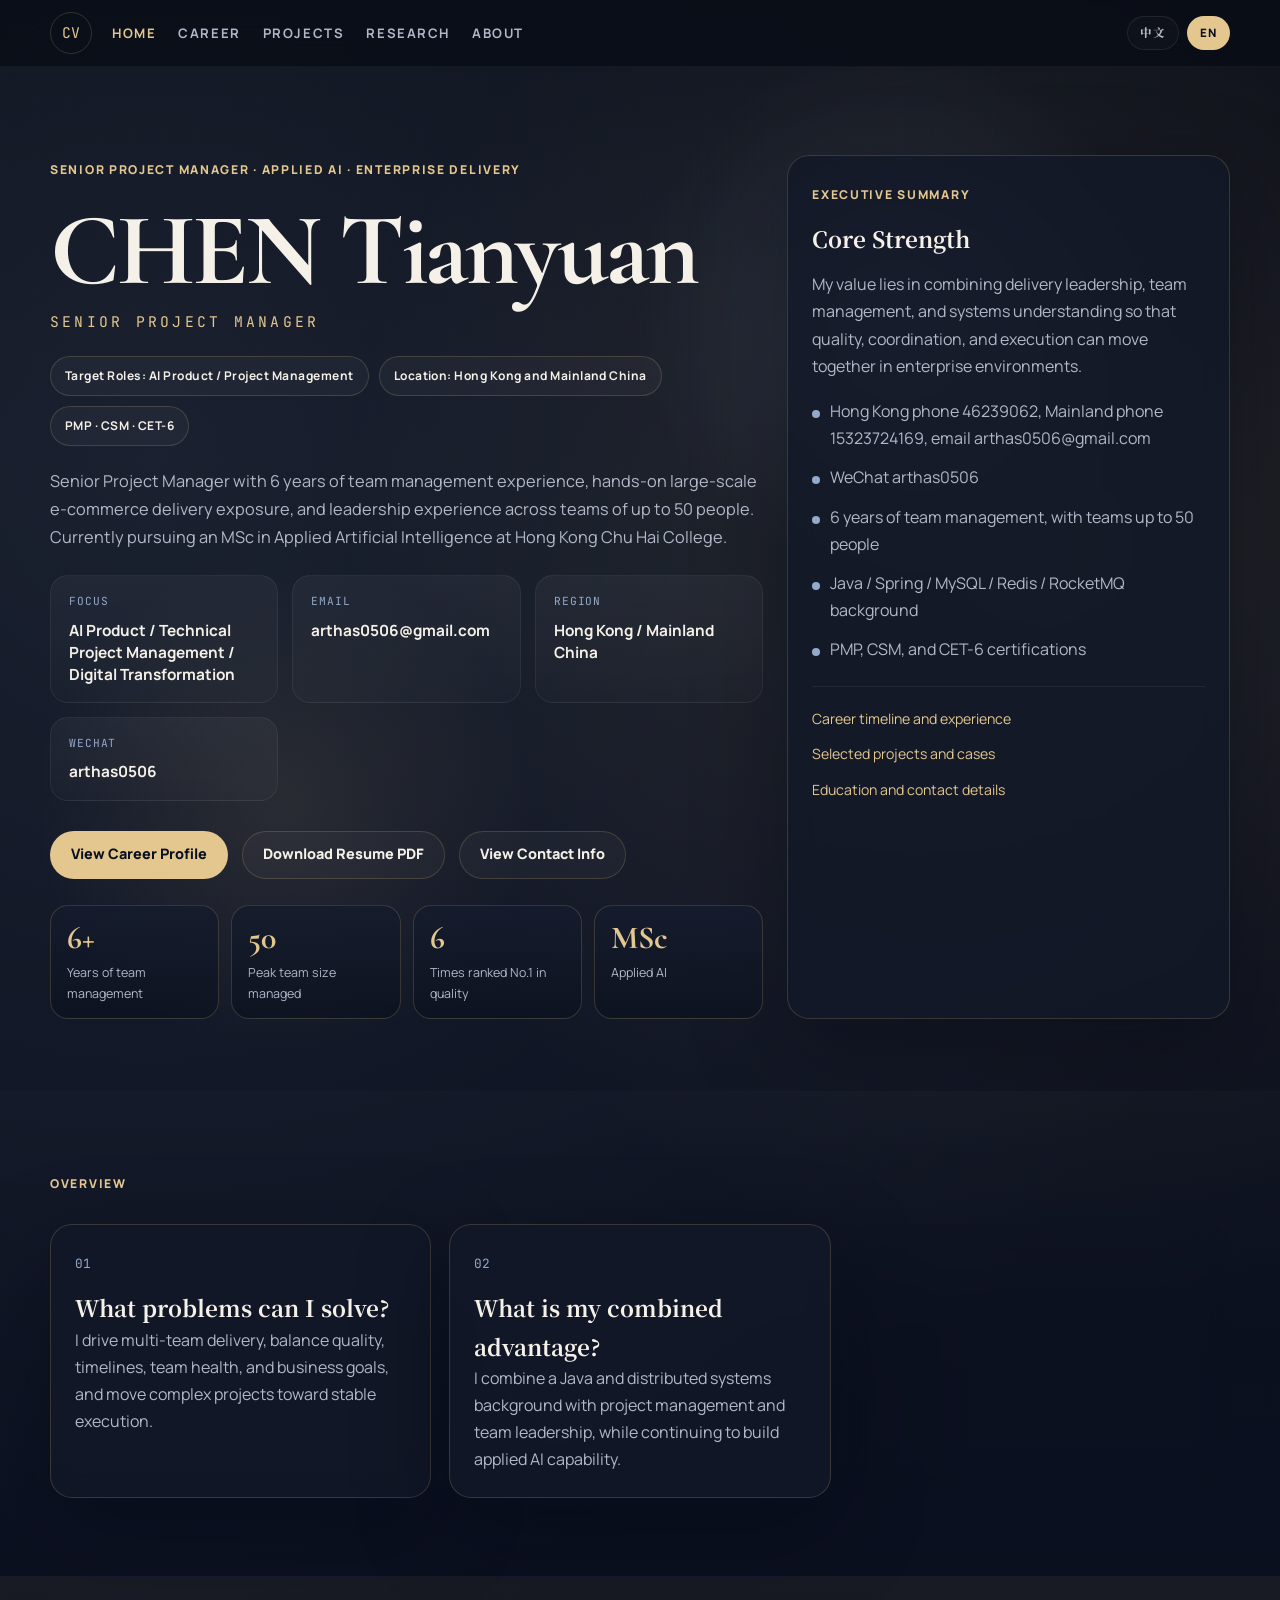
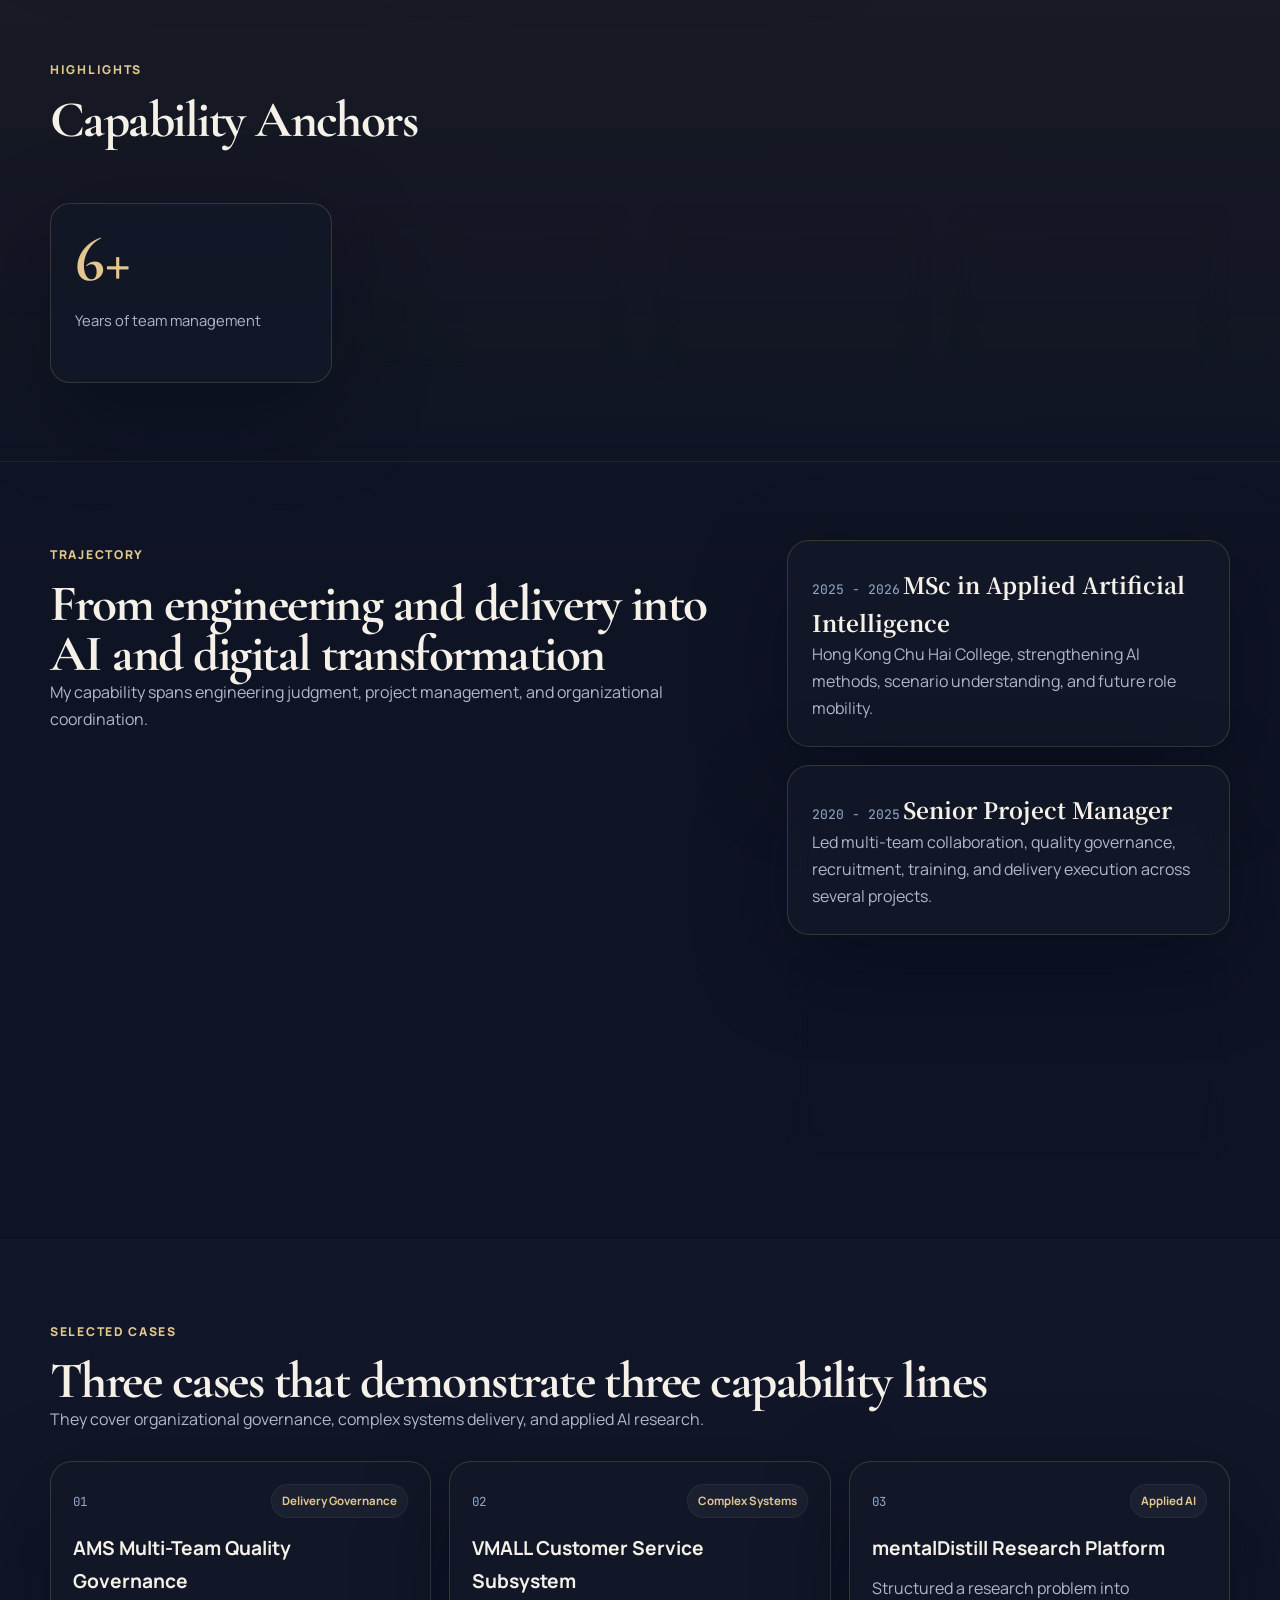
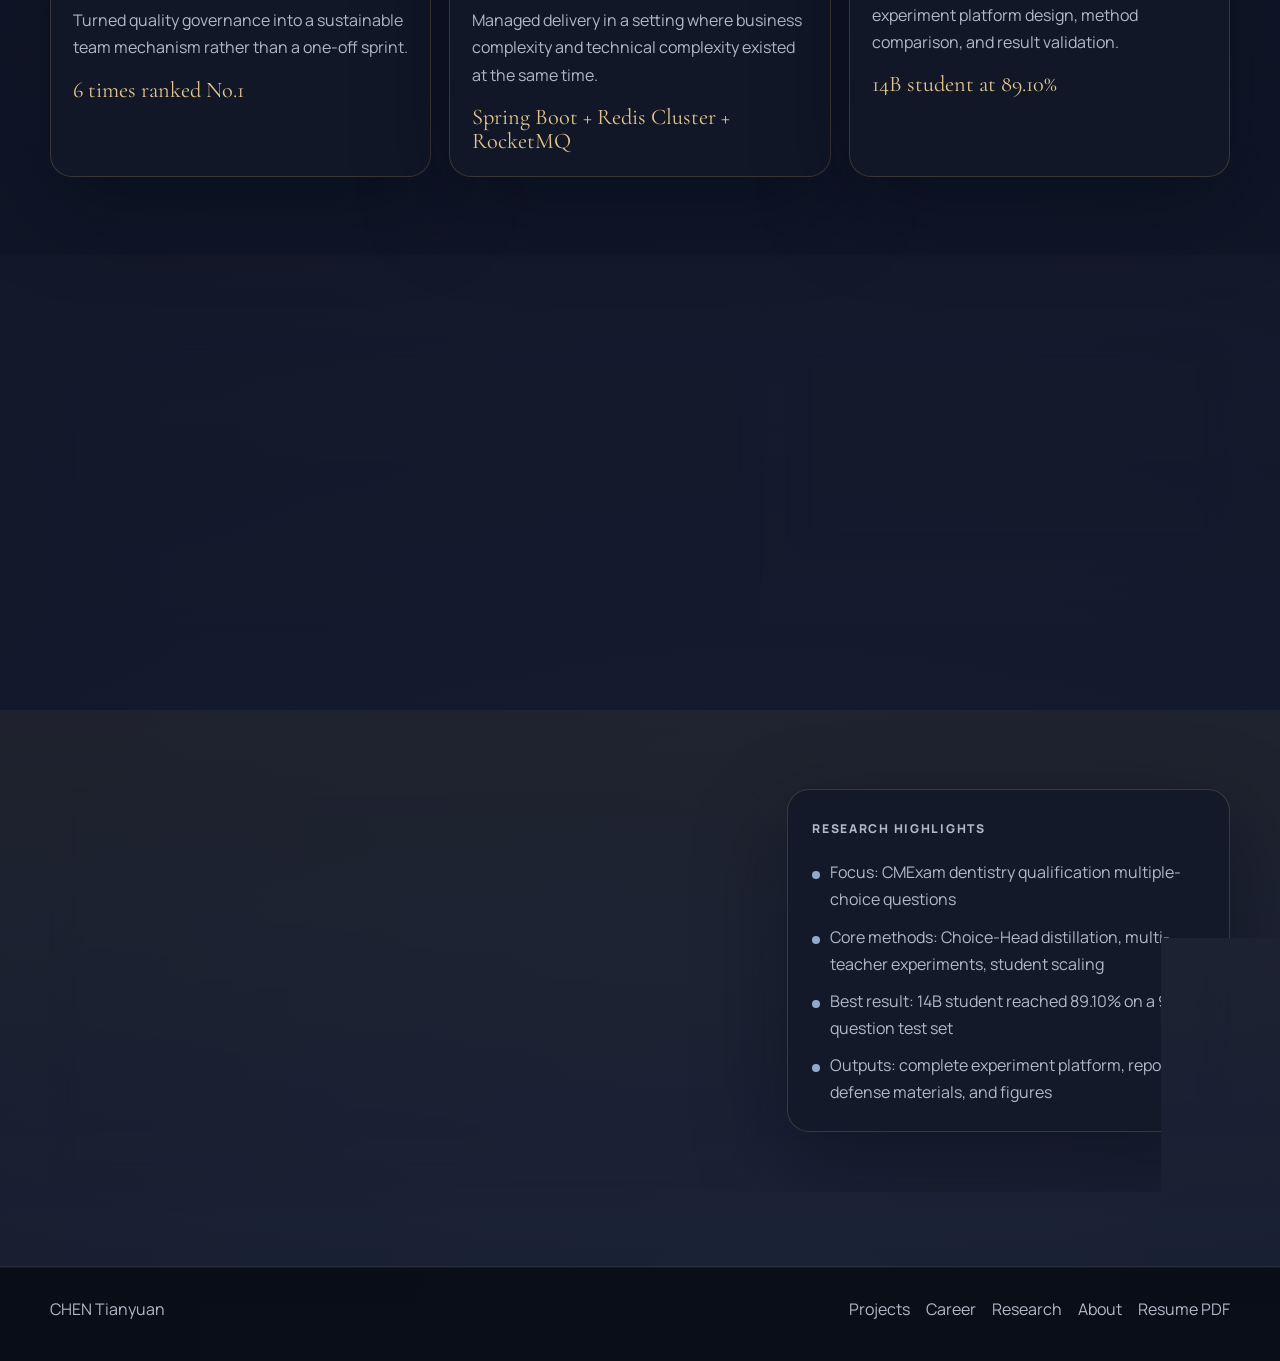
==== en/index.html @ f14e079b "Add WeChat contact and English site" ====
<!DOCTYPE html>
<html lang="en">

<head>
  <meta charset="UTF-8">
  <meta name="viewport" content="width=device-width, initial-scale=1.0">
  <title>CHEN Tianyuan | Senior Project Manager</title>
  <meta name="description" content="CHEN Tianyuan personal website: Senior Project Manager with 6 years of team management experience, Java and distributed systems background, and an MSc in Applied Artificial Intelligence.">
  <meta property="og:title" content="CHEN Tianyuan | Senior Project Manager">
  <meta property="og:description" content="6 years of team management, delivery leadership at 50-person scale, Java and e-commerce systems background, MSc in Applied Artificial Intelligence.">
  <meta property="og:type" content="website">
  <meta name="twitter:title" content="CHEN Tianyuan | Senior Project Manager">
  <meta name="twitter:description" content="Senior Project Manager with 6 years of team management experience, MSc in Applied Artificial Intelligence, focused on AI, complex delivery, and digital transformation.">
  <meta name="twitter:card" content="summary_large_image">
  <link rel="preconnect" href="https://fonts.googleapis.com">
  <link rel="preconnect" href="https://fonts.gstatic.com" crossorigin>
  <link href="https://fonts.googleapis.com/css2?family=Cormorant+Garamond:wght@500;600;700&family=Manrope:wght@400;500;600;700;800&family=Noto+Serif+SC:wght@400;500;600;700&family=JetBrains+Mono:wght@400;600&display=swap" rel="stylesheet">
  <link rel="stylesheet" href="../css/site.css">
</head>

<body data-page="home">
  <nav class="site-nav">
    <div class="shell nav-shell">
      <a class="brand" href="index.html">CV</a>
      <div class="nav-links">
        <a href="index.html" data-nav="home">Home</a>
        <a href="career.html" data-nav="career">Career</a>
        <a href="projects.html" data-nav="projects">Projects</a>
        <a href="research.html" data-nav="research">Research</a>
        <a href="about.html" data-nav="about">About</a>
      </div>
      <div class="lang-switch" aria-label="Language switch">
        <a href="../index.html">中文</a>
        <a class="is-current" href="index.html">EN</a>
      </div>
    </div>
  </nav>

  <header class="hero-panel hero-home">
    <div class="hero-noise"></div>
    <div class="shell hero-grid">
      <div class="hero-copy reveal">
        <p class="eyebrow">Senior Project Manager · Applied AI · Enterprise Delivery</p>
        <div class="name-lockup">
          <h1>CHEN Tianyuan</h1>
          <p class="hero-roman">Senior Project Manager</p>
        </div>
        <div class="signal-row">
          <span class="signal-pill">Target Roles: AI Product / Project Management</span>
          <span class="signal-pill">Location: Hong Kong and Mainland China</span>
          <span class="signal-pill">PMP · CSM · CET-6</span>
        </div>
        <p class="lead">Senior Project Manager with 6 years of team management experience, hands-on large-scale e-commerce delivery exposure, and leadership experience across teams of up to 50 people. Currently pursuing an MSc in Applied Artificial Intelligence at Hong Kong Chu Hai College.</p>
        <div class="hero-quickfacts">
          <div class="quickfact">
            <span class="quickfact-label">Focus</span>
            <strong>AI Product / Technical Project Management / Digital Transformation</strong>
          </div>
          <div class="quickfact">
            <span class="quickfact-label">Email</span>
            <strong>arthas0506@gmail.com</strong>
          </div>
          <div class="quickfact">
            <span class="quickfact-label">Region</span>
            <strong>Hong Kong / Mainland China</strong>
          </div>
          <div class="quickfact">
            <span class="quickfact-label">WeChat</span>
            <strong>arthas0506</strong>
          </div>
        </div>
        <div class="cta-row">
          <a class="button button-primary" href="career.html">View Career Profile</a>
          <a class="button button-secondary" href="../陈天元pm.pdf" download>Download Resume PDF</a>
          <a class="button button-secondary" href="about.html">View Contact Info</a>
        </div>
        <div class="hero-statbar">
          <article class="stat-chip">
            <strong>6+</strong>
            <span>Years of team management</span>
          </article>
          <article class="stat-chip">
            <strong>50</strong>
            <span>Peak team size managed</span>
          </article>
          <article class="stat-chip">
            <strong>6</strong>
            <span>Times ranked No.1 in quality</span>
          </article>
          <article class="stat-chip">
            <strong>MSc</strong>
            <span>Applied AI</span>
          </article>
        </div>
      </div>
      <div class="hero-card reveal">
        <p class="card-kicker">Executive Summary</p>
        <h2>Core Strength</h2>
        <p class="hero-card-text">My value lies in combining delivery leadership, team management, and systems understanding so that quality, coordination, and execution can move together in enterprise environments.</p>
        <ul class="fact-list">
          <li>Hong Kong phone 46239062, Mainland phone 15323724169, email arthas0506@gmail.com</li>
          <li>WeChat arthas0506</li>
          <li>6 years of team management, with teams up to 50 people</li>
          <li>Java / Spring / MySQL / Redis / RocketMQ background</li>
          <li>PMP, CSM, and CET-6 certifications</li>
        </ul>
        <div class="hero-mini-links">
          <a href="career.html">Career timeline and experience</a>
          <a href="projects.html">Selected projects and cases</a>
          <a href="about.html">Education and contact details</a>
        </div>
      </div>
    </div>
  </header>

  <main>
    <section class="section-block section-plain">
      <div class="shell">
        <div class="section-head reveal">
          <p class="eyebrow">Overview</p>
        </div>
        <div class="feature-grid">
          <article class="feature-card reveal">
            <span class="index-tag">01</span>
            <h3>What problems can I solve?</h3>
            <p>I drive multi-team delivery, balance quality, timelines, team health, and business goals, and move complex projects toward stable execution.</p>
          </article>
          <article class="feature-card reveal">
            <span class="index-tag">02</span>
            <h3>What is my combined advantage?</h3>
            <p>I combine a Java and distributed systems background with project management and team leadership, while continuing to build applied AI capability.</p>
          </article>
          <article class="feature-card reveal">
            <span class="index-tag">03</span>
            <h3>Where am I heading next?</h3>
            <p>I am extending toward AI, technical program management, solution delivery, and digital transformation roles.</p>
          </article>
        </div>
      </div>
    </section>

    <section class="section-block section-accent">
      <div class="shell metrics-wrap">
        <div class="section-head reveal">
          <p class="eyebrow">Highlights</p>
          <h2>Capability Anchors</h2>
        </div>
        <div class="metric-grid">
          <article class="metric-card reveal">
            <strong>6+</strong>
            <span>Years of team management</span>
          </article>
          <article class="metric-card reveal">
            <strong>50</strong>
            <span>Peak delivery team size</span>
          </article>
          <article class="metric-card reveal">
            <strong>MSc</strong>
            <span>Applied Artificial Intelligence</span>
          </article>
          <article class="metric-card reveal">
            <strong>Java</strong>
            <span>Large-scale e-commerce systems background</span>
          </article>
        </div>
      </div>
    </section>

    <section class="section-block section-plain">
      <div class="shell two-column">
        <div class="timeline-preview reveal">
          <p class="eyebrow">Trajectory</p>
          <h2>From engineering and delivery into AI and digital transformation</h2>
          <p class="section-text">My capability spans engineering judgment, project management, and organizational coordination.</p>
        </div>
        <div class="stack reveal">
          <div class="stack-item">
            <span>2025 - 2026</span>
            <strong>MSc in Applied Artificial Intelligence</strong>
            <p>Hong Kong Chu Hai College, strengthening AI methods, scenario understanding, and future role mobility.</p>
          </div>
          <div class="stack-item">
            <span>2020 - 2025</span>
            <strong>Senior Project Manager</strong>
            <p>Led multi-team collaboration, quality governance, recruitment, training, and delivery execution across several projects.</p>
          </div>
          <div class="stack-item">
            <span>2019 - 2025</span>
            <strong>VMALL Customer Service Subsystem</strong>
            <p>Worked across project management and hands-on technical delivery in Spring Boot, MySQL, Redis Cluster, and RocketMQ environments.</p>
          </div>
        </div>
      </div>
    </section>

    <section class="section-block section-plain">
      <div class="shell">
        <div class="section-head reveal">
          <p class="eyebrow">Selected Cases</p>
          <h2>Three cases that demonstrate three capability lines</h2>
          <p class="section-text">They cover organizational governance, complex systems delivery, and applied AI research.</p>
        </div>
        <div class="case-strip-grid">
          <article class="case-strip reveal">
            <div class="case-strip-head">
              <span class="case-strip-num">01</span>
              <span class="case-strip-tag">Delivery Governance</span>
            </div>
            <h3>AMS Multi-Team Quality Governance</h3>
            <p>Turned quality governance into a sustainable team mechanism rather than a one-off sprint.</p>
            <div class="case-strip-metric">6 times ranked No.1</div>
          </article>
          <article class="case-strip reveal">
            <div class="case-strip-head">
              <span class="case-strip-num">02</span>
              <span class="case-strip-tag">Complex Systems</span>
            </div>
            <h3>VMALL Customer Service Subsystem</h3>
            <p>Managed delivery in a setting where business complexity and technical complexity existed at the same time.</p>
            <div class="case-strip-metric">Spring Boot + Redis Cluster + RocketMQ</div>
          </article>
          <article class="case-strip reveal">
            <div class="case-strip-head">
              <span class="case-strip-num">03</span>
              <span class="case-strip-tag">Applied AI</span>
            </div>
            <h3>mentalDistill Research Platform</h3>
            <p>Structured a research problem into experiment platform design, method comparison, and result validation.</p>
            <div class="case-strip-metric">14B student at 89.10%</div>
          </article>
        </div>
      </div>
    </section>

    <section class="section-block section-plain">
      <div class="shell highlight-row projects-teaser">
        <article class="feature-card reveal">
          <p class="card-kicker">Projects</p>
          <h2>Work delivery and research work</h2>
          <p>Work projects demonstrate delivery, collaboration, and business execution capability. Research work demonstrates experiment design, technical communication, and method judgment in AI.</p>
          <div class="cta-row">
            <a class="button button-primary" href="projects.html">View Projects</a>
            <a class="button button-secondary" href="research.html">View Research</a>
          </div>
        </article>
        <article class="feature-card reveal compact-card">
          <p class="card-kicker">Featured Cases</p>
          <ul class="fact-list compact">
            <li>AMS multi-team quality governance and ranking improvement</li>
            <li>VMALL customer service subsystem delivery</li>
            <li>mentalDistill medical MCQ distillation platform</li>
          </ul>
        </article>
      </div>
    </section>

    <section class="section-block section-accent">
      <div class="shell highlight-row research-teaser">
        <article class="feature-card reveal">
          <p class="card-kicker">Research</p>
          <h2>Master's thesis: Knowledge distillation for medical multiple-choice QA</h2>
          <p>Using CMExam dentistry data, I systematically compared multi-teacher distillation, two-stage Choice-Head training, student scaling, and full-data repartitioning, ultimately pushing the 14B student model to 89.10% test accuracy.</p>
          <div class="cta-row">
            <a class="button button-primary" href="research.html">View Research Details</a>
            <a class="button button-secondary" href="https://github.com/arthaschan/mentalDistill" target="_blank" rel="noopener">Open GitHub Repository</a>
          </div>
        </article>
        <article class="feature-card reveal compact-card">
          <p class="card-kicker">Research Highlights</p>
          <ul class="fact-list compact">
            <li>Focus: CMExam dentistry qualification multiple-choice questions</li>
            <li>Core methods: Choice-Head distillation, multi-teacher experiments, student scaling</li>
            <li>Best result: 14B student reached 89.10% on a 991-question test set</li>
            <li>Outputs: complete experiment platform, reports, defense materials, and figures</li>
          </ul>
        </article>
      </div>
    </section>
  </main>

  <footer class="site-footer">
    <div class="shell footer-shell">
      <p>CHEN Tianyuan</p>
      <div class="footer-links">
        <a href="projects.html">Projects</a>
        <a href="career.html">Career</a>
        <a href="research.html">Research</a>
        <a href="about.html">About</a>
        <a href="../陈天元pm.pdf">Resume PDF</a>
      </div>
    </div>
  </footer>

  <div class="mobile-quickbar" aria-label="Mobile quick actions">
    <a href="index.html">Home</a>
    <a href="projects.html">Projects</a>
    <a href="about.html">Contact</a>
    <a class="mobile-quickbar-primary" href="../陈天元pm.pdf" download>Resume</a>
  </div>

  <script src="../js/site.js"></script>
</body>

</html>
---- css/site.css ----
:root {
  --bg: #0b1020;
  --bg-soft: #151d31;
  --panel: rgba(18, 24, 40, 0.84);
  --panel-strong: rgba(11, 16, 28, 0.96);
  --line: rgba(214, 186, 123, 0.2);
  --line-strong: rgba(214, 186, 123, 0.34);
  --text: #f5f1e8;
  --muted: #b2b8c8;
  --gold: #c8a96b;
  --gold-soft: #e3c78f;
  --aqua: #93a9c9;
  --shadow: 0 30px 90px rgba(2, 6, 18, 0.42);
  --max: 1180px;
  --radius: 22px;
}

* {
  box-sizing: border-box;
  margin: 0;
  padding: 0;
}

html {
  scroll-behavior: smooth;
}

body {
  min-height: 100vh;
  font-family: "Manrope", "Noto Serif SC", sans-serif;
  color: var(--text);
  background:
    radial-gradient(circle at 12% 10%, rgba(147, 169, 201, 0.12), transparent 28%),
    radial-gradient(circle at 85% 12%, rgba(214, 186, 123, 0.12), transparent 18%),
    radial-gradient(circle at 60% 100%, rgba(35, 47, 78, 0.24), transparent 28%),
    linear-gradient(180deg, #090d18, #0b1020 36%, #131a2c 100%);
  line-height: 1.7;
  -webkit-font-smoothing: antialiased;
  overflow-x: hidden;
}

.mobile-quickbar {
  display: none;
}

a {
  color: inherit;
  text-decoration: none;
}

img {
  display: block;
  max-width: 100%;
}

::selection {
  color: var(--bg);
  background: var(--gold-soft);
}

.shell {
  width: min(var(--max), calc(100% - 40px));
  margin: 0 auto;
}

.site-nav {
  position: sticky;
  top: 0;
  z-index: 20;
  backdrop-filter: blur(18px);
  background: rgba(8, 12, 22, 0.76);
  border-bottom: 1px solid rgba(255, 255, 255, 0.04);
}

.nav-shell {
  display: flex;
  align-items: center;
  justify-content: space-between;
  gap: 20px;
  min-height: 66px;
}

.brand {
  display: inline-flex;
  align-items: center;
  justify-content: center;
  width: 42px;
  height: 42px;
  border-radius: 50%;
  border: 1px solid var(--line);
  font-family: "JetBrains Mono", monospace;
  font-size: 0.92rem;
  color: var(--gold-soft);
}

.nav-links {
  display: flex;
  align-items: center;
  gap: 22px;
  flex-wrap: wrap;
}

.lang-switch {
  display: inline-flex;
  align-items: center;
  gap: 8px;
  margin-left: auto;
}

.lang-switch a {
  display: inline-flex;
  align-items: center;
  justify-content: center;
  min-height: 34px;
  padding: 0 12px;
  border-radius: 999px;
  border: 1px solid rgba(255, 255, 255, 0.08);
  background: rgba(255, 255, 255, 0.02);
  color: var(--muted);
  font-size: 0.72rem;
  font-weight: 800;
  letter-spacing: 0.08em;
}

.lang-switch a.is-current {
  color: var(--bg);
  background: var(--gold-soft);
  border-color: transparent;
}

.nav-links a {
  color: var(--muted);
  font-size: 0.82rem;
  letter-spacing: 0.12em;
  text-transform: uppercase;
  font-weight: 700;
}

.nav-links a:hover,
.nav-links a.is-active {
  color: var(--gold-soft);
}

.hero-panel,
.page-banner {
  position: relative;
  overflow: hidden;
}

.hero-home {
  padding: 88px 0 72px;
}

.hero-home::before,
.career-banner::before,
.about-banner::before {
  content: "";
  position: absolute;
  inset: 0;
  pointer-events: none;
}

.hero-home::before {
  background:
    radial-gradient(circle at 70% 24%, rgba(147, 169, 201, 0.16), transparent 22%),
    radial-gradient(circle at 22% 72%, rgba(214, 186, 123, 0.1), transparent 20%);
}

.career-banner,
.about-banner {
  padding: 88px 0 48px;
}

.career-banner::before {
  background: linear-gradient(180deg, rgba(214, 186, 123, 0.08), transparent 52%);
}

.projects-banner::before {
  background: linear-gradient(180deg, rgba(214, 186, 123, 0.1), transparent 52%);
}

.research-banner::before {
  background: linear-gradient(180deg, rgba(147, 169, 201, 0.12), transparent 52%);
}

.about-banner::before {
  background: linear-gradient(180deg, rgba(147, 169, 201, 0.1), transparent 52%);
}

.hero-noise {
  position: absolute;
  inset: 0;
  background-image: linear-gradient(rgba(255, 255, 255, 0.02) 1px, transparent 1px), linear-gradient(90deg, rgba(255, 255, 255, 0.02) 1px, transparent 1px);
  background-size: 32px 32px;
  mask-image: linear-gradient(180deg, rgba(0, 0, 0, 0.45), transparent 88%);
  pointer-events: none;
}

.hero-grid,
.two-column,
.highlight-row,
.intro-grid,
.contact-layout {
  display: grid;
  gap: 24px;
}

.hero-grid,
.two-column,
.highlight-row,
.intro-grid {
  grid-template-columns: minmax(0, 1.45fr) minmax(300px, 0.9fr);
}

.hero-copy,
.section-head,
.timeline-preview {
  position: relative;
  z-index: 1;
}

.eyebrow,
.card-kicker,
.time-range,
.contact-label {
  display: inline-block;
  color: var(--gold-soft);
  font-size: 0.76rem;
  letter-spacing: 0.14em;
  text-transform: uppercase;
  font-weight: 800;
}

.hero-copy h1,
.page-banner h1,
.section-head h2,
.timeline-preview h2,
.feature-card h2 {
  font-family: "Cormorant Garamond", "Noto Serif SC", serif;
  line-height: 0.98;
  letter-spacing: -0.03em;
}

.hero-copy h1 {
  margin-top: 18px;
  font-size: clamp(3.5rem, 8vw, 6.8rem);
  max-width: 820px;
}

.name-lockup {
  display: flex;
  flex-direction: column;
  gap: 8px;
}

.hero-roman {
  color: var(--gold-soft);
  font-family: "JetBrains Mono", monospace;
  font-size: 0.92rem;
  letter-spacing: 0.22em;
  text-transform: uppercase;
}

.signal-row {
  display: flex;
  flex-wrap: wrap;
  gap: 10px;
  margin-top: 22px;
}

.signal-pill {
  padding: 9px 14px;
  border-radius: 999px;
  border: 1px solid var(--line);
  background: rgba(255, 255, 255, 0.035);
  color: var(--text);
  font-size: 0.75rem;
  letter-spacing: 0.04em;
  font-weight: 700;
}

.page-banner h1,
.section-head h2,
.timeline-preview h2,
.feature-card h2 {
  margin-top: 12px;
  font-size: clamp(2.5rem, 4vw, 4.2rem);
}

.lead,
.section-text,
.feature-card p,
.stack-item p,
.timeline-card p,
.matrix-card p,
.edu-card p,
.contact-card strong,
.site-footer p {
  color: var(--muted);
}

.lead {
  margin-top: 22px;
  max-width: 760px;
  font-size: 1.02rem;
}

.hero-quickfacts {
  display: grid;
  grid-template-columns: repeat(3, minmax(0, 1fr));
  gap: 14px;
  margin-top: 24px;
}

.quickfact {
  padding: 16px 18px;
  border: 1px solid rgba(255, 255, 255, 0.06);
  border-radius: 18px;
  background: linear-gradient(180deg, rgba(255, 255, 255, 0.045), rgba(255, 255, 255, 0.015));
}

.quickfact-label {
  display: block;
  color: var(--aqua);
  font-family: "JetBrains Mono", monospace;
  font-size: 0.7rem;
  letter-spacing: 0.08em;
  text-transform: uppercase;
}

.quickfact strong {
  display: block;
  margin-top: 8px;
  color: var(--text);
  font-size: 0.96rem;
  line-height: 1.45;
}

.narrow {
  max-width: 720px;
}

.cta-row {
  display: flex;
  flex-wrap: wrap;
  gap: 14px;
  margin-top: 30px;
}

.hero-statbar {
  display: grid;
  grid-template-columns: repeat(4, minmax(0, 1fr));
  gap: 12px;
  margin-top: 26px;
}

.button {
  display: inline-flex;
  align-items: center;
  justify-content: center;
  min-height: 48px;
  padding: 0 20px;
  border-radius: 999px;
  border: 1px solid transparent;
  font-size: 0.9rem;
  font-weight: 800;
  transition: transform 0.2s ease, border-color 0.2s ease, background 0.2s ease;
}

.button:hover {
  transform: translateY(-2px);
}

.button-primary {
  color: var(--bg);
  background: var(--gold-soft);
}

.button-secondary {
  color: var(--text);
  background: rgba(255, 255, 255, 0.03);
  border-color: var(--line);
}

.hero-card,
.feature-card,
.metric-card,
.timeline-card,
.matrix-card,
.edu-card,
.contact-card,
.stack-item {
  border: 1px solid var(--line);
  background: var(--panel);
  box-shadow: var(--shadow);
  backdrop-filter: blur(12px);
}

.hero-card,
.feature-card,
.timeline-card,
.matrix-card,
.edu-card,
.stack-item {
  border-radius: var(--radius);
  padding: 24px;
}

.hero-card h2,
.feature-card h3,
.timeline-card h3,
.matrix-card h3,
.edu-card h3,
.stack-item strong {
  margin-top: 12px;
  font-size: 1.4rem;
  color: var(--text);
  font-family: "Noto Serif SC", serif;
}

.hero-card-text {
  margin-top: 14px;
  color: var(--muted);
}

.stat-chip {
  padding: 16px 16px 14px;
  border-radius: 18px;
  border: 1px solid var(--line);
  background: linear-gradient(180deg, rgba(21, 28, 45, 0.9), rgba(13, 18, 31, 0.8));
}

.stat-chip strong {
  display: block;
  color: var(--gold-soft);
  font-family: "Cormorant Garamond", serif;
  font-size: 2rem;
  line-height: 1;
}

.stat-chip span {
  display: block;
  margin-top: 8px;
  color: var(--muted);
  font-size: 0.78rem;
}

.fact-list {
  list-style: none;
  margin-top: 18px;
}

.fact-list li {
  position: relative;
  padding-left: 18px;
  color: var(--muted);
}

.fact-list li + li {
  margin-top: 12px;
}

.fact-list li::before {
  content: "";
  position: absolute;
  left: 0;
  top: 12px;
  width: 8px;
  height: 8px;
  border-radius: 50%;
  background: var(--aqua);
}

.hero-mini-links {
  display: flex;
  flex-direction: column;
  gap: 12px;
  margin-top: 22px;
  padding-top: 20px;
  border-top: 1px solid rgba(255, 255, 255, 0.06);
}

.hero-mini-links a {
  color: var(--gold-soft);
  font-size: 0.88rem;
}

.hero-mini-links a:hover {
  color: var(--text);
}

.section-block {
  padding: 78px 0;
}

.section-tight-top {
  padding-top: 24px;
}

.section-tight-bottom {
  padding-bottom: 24px;
}

.section-plain {
  background: linear-gradient(180deg, rgba(255, 255, 255, 0.012), rgba(255, 255, 255, 0));
}

.section-accent {
  background:
    linear-gradient(180deg, rgba(214, 186, 123, 0.07), rgba(255, 255, 255, 0.01)),
    linear-gradient(180deg, rgba(0, 0, 0, 0.08), rgba(0, 0, 0, 0));
  border-top: 1px solid rgba(255, 255, 255, 0.03);
  border-bottom: 1px solid rgba(255, 255, 255, 0.03);
}

.section-head {
  margin-bottom: 28px;
}

.feature-grid,
.metric-grid,
.matrix-grid,
.contact-grid,
.edu-list {
  display: grid;
  gap: 18px;
}

.feature-grid,
.metric-grid,
.matrix-grid {
  grid-template-columns: repeat(3, minmax(0, 1fr));
}

.edu-list,
.contact-grid {
  grid-template-columns: repeat(2, minmax(0, 1fr));
}

.metrics-wrap {
  display: grid;
  gap: 30px;
}

.metric-grid {
  grid-template-columns: repeat(4, minmax(0, 1fr));
}

.metric-card {
  min-height: 170px;
  border-radius: 20px;
  padding: 24px;
}

.metric-card strong {
  display: block;
  color: var(--gold-soft);
  font-family: "Cormorant Garamond", serif;
  font-size: clamp(2.4rem, 5vw, 4rem);
  line-height: 1;
}

.metric-card span {
  display: block;
  margin-top: 16px;
  color: var(--muted);
  font-size: 0.92rem;
}

.index-tag,
.time-range,
.timeline-meta,
.stack-item span,
.edu-card span {
  font-family: "JetBrains Mono", monospace;
}

.index-tag {
  color: var(--aqua);
  font-size: 0.8rem;
}

.two-column {
  align-items: start;
}

.stack {
  display: grid;
  gap: 18px;
}

.stack-item span,
.timeline-meta,
.edu-card p,
.contact-label {
  color: var(--aqua);
  font-size: 0.82rem;
}

.highlight-row {
  align-items: stretch;
}

.compact-card {
  align-self: start;
}

.fact-list.compact li + li {
  margin-top: 10px;
}

.timeline-list {
  display: grid;
  gap: 18px;
}

.timeline-card {
  position: relative;
  padding-left: 28px;
}

.timeline-card::before {
  content: "";
  position: absolute;
  left: 12px;
  top: 30px;
  width: 8px;
  height: 8px;
  border-radius: 50%;
  background: var(--gold-soft);
  box-shadow: 0 0 0 6px rgba(214, 186, 123, 0.12);
}

.timeline-card p,
.matrix-card p,
.edu-card p {
  margin-top: 10px;
}

.contact-layout {
  grid-template-columns: minmax(0, 0.95fr) minmax(0, 1.05fr);
  align-items: start;
}

.contact-card {
  border-radius: 18px;
  padding: 20px;
}

.contact-card strong {
  display: block;
  margin-top: 10px;
  font-size: 1rem;
  color: var(--text);
}

.site-footer {
  padding: 28px 0 38px;
  border-top: 1px solid rgba(255, 255, 255, 0.05);
  background: rgba(8, 11, 20, 0.84);
}

.footer-shell {
  display: flex;
  justify-content: space-between;
  gap: 20px;
  flex-wrap: wrap;
  align-items: center;
}

.footer-links {
  display: flex;
  flex-wrap: wrap;
  gap: 16px;
}

.footer-links a {
  color: var(--muted);
}

.footer-links a:hover {
  color: var(--gold-soft);
}

.research-figure-grid {
  display: grid;
  grid-template-columns: repeat(2, minmax(0, 1fr));
  gap: 18px;
}

.project-list {
  display: grid;
  gap: 18px;
}

.project-card {
  border: 1px solid var(--line);
  border-radius: 24px;
  padding: 26px;
  background: var(--panel);
  box-shadow: var(--shadow);
}

.project-head {
  display: flex;
  justify-content: space-between;
  gap: 16px;
  align-items: end;
  margin-bottom: 20px;
}

.project-head h2 {
  margin-top: 10px;
  font-size: clamp(1.8rem, 3vw, 3rem);
  line-height: 1.05;
  font-family: "Cormorant Garamond", "Noto Serif SC", serif;
}

.project-summary {
  margin-top: 12px;
  max-width: 58ch;
  color: var(--muted);
}

.project-meta {
  color: var(--aqua);
  font-family: "JetBrains Mono", monospace;
  font-size: 0.78rem;
  text-align: right;
}

.project-tags {
  display: flex;
  flex-wrap: wrap;
  gap: 10px;
  margin-bottom: 16px;
}

.project-tags span {
  padding: 8px 12px;
  border-radius: 999px;
  border: 1px solid var(--line);
  background: rgba(255, 255, 255, 0.03);
  color: var(--text);
  font-size: 0.74rem;
  font-weight: 700;
}

.project-role-tags {
  display: flex;
  flex-wrap: wrap;
  gap: 10px;
}

.project-role-tags span {
  padding: 8px 12px;
  border-radius: 999px;
  border: 1px solid rgba(147, 169, 201, 0.24);
  background: rgba(147, 169, 201, 0.08);
  color: var(--aqua);
  font-size: 0.76rem;
  font-weight: 700;
}

.project-roleline {
  display: grid;
  grid-template-columns: auto 1fr;
  gap: 12px;
  align-items: center;
  margin-bottom: 16px;
  padding: 12px 14px;
  border-radius: 16px;
  border: 1px solid rgba(255, 255, 255, 0.06);
  background: linear-gradient(180deg, rgba(255, 255, 255, 0.045), rgba(255, 255, 255, 0.02));
}

.project-roleline span {
  color: var(--gold-soft);
  font-family: "JetBrains Mono", monospace;
  font-size: 0.72rem;
  letter-spacing: 0.08em;
  text-transform: uppercase;
}

.project-roleline p {
  color: var(--muted);
}

.case-strip-grid,
.career-proof-grid {
  display: grid;
  grid-template-columns: repeat(3, minmax(0, 1fr));
  gap: 18px;
}

.case-strip,
.proof-card {
  border: 1px solid var(--line);
  border-radius: 22px;
  padding: 22px;
  background: var(--panel);
  box-shadow: var(--shadow);
}

.case-strip-head {
  display: flex;
  align-items: center;
  justify-content: space-between;
  gap: 10px;
  margin-bottom: 14px;
}

.case-strip-num,
.proof-label {
  color: var(--aqua);
  font-family: "JetBrains Mono", monospace;
  font-size: 0.78rem;
}

.case-strip-tag {
  padding: 6px 10px;
  border-radius: 999px;
  border: 1px solid rgba(255, 255, 255, 0.06);
  background: rgba(255, 255, 255, 0.04);
  color: var(--gold-soft);
  font-size: 0.72rem;
  font-weight: 700;
}

.case-strip h3,
.proof-card h3 {
  font-size: 1.2rem;
  color: var(--text);
}

.case-strip p,
.proof-card p {
  margin-top: 10px;
  color: var(--muted);
}

.case-strip-metric,
.proof-metric {
  margin-top: 16px;
  color: var(--gold-soft);
  font-family: "Cormorant Garamond", "Noto Serif SC", serif;
  font-size: 1.4rem;
  line-height: 1.1;
}

.project-grid {
  display: grid;
  grid-template-columns: repeat(2, minmax(0, 1fr));
  gap: 14px;
}

.project-block {
  padding: 16px 18px;
  border-radius: 18px;
  border: 1px solid rgba(255, 255, 255, 0.06);
  background: linear-gradient(180deg, rgba(255, 255, 255, 0.04), rgba(255, 255, 255, 0.018));
}

.project-block span {
  display: block;
  color: var(--gold-soft);
  font-family: "JetBrains Mono", monospace;
  font-size: 0.72rem;
  letter-spacing: 0.08em;
  text-transform: uppercase;
}

.project-block p {
  margin-top: 8px;
  color: var(--muted);
}

.project-actions {
  margin-top: 20px;
}

.figure-frame {
  border: 1px solid var(--line);
  border-radius: 22px;
  overflow: hidden;
  background: var(--panel);
  box-shadow: var(--shadow);
}

.figure-frame img {
  width: 100%;
  height: auto;
}

.figure-frame figcaption {
  padding: 16px 18px 18px;
  color: var(--muted);
  font-size: 0.88rem;
}

.reveal {
  opacity: 0;
  transform: translateY(20px);
  transition: opacity 0.7s ease, transform 0.7s ease;
}

.reveal.is-visible {
  opacity: 1;
  transform: translateY(0);
}

@media (max-width: 980px) {
  .hero-grid,
  .two-column,
  .highlight-row,
  .intro-grid,
  .contact-layout,
  .feature-grid,
  .matrix-grid,
  .metric-grid,
  .edu-list,
  .contact-grid {
    grid-template-columns: 1fr;
  }

  .hero-copy h1 {
    max-width: 100%;
  }

  .hero-quickfacts,
  .hero-statbar,
  .research-figure-grid,
  .project-grid,
  .case-strip-grid,
  .career-proof-grid {
    grid-template-columns: 1fr 1fr;
  }
}

@media (max-width: 720px) {
  body {
    padding-bottom: calc(96px + env(safe-area-inset-bottom, 0px));
  }

  .shell {
    width: min(var(--max), calc(100% - 28px));
  }

  .nav-shell {
    min-height: 58px;
    align-items: flex-start;
    flex-direction: column;
    justify-content: center;
    padding: 12px 0;
  }

  .nav-links {
    gap: 12px;
    flex-wrap: nowrap;
    width: 100%;
    overflow-x: auto;
    padding-bottom: 2px;
    scrollbar-width: none;
  }

  .nav-links::-webkit-scrollbar {
    display: none;
  }

  .nav-links a {
    font-size: 0.74rem;
    white-space: nowrap;
    padding: 6px 0 10px;
  }

  .lang-switch {
    width: 100%;
    justify-content: flex-end;
    margin-left: 0;
  }

  .lang-switch a {
    min-height: 32px;
    padding: 0 10px;
    font-size: 0.68rem;
  }

  .hero-home,
  .projects-banner,
  .career-banner,
  .research-banner,
  .about-banner {
    padding-top: 52px;
  }

  .hero-home {
    padding-bottom: 40px;
  }

  .hero-grid,
  .highlight-row,
  .two-column,
  .intro-grid,
  .contact-layout {
    gap: 18px;
  }

  .hero-copy h1,
  .page-banner h1,
  .section-head h2,
  .timeline-preview h2,
  .feature-card h2,
  .project-head h2 {
    line-height: 1.04;
  }

  .hero-copy h1 {
    font-size: clamp(2.8rem, 13vw, 4.4rem);
    margin-top: 14px;
  }

  .lead {
    margin-top: 18px;
    font-size: 0.98rem;
  }

  .signal-row {
    margin-top: 18px;
    gap: 8px;
  }

  .section-block {
    padding: 58px 0;
  }

  .hero-card,
  .feature-card,
  .timeline-card,
  .matrix-card,
  .edu-card,
  .stack-item,
  .metric-card,
  .contact-card,
  .project-card {
    padding: 20px;
  }

  .project-head {
    flex-direction: column;
    align-items: start;
  }

  .project-meta {
    text-align: left;
  }

  .signal-row,
  .project-tags,
  .project-role-tags,
  .footer-links {
    gap: 8px;
  }

  .quickfact,
  .project-block,
  .figure-frame figcaption,
  .case-strip,
  .proof-card {
    padding-left: 16px;
    padding-right: 16px;
  }

  .hero-statbar {
    gap: 10px;
  }

  .stat-chip {
    padding: 14px 14px 12px;
  }

  .stat-chip strong,
  .case-strip-metric,
  .proof-metric {
    font-size: 1.25rem;
  }

  .cta-row {
    flex-direction: column;
  }

  .hero-quickfacts,
  .hero-statbar,
  .research-figure-grid,
  .project-grid,
  .case-strip-grid,
  .career-proof-grid {
    grid-template-columns: 1fr;
  }

  .project-roleline {
    grid-template-columns: 1fr;
    gap: 8px;
  }

  .button {
    width: 100%;
    min-height: 52px;
  }

  .mobile-quickbar {
    position: fixed;
    left: 14px;
    right: 14px;
    bottom: calc(12px + env(safe-area-inset-bottom, 0px));
    z-index: 40;
    display: grid;
    grid-template-columns: repeat(4, minmax(0, 1fr));
    gap: 8px;
    padding: 10px;
    border: 1px solid rgba(214, 186, 123, 0.22);
    border-radius: 18px;
    background: rgba(8, 12, 22, 0.92);
    backdrop-filter: blur(18px);
    box-shadow: 0 20px 40px rgba(0, 0, 0, 0.28);
  }

  .mobile-quickbar a {
    display: inline-flex;
    align-items: center;
    justify-content: center;
    min-height: 44px;
    padding: 0 10px;
    border-radius: 12px;
    border: 1px solid rgba(255, 255, 255, 0.06);
    background: rgba(255, 255, 255, 0.035);
    color: var(--text);
    font-size: 0.78rem;
    font-weight: 800;
    letter-spacing: 0.02em;
  }

  .mobile-quickbar a.mobile-quickbar-primary {
    background: var(--gold-soft);
    color: var(--bg);
    border-color: transparent;
  }
}

@media (max-width: 520px) {
  .shell {
    width: min(var(--max), calc(100% - 22px));
  }

  .hero-home,
  .projects-banner,
  .career-banner,
  .research-banner,
  .about-banner {
    padding-top: 58px;
  }

  .eyebrow,
  .card-kicker,
  .time-range,
  .contact-label {
    font-size: 0.68rem;
    letter-spacing: 0.12em;
  }

  .lead {
    font-size: 0.94rem;
  }

  .signal-pill,
  .project-tags span,
  .project-role-tags span,
  .case-strip-tag {
    font-size: 0.68rem;
  }

  .signal-pill {
    width: 100%;
    justify-content: center;
    text-align: center;
  }

  .hero-roman {
    font-size: 0.82rem;
    letter-spacing: 0.16em;
  }

  .lang-switch {
    gap: 6px;
  }

  .hero-quickfacts {
    margin-top: 20px;
  }

  .hero-statbar {
    grid-template-columns: repeat(2, minmax(0, 1fr));
  }

  .metric-card {
    min-height: 150px;
  }

  .metric-card strong {
    font-size: 2rem;
  }

  .metric-card span,
  .project-summary,
  .figure-frame figcaption {
    font-size: 0.82rem;
  }

  .hero-card,
  .feature-card,
  .timeline-card,
  .matrix-card,
  .edu-card,
  .stack-item,
  .metric-card,
  .contact-card,
  .project-card,
  .case-strip,
  .proof-card {
    border-radius: 18px;
  }

  .mobile-quickbar {
    left: 10px;
    right: 10px;
    bottom: calc(10px + env(safe-area-inset-bottom, 0px));
    gap: 6px;
    padding: 8px;
  }

  .mobile-quickbar a {
    min-height: 42px;
    font-size: 0.72rem;
    padding: 0 8px;
  }
}
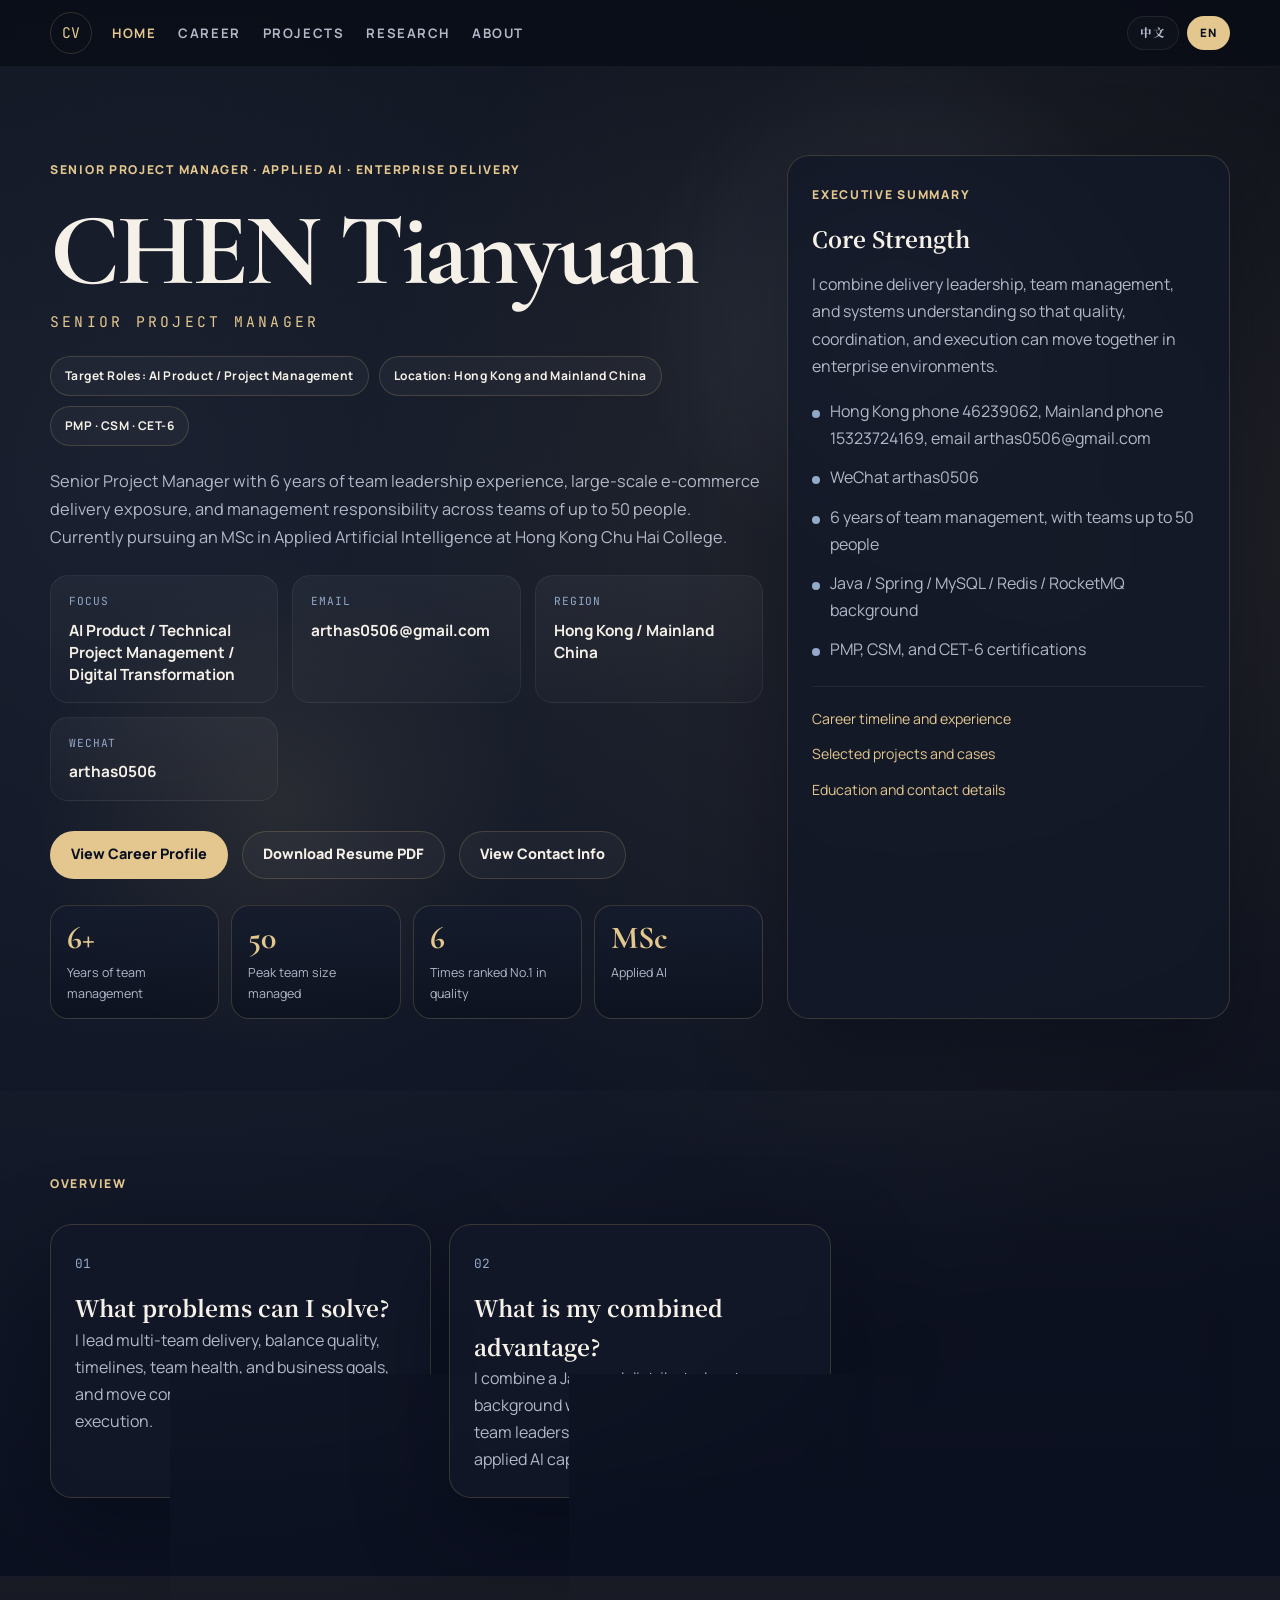
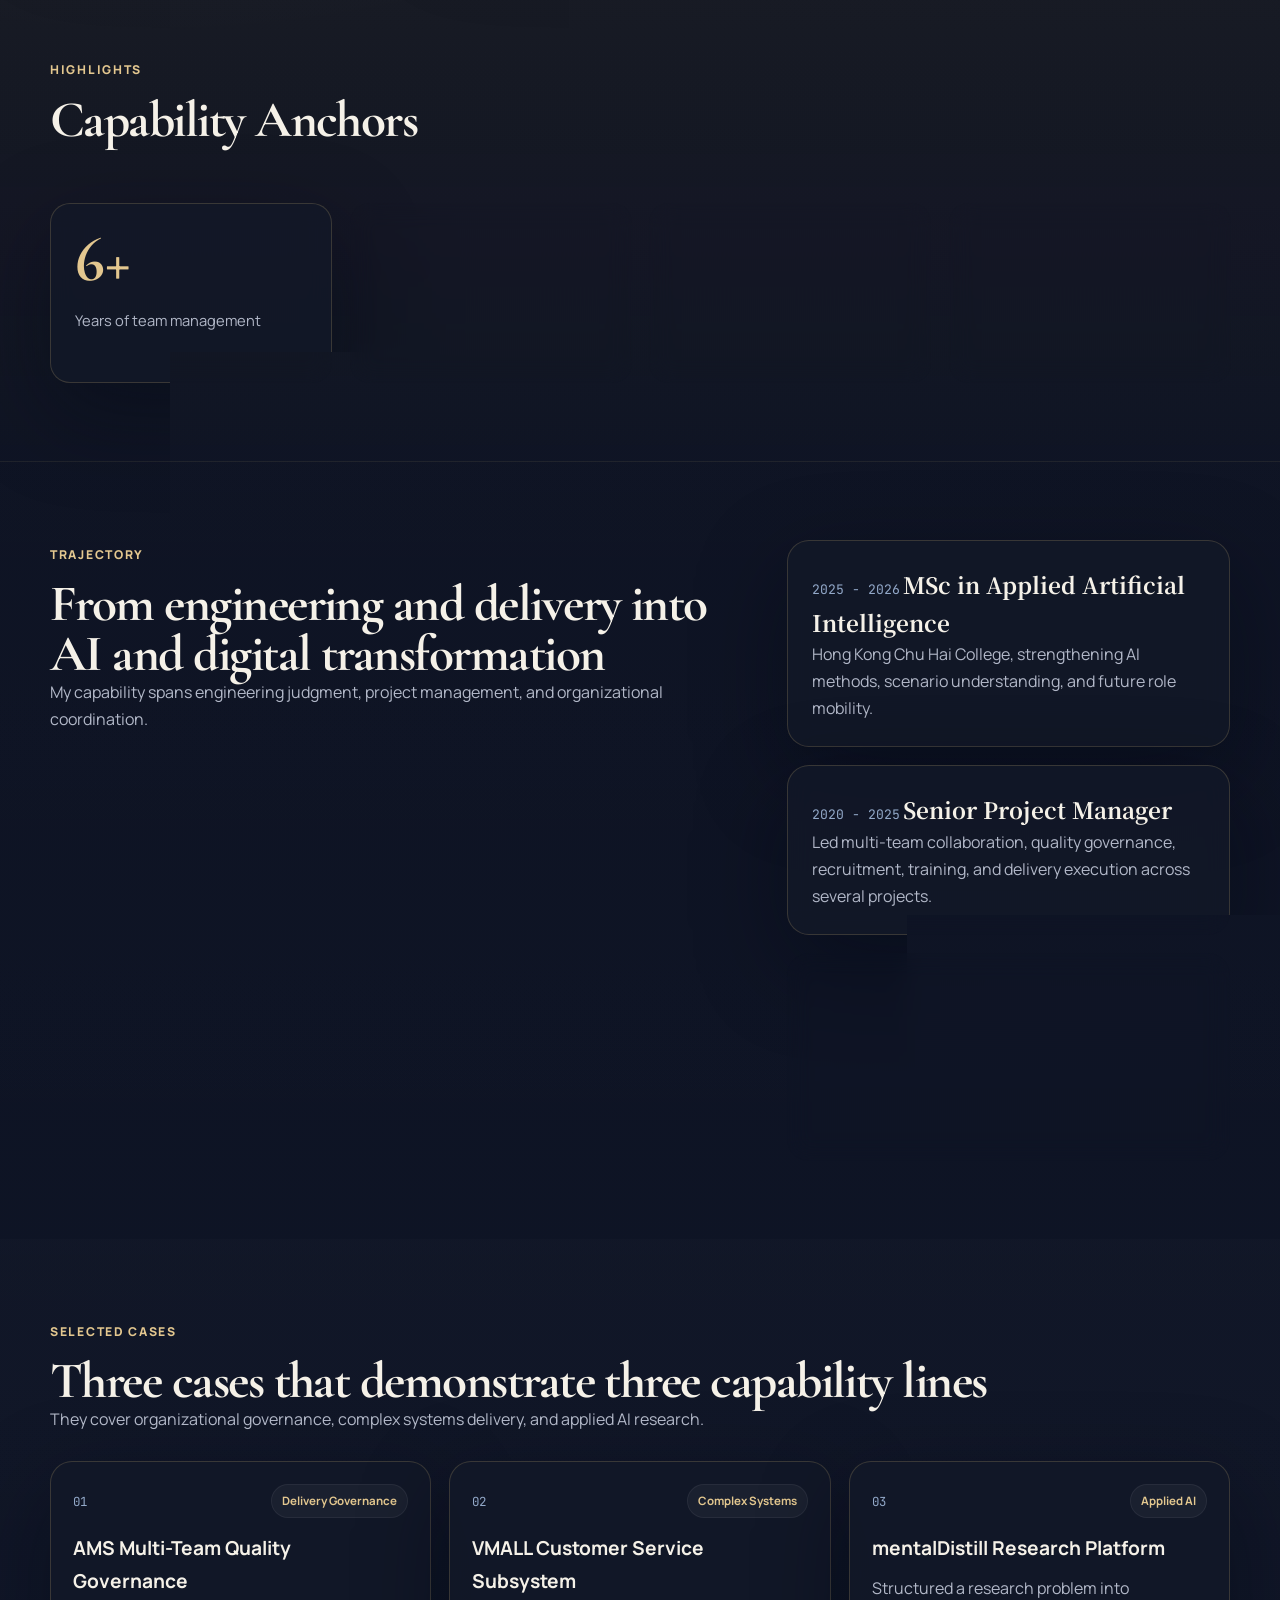
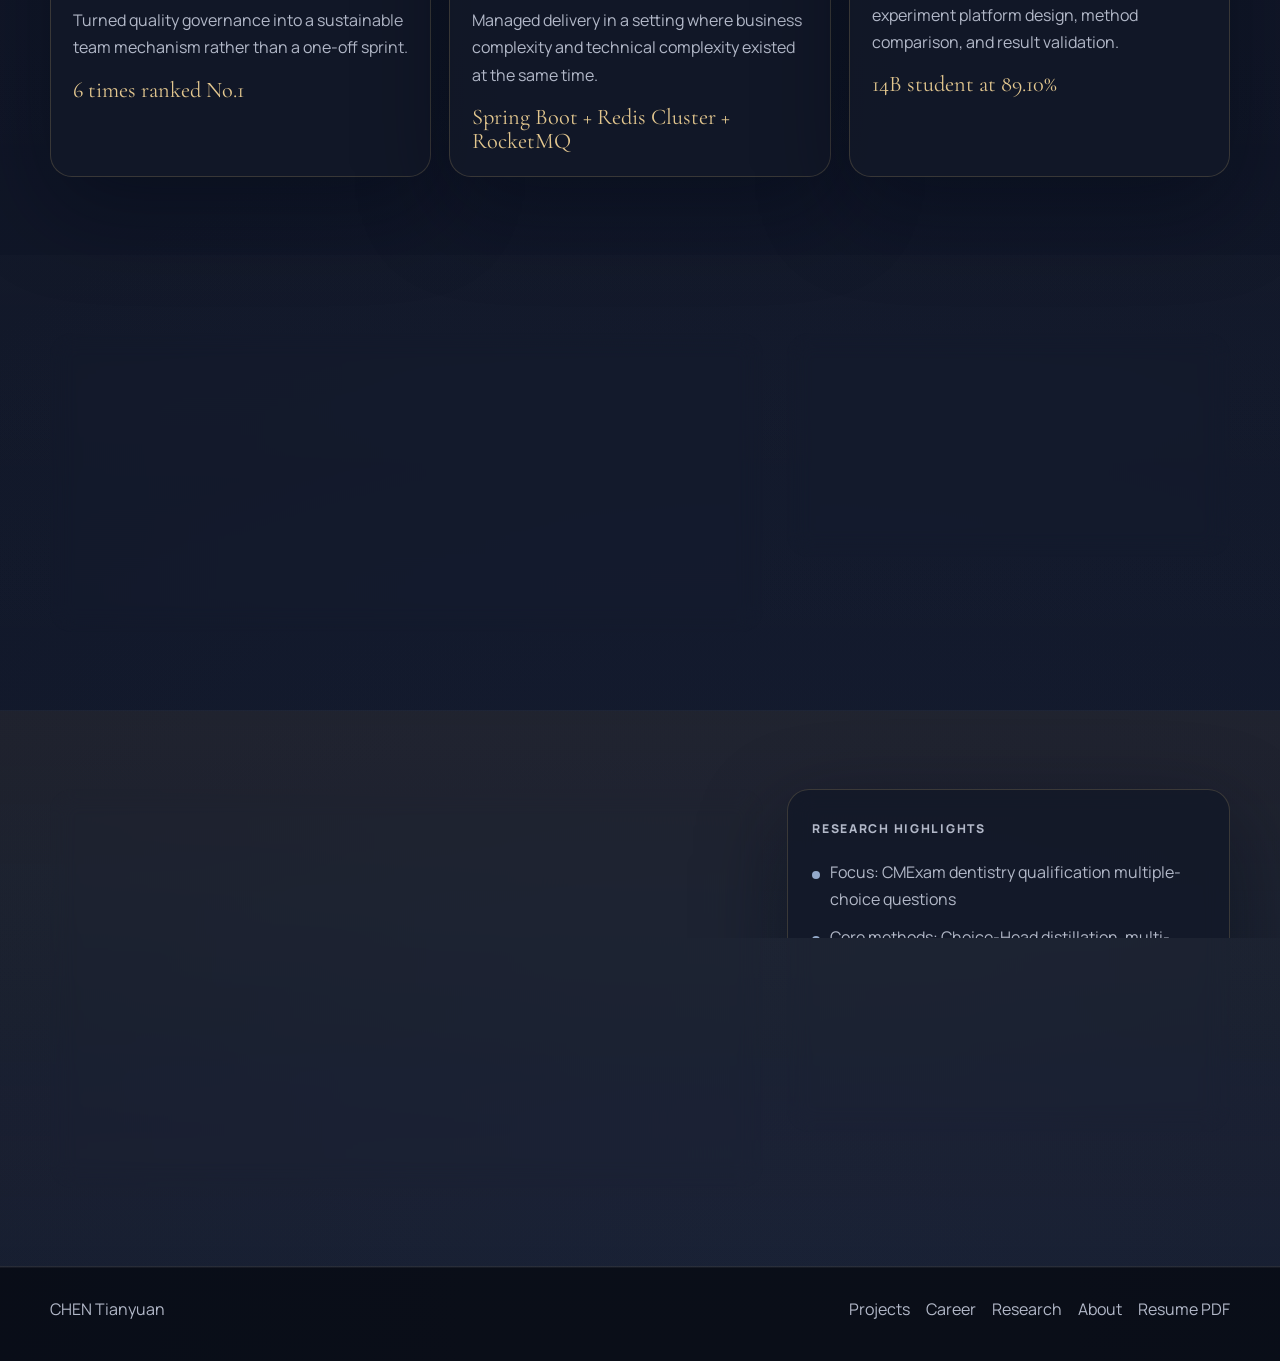
==== commit bd4fb060: "Polish English site and add QR download section" ====
--- a/en/index.html
+++ b/en/index.html
@@ -18,7 +18,7 @@
   <link rel="stylesheet" href="../css/site.css">
 </head>
 
-<body data-page="home">
+<body class="lang-en" data-page="home">
   <nav class="site-nav">
     <div class="shell nav-shell">
       <a class="brand" href="index.html">CV</a>
@@ -50,7 +50,7 @@
           <span class="signal-pill">Location: Hong Kong and Mainland China</span>
           <span class="signal-pill">PMP · CSM · CET-6</span>
         </div>
-        <p class="lead">Senior Project Manager with 6 years of team management experience, hands-on large-scale e-commerce delivery exposure, and leadership experience across teams of up to 50 people. Currently pursuing an MSc in Applied Artificial Intelligence at Hong Kong Chu Hai College.</p>
+        <p class="lead">Senior Project Manager with 6 years of team leadership experience, large-scale e-commerce delivery exposure, and management responsibility across teams of up to 50 people. Currently pursuing an MSc in Applied Artificial Intelligence at Hong Kong Chu Hai College.</p>
         <div class="hero-quickfacts">
           <div class="quickfact">
             <span class="quickfact-label">Focus</span>
@@ -96,7 +96,7 @@
       <div class="hero-card reveal">
         <p class="card-kicker">Executive Summary</p>
         <h2>Core Strength</h2>
-        <p class="hero-card-text">My value lies in combining delivery leadership, team management, and systems understanding so that quality, coordination, and execution can move together in enterprise environments.</p>
+        <p class="hero-card-text">I combine delivery leadership, team management, and systems understanding so that quality, coordination, and execution can move together in enterprise environments.</p>
         <ul class="fact-list">
           <li>Hong Kong phone 46239062, Mainland phone 15323724169, email arthas0506@gmail.com</li>
           <li>WeChat arthas0506</li>
@@ -123,7 +123,7 @@
           <article class="feature-card reveal">
             <span class="index-tag">01</span>
             <h3>What problems can I solve?</h3>
-            <p>I drive multi-team delivery, balance quality, timelines, team health, and business goals, and move complex projects toward stable execution.</p>
+            <p>I lead multi-team delivery, balance quality, timelines, team health, and business goals, and move complex projects toward stable execution.</p>
           </article>
           <article class="feature-card reveal">
             <span class="index-tag">02</span>
@@ -237,7 +237,7 @@
         <article class="feature-card reveal">
           <p class="card-kicker">Projects</p>
           <h2>Work delivery and research work</h2>
-          <p>Work projects demonstrate delivery, collaboration, and business execution capability. Research work demonstrates experiment design, technical communication, and method judgment in AI.</p>
+          <p>Work projects demonstrate delivery, collaboration, and business execution capability. Research work demonstrates experiment design, technical communication, and methodological judgment in AI.</p>
           <div class="cta-row">
             <a class="button button-primary" href="projects.html">View Projects</a>
             <a class="button button-secondary" href="research.html">View Research</a>
--- a/css/site.css
+++ b/css/site.css
@@ -688,6 +688,33 @@
   gap: 18px;
 }
 
+.qr-download-grid {
+  display: grid;
+  grid-template-columns: minmax(0, 1.1fr) minmax(260px, 0.9fr);
+  gap: 18px;
+  align-items: stretch;
+}
+
+.qr-download-card {
+  display: grid;
+  gap: 16px;
+}
+
+.qr-download-card img {
+  width: min(100%, 260px);
+  aspect-ratio: 1 / 1;
+  object-fit: contain;
+  margin: 0 auto;
+  padding: 14px;
+  border-radius: 18px;
+  background: rgba(255, 255, 255, 0.98);
+}
+
+.qr-download-actions {
+  display: grid;
+  gap: 10px;
+}
+
 .project-list {
   display: grid;
   gap: 18px;
@@ -915,6 +942,7 @@
   .highlight-row,
   .intro-grid,
   .contact-layout,
+  .qr-download-grid,
   .feature-grid,
   .matrix-grid,
   .metric-grid,
@@ -942,6 +970,10 @@
     padding-bottom: calc(96px + env(safe-area-inset-bottom, 0px));
   }
 
+  body.lang-en {
+    line-height: 1.62;
+  }
+
   .shell {
     width: min(var(--max), calc(100% - 28px));
   }
@@ -1019,9 +1051,33 @@
     margin-top: 14px;
   }
 
+  .lang-en .hero-copy h1 {
+    font-size: clamp(2.45rem, 11vw, 4rem);
+  }
+
   .lead {
     margin-top: 18px;
     font-size: 0.98rem;
+  }
+
+  .lang-en .lead,
+  .lang-en .feature-card p,
+  .lang-en .project-summary,
+  .lang-en .project-block p,
+  .lang-en .timeline-card p,
+  .lang-en .matrix-card p,
+  .lang-en .contact-card strong,
+  .lang-en .section-text {
+    font-size: 0.92rem;
+    line-height: 1.6;
+  }
+
+  .lang-en .signal-pill {
+    font-size: 0.7rem;
+  }
+
+  .lang-en .button {
+    font-size: 0.84rem;
   }
 
   .signal-row {
@@ -1095,6 +1151,10 @@
   .case-strip-grid,
   .career-proof-grid {
     grid-template-columns: 1fr;
+  }
+
+  .qr-download-card img {
+    width: min(100%, 220px);
   }
 
   .project-roleline {
@@ -1171,6 +1231,17 @@
     font-size: 0.94rem;
   }
 
+  .lang-en .lead,
+  .lang-en .feature-card p,
+  .lang-en .project-summary,
+  .lang-en .project-block p,
+  .lang-en .timeline-card p,
+  .lang-en .matrix-card p,
+  .lang-en .contact-card strong,
+  .lang-en .section-text {
+    font-size: 0.88rem;
+  }
+
   .signal-pill,
   .project-tags span,
   .project-role-tags span,
@@ -1195,6 +1266,10 @@
 
   .hero-quickfacts {
     margin-top: 20px;
+  }
+
+  .lang-en .hero-quickfacts {
+    grid-template-columns: 1fr;
   }
 
   .hero-statbar {
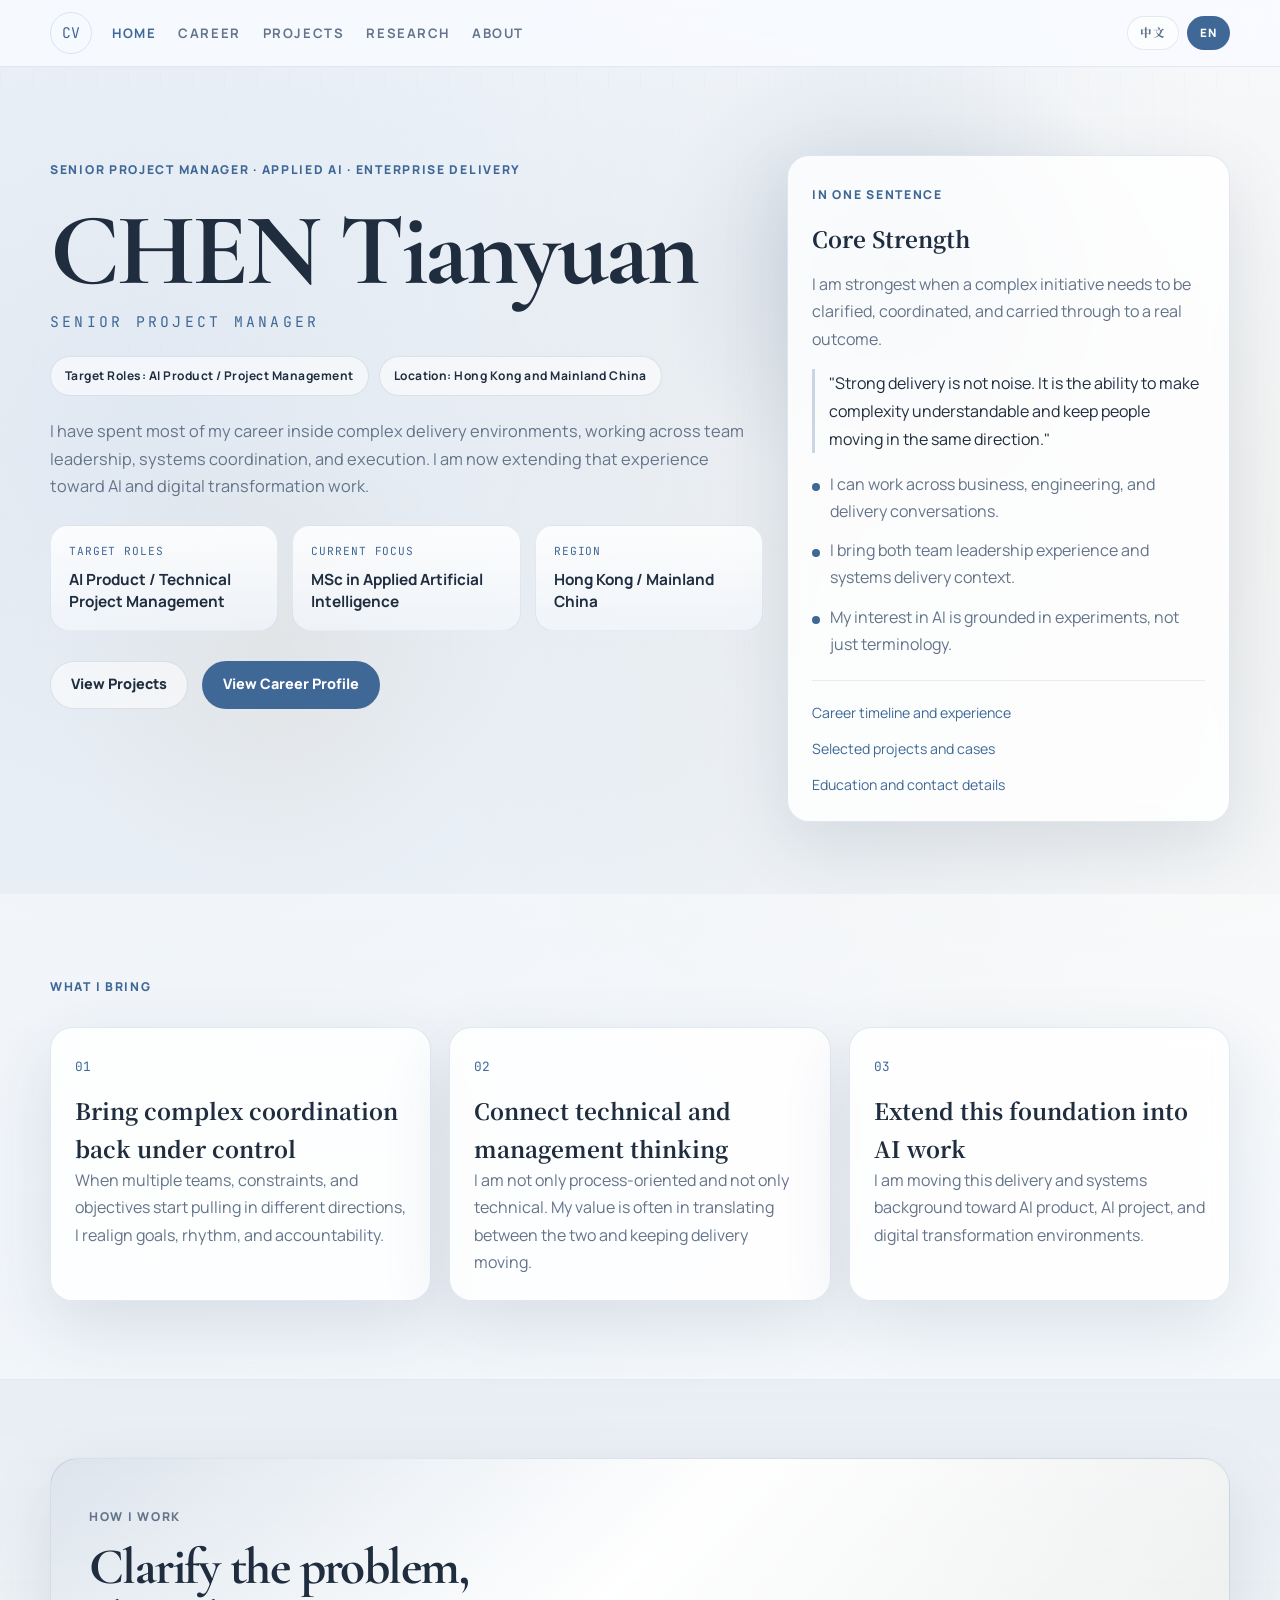
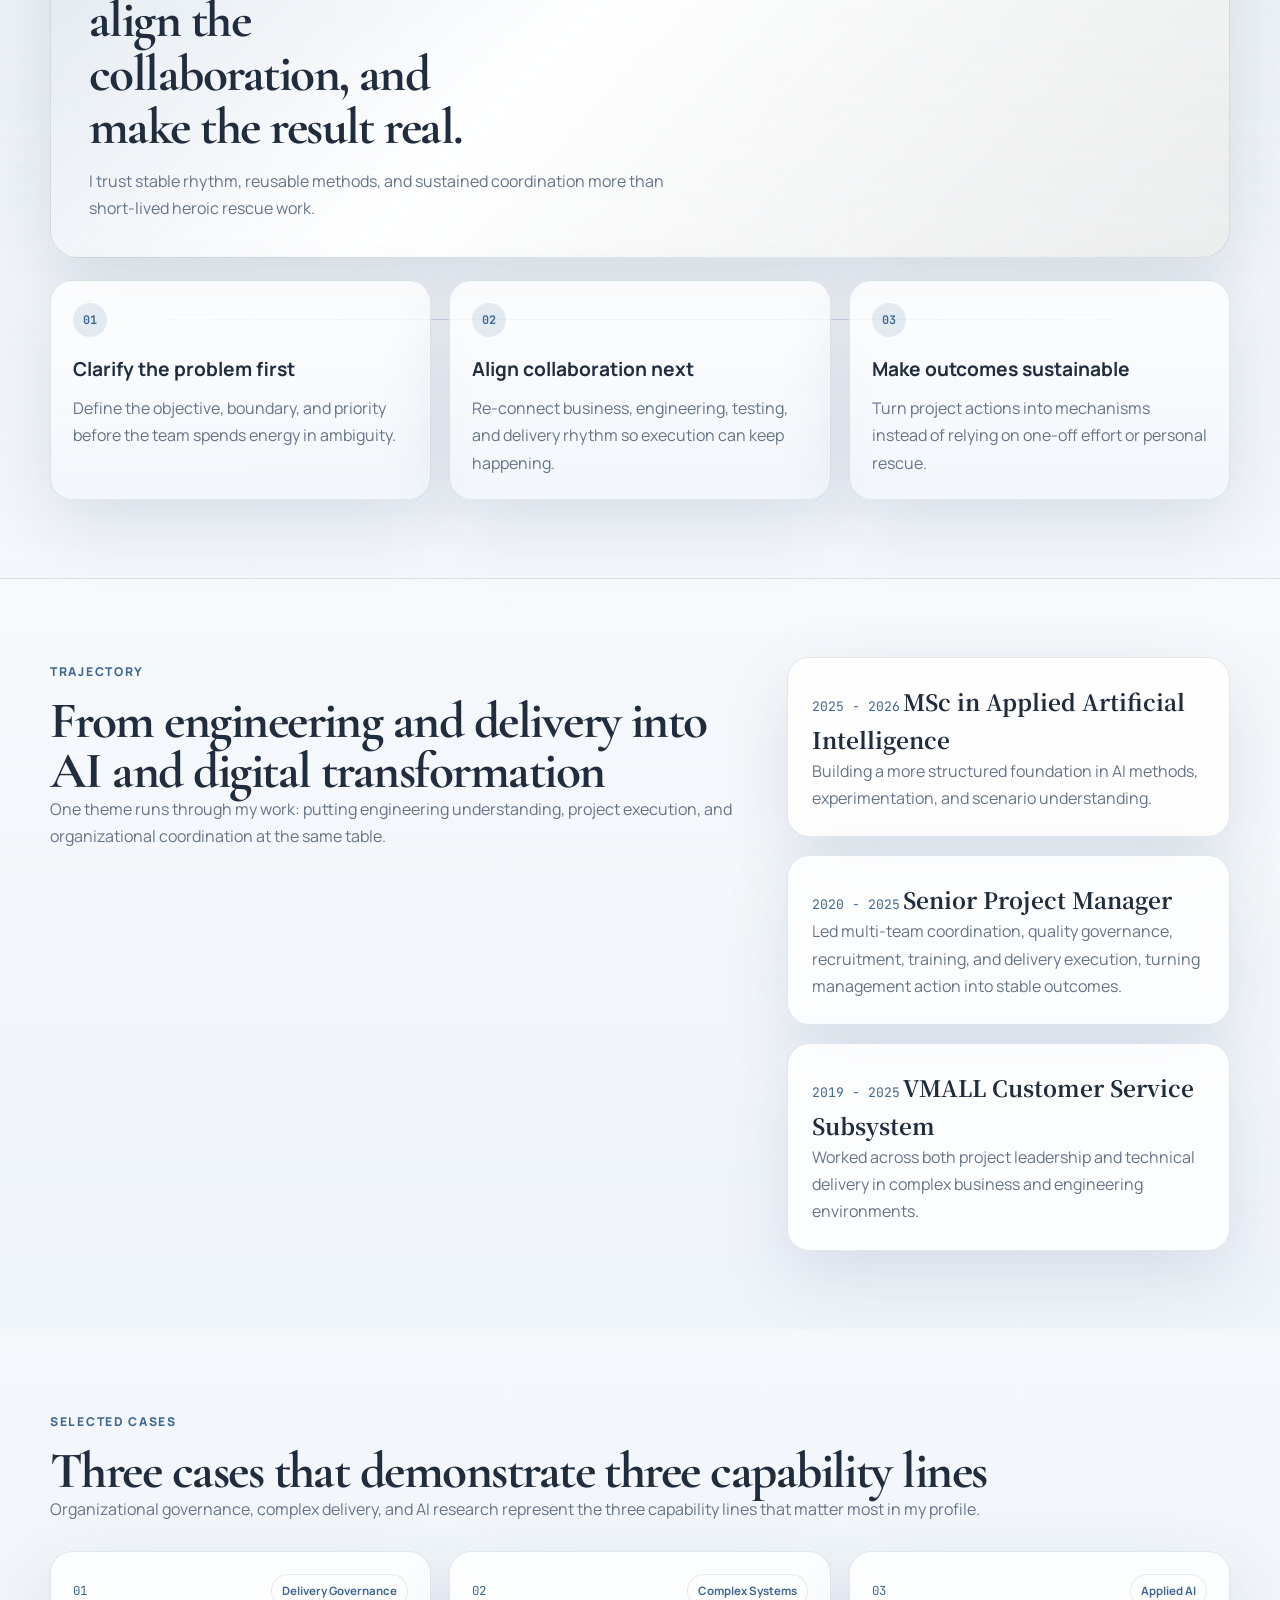
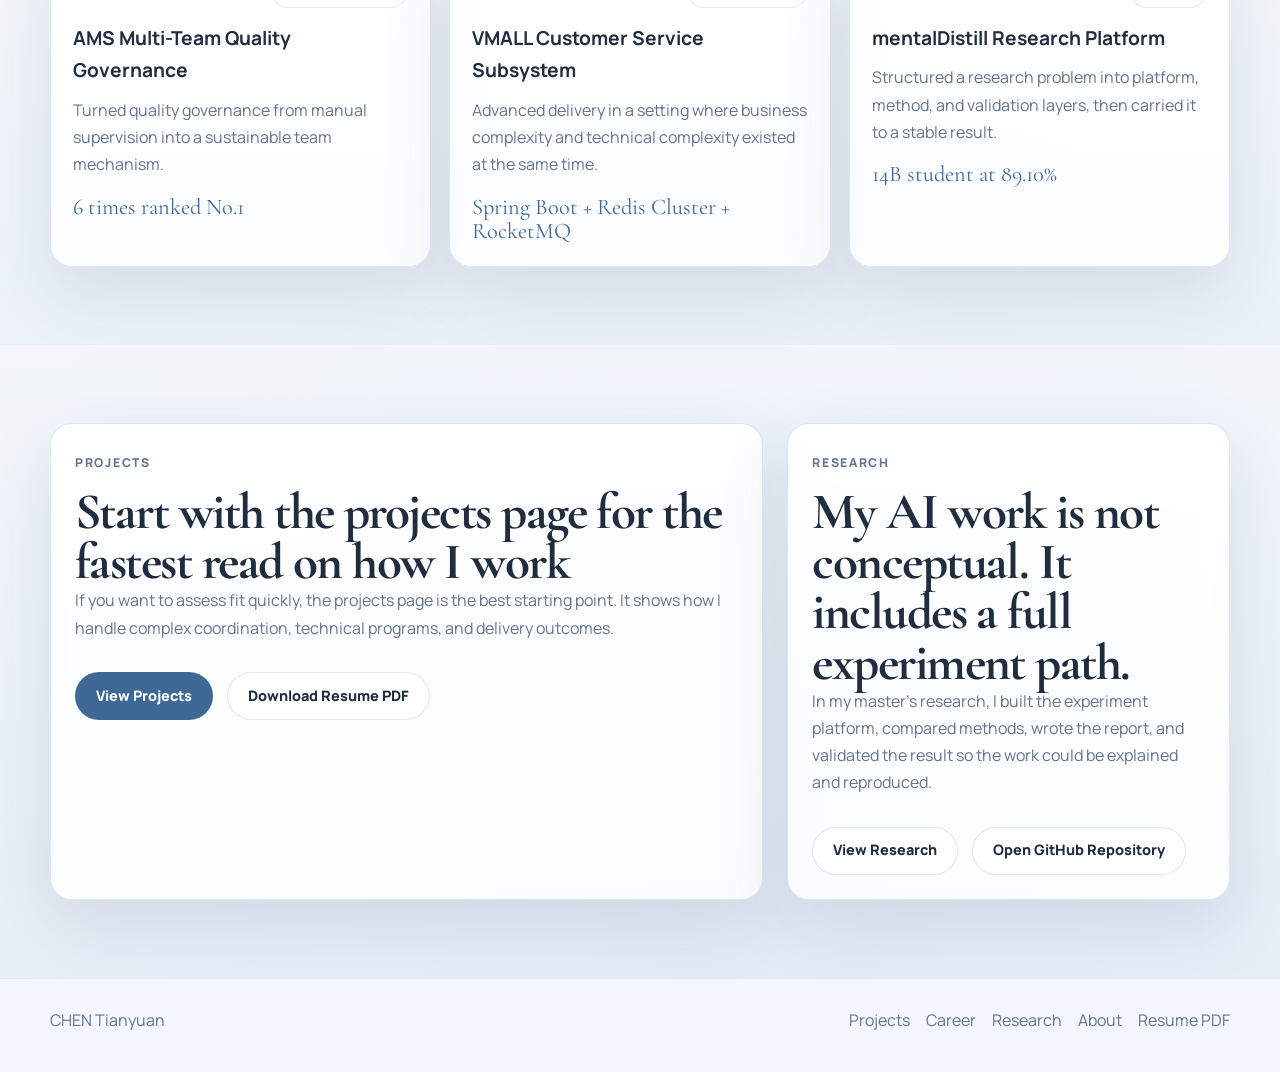
==== commit bd7571e2: "Align English pages with updated structure" ====
--- a/en/index.html
+++ b/en/index.html
@@ -48,61 +48,36 @@
         <div class="signal-row">
           <span class="signal-pill">Target Roles: AI Product / Project Management</span>
           <span class="signal-pill">Location: Hong Kong and Mainland China</span>
-          <span class="signal-pill">PMP · CSM · CET-6</span>
-        </div>
-        <p class="lead">Senior Project Manager with 6 years of team leadership experience, large-scale e-commerce delivery exposure, and management responsibility across teams of up to 50 people. Currently pursuing an MSc in Applied Artificial Intelligence at Hong Kong Chu Hai College.</p>
+        </div>
+        <p class="lead">I have spent most of my career inside complex delivery environments, working across team leadership, systems coordination, and execution. I am now extending that experience toward AI and digital transformation work.</p>
         <div class="hero-quickfacts">
           <div class="quickfact">
-            <span class="quickfact-label">Focus</span>
-            <strong>AI Product / Technical Project Management / Digital Transformation</strong>
+            <span class="quickfact-label">Target roles</span>
+            <strong>AI Product / Technical Project Management</strong>
           </div>
           <div class="quickfact">
-            <span class="quickfact-label">Email</span>
-            <strong>arthas0506@gmail.com</strong>
+            <span class="quickfact-label">Current focus</span>
+            <strong>MSc in Applied Artificial Intelligence</strong>
           </div>
           <div class="quickfact">
             <span class="quickfact-label">Region</span>
             <strong>Hong Kong / Mainland China</strong>
           </div>
-          <div class="quickfact">
-            <span class="quickfact-label">WeChat</span>
-            <strong>arthas0506</strong>
-          </div>
         </div>
         <div class="cta-row">
+          <a class="button button-secondary" href="projects.html">View Projects</a>
           <a class="button button-primary" href="career.html">View Career Profile</a>
-          <a class="button button-secondary" href="../陈天元pm.pdf" download>Download Resume PDF</a>
-          <a class="button button-secondary" href="about.html">View Contact Info</a>
-        </div>
-        <div class="hero-statbar">
-          <article class="stat-chip">
-            <strong>6+</strong>
-            <span>Years of team management</span>
-          </article>
-          <article class="stat-chip">
-            <strong>50</strong>
-            <span>Peak team size managed</span>
-          </article>
-          <article class="stat-chip">
-            <strong>6</strong>
-            <span>Times ranked No.1 in quality</span>
-          </article>
-          <article class="stat-chip">
-            <strong>MSc</strong>
-            <span>Applied AI</span>
-          </article>
         </div>
       </div>
       <div class="hero-card reveal">
-        <p class="card-kicker">Executive Summary</p>
+        <p class="card-kicker">In one sentence</p>
         <h2>Core Strength</h2>
-        <p class="hero-card-text">I combine delivery leadership, team management, and systems understanding so that quality, coordination, and execution can move together in enterprise environments.</p>
+        <p class="hero-card-text">I am strongest when a complex initiative needs to be clarified, coordinated, and carried through to a real outcome.</p>
+        <p class="hero-quote">"Strong delivery is not noise. It is the ability to make complexity understandable and keep people moving in the same direction."</p>
         <ul class="fact-list">
-          <li>Hong Kong phone 46239062, Mainland phone 15323724169, email arthas0506@gmail.com</li>
-          <li>WeChat arthas0506</li>
-          <li>6 years of team management, with teams up to 50 people</li>
-          <li>Java / Spring / MySQL / Redis / RocketMQ background</li>
-          <li>PMP, CSM, and CET-6 certifications</li>
+          <li>I can work across business, engineering, and delivery conversations.</li>
+          <li>I bring both team leadership experience and systems delivery context.</li>
+          <li>My interest in AI is grounded in experiments, not just terminology.</li>
         </ul>
         <div class="hero-mini-links">
           <a href="career.html">Career timeline and experience</a>
@@ -117,50 +92,50 @@
     <section class="section-block section-plain">
       <div class="shell">
         <div class="section-head reveal">
-          <p class="eyebrow">Overview</p>
+          <p class="eyebrow">What I bring</p>
         </div>
         <div class="feature-grid">
           <article class="feature-card reveal">
             <span class="index-tag">01</span>
-            <h3>What problems can I solve?</h3>
-            <p>I lead multi-team delivery, balance quality, timelines, team health, and business goals, and move complex projects toward stable execution.</p>
+            <h3>Bring complex coordination back under control</h3>
+            <p>When multiple teams, constraints, and objectives start pulling in different directions, I realign goals, rhythm, and accountability.</p>
           </article>
           <article class="feature-card reveal">
             <span class="index-tag">02</span>
-            <h3>What is my combined advantage?</h3>
-            <p>I combine a Java and distributed systems background with project management and team leadership, while continuing to build applied AI capability.</p>
+            <h3>Connect technical and management thinking</h3>
+            <p>I am not only process-oriented and not only technical. My value is often in translating between the two and keeping delivery moving.</p>
           </article>
           <article class="feature-card reveal">
             <span class="index-tag">03</span>
-            <h3>Where am I heading next?</h3>
-            <p>I am extending toward AI, technical program management, solution delivery, and digital transformation roles.</p>
+            <h3>Extend this foundation into AI work</h3>
+            <p>I am moving this delivery and systems background toward AI product, AI project, and digital transformation environments.</p>
           </article>
         </div>
       </div>
     </section>
 
     <section class="section-block section-accent">
-      <div class="shell metrics-wrap">
-        <div class="section-head reveal">
-          <p class="eyebrow">Highlights</p>
-          <h2>Capability Anchors</h2>
-        </div>
-        <div class="metric-grid">
-          <article class="metric-card reveal">
-            <strong>6+</strong>
-            <span>Years of team management</span>
-          </article>
-          <article class="metric-card reveal">
-            <strong>50</strong>
-            <span>Peak delivery team size</span>
-          </article>
-          <article class="metric-card reveal">
-            <strong>MSc</strong>
-            <span>Applied Artificial Intelligence</span>
-          </article>
-          <article class="metric-card reveal">
-            <strong>Java</strong>
-            <span>Large-scale e-commerce systems background</span>
+      <div class="shell">
+        <div class="quote-band reveal">
+          <p class="eyebrow">How I work</p>
+          <h2>Clarify the problem, align the collaboration, and make the result real.</h2>
+          <p>I trust stable rhythm, reusable methods, and sustained coordination more than short-lived heroic rescue work.</p>
+        </div>
+        <div class="method-roadmap reveal">
+          <article class="method-step">
+            <span>01</span>
+            <h3>Clarify the problem first</h3>
+            <p>Define the objective, boundary, and priority before the team spends energy in ambiguity.</p>
+          </article>
+          <article class="method-step">
+            <span>02</span>
+            <h3>Align collaboration next</h3>
+            <p>Re-connect business, engineering, testing, and delivery rhythm so execution can keep happening.</p>
+          </article>
+          <article class="method-step">
+            <span>03</span>
+            <h3>Make outcomes sustainable</h3>
+            <p>Turn project actions into mechanisms instead of relying on one-off effort or personal rescue.</p>
           </article>
         </div>
       </div>
@@ -171,23 +146,23 @@
         <div class="timeline-preview reveal">
           <p class="eyebrow">Trajectory</p>
           <h2>From engineering and delivery into AI and digital transformation</h2>
-          <p class="section-text">My capability spans engineering judgment, project management, and organizational coordination.</p>
+          <p class="section-text">One theme runs through my work: putting engineering understanding, project execution, and organizational coordination at the same table.</p>
         </div>
         <div class="stack reveal">
           <div class="stack-item">
             <span>2025 - 2026</span>
             <strong>MSc in Applied Artificial Intelligence</strong>
-            <p>Hong Kong Chu Hai College, strengthening AI methods, scenario understanding, and future role mobility.</p>
+            <p>Building a more structured foundation in AI methods, experimentation, and scenario understanding.</p>
           </div>
           <div class="stack-item">
             <span>2020 - 2025</span>
             <strong>Senior Project Manager</strong>
-            <p>Led multi-team collaboration, quality governance, recruitment, training, and delivery execution across several projects.</p>
+            <p>Led multi-team coordination, quality governance, recruitment, training, and delivery execution, turning management action into stable outcomes.</p>
           </div>
           <div class="stack-item">
             <span>2019 - 2025</span>
             <strong>VMALL Customer Service Subsystem</strong>
-            <p>Worked across project management and hands-on technical delivery in Spring Boot, MySQL, Redis Cluster, and RocketMQ environments.</p>
+            <p>Worked across both project leadership and technical delivery in complex business and engineering environments.</p>
           </div>
         </div>
       </div>
@@ -198,7 +173,7 @@
         <div class="section-head reveal">
           <p class="eyebrow">Selected Cases</p>
           <h2>Three cases that demonstrate three capability lines</h2>
-          <p class="section-text">They cover organizational governance, complex systems delivery, and applied AI research.</p>
+          <p class="section-text">Organizational governance, complex delivery, and AI research represent the three capability lines that matter most in my profile.</p>
         </div>
         <div class="case-strip-grid">
           <article class="case-strip reveal">
@@ -207,7 +182,7 @@
               <span class="case-strip-tag">Delivery Governance</span>
             </div>
             <h3>AMS Multi-Team Quality Governance</h3>
-            <p>Turned quality governance into a sustainable team mechanism rather than a one-off sprint.</p>
+            <p>Turned quality governance from manual supervision into a sustainable team mechanism.</p>
             <div class="case-strip-metric">6 times ranked No.1</div>
           </article>
           <article class="case-strip reveal">
@@ -216,7 +191,7 @@
               <span class="case-strip-tag">Complex Systems</span>
             </div>
             <h3>VMALL Customer Service Subsystem</h3>
-            <p>Managed delivery in a setting where business complexity and technical complexity existed at the same time.</p>
+            <p>Advanced delivery in a setting where business complexity and technical complexity existed at the same time.</p>
             <div class="case-strip-metric">Spring Boot + Redis Cluster + RocketMQ</div>
           </article>
           <article class="case-strip reveal">
@@ -225,7 +200,7 @@
               <span class="case-strip-tag">Applied AI</span>
             </div>
             <h3>mentalDistill Research Platform</h3>
-            <p>Structured a research problem into experiment platform design, method comparison, and result validation.</p>
+            <p>Structured a research problem into platform, method, and validation layers, then carried it to a stable result.</p>
             <div class="case-strip-metric">14B student at 89.10%</div>
           </article>
         </div>
@@ -233,46 +208,24 @@
     </section>
 
     <section class="section-block section-plain">
-      <div class="shell highlight-row projects-teaser">
+      <div class="shell highlight-row">
         <article class="feature-card reveal">
           <p class="card-kicker">Projects</p>
-          <h2>Work delivery and research work</h2>
-          <p>Work projects demonstrate delivery, collaboration, and business execution capability. Research work demonstrates experiment design, technical communication, and methodological judgment in AI.</p>
+          <h2>Start with the projects page for the fastest read on how I work</h2>
+          <p>If you want to assess fit quickly, the projects page is the best starting point. It shows how I handle complex coordination, technical programs, and delivery outcomes.</p>
           <div class="cta-row">
             <a class="button button-primary" href="projects.html">View Projects</a>
-            <a class="button button-secondary" href="research.html">View Research</a>
+            <a class="button button-secondary" href="../陈天元pm.pdf" download>Download Resume PDF</a>
           </div>
         </article>
-        <article class="feature-card reveal compact-card">
-          <p class="card-kicker">Featured Cases</p>
-          <ul class="fact-list compact">
-            <li>AMS multi-team quality governance and ranking improvement</li>
-            <li>VMALL customer service subsystem delivery</li>
-            <li>mentalDistill medical MCQ distillation platform</li>
-          </ul>
-        </article>
-      </div>
-    </section>
-
-    <section class="section-block section-accent">
-      <div class="shell highlight-row research-teaser">
         <article class="feature-card reveal">
           <p class="card-kicker">Research</p>
-          <h2>Master's thesis: Knowledge distillation for medical multiple-choice QA</h2>
-          <p>Using CMExam dentistry data, I systematically compared multi-teacher distillation, two-stage Choice-Head training, student scaling, and full-data repartitioning, ultimately pushing the 14B student model to 89.10% test accuracy.</p>
+          <h2>My AI work is not conceptual. It includes a full experiment path.</h2>
+          <p>In my master's research, I built the experiment platform, compared methods, wrote the report, and validated the result so the work could be explained and reproduced.</p>
           <div class="cta-row">
-            <a class="button button-primary" href="research.html">View Research Details</a>
+            <a class="button button-secondary" href="research.html">View Research</a>
             <a class="button button-secondary" href="https://github.com/arthaschan/mentalDistill" target="_blank" rel="noopener">Open GitHub Repository</a>
           </div>
-        </article>
-        <article class="feature-card reveal compact-card">
-          <p class="card-kicker">Research Highlights</p>
-          <ul class="fact-list compact">
-            <li>Focus: CMExam dentistry qualification multiple-choice questions</li>
-            <li>Core methods: Choice-Head distillation, multi-teacher experiments, student scaling</li>
-            <li>Best result: 14B student reached 89.10% on a 991-question test set</li>
-            <li>Outputs: complete experiment platform, reports, defense materials, and figures</li>
-          </ul>
         </article>
       </div>
     </section>
--- a/css/site.css
+++ b/css/site.css
@@ -1,16 +1,16 @@
 :root {
-  --bg: #0b1020;
-  --bg-soft: #151d31;
-  --panel: rgba(18, 24, 40, 0.84);
-  --panel-strong: rgba(11, 16, 28, 0.96);
-  --line: rgba(214, 186, 123, 0.2);
-  --line-strong: rgba(214, 186, 123, 0.34);
-  --text: #f5f1e8;
-  --muted: #b2b8c8;
-  --gold: #c8a96b;
-  --gold-soft: #e3c78f;
-  --aqua: #93a9c9;
-  --shadow: 0 30px 90px rgba(2, 6, 18, 0.42);
+  --bg: #f3f7fb;
+  --bg-soft: #e8eff7;
+  --panel: rgba(255, 255, 255, 0.84);
+  --panel-strong: rgba(255, 255, 255, 0.96);
+  --line: rgba(81, 111, 152, 0.16);
+  --line-strong: rgba(81, 111, 152, 0.28);
+  --text: #1f2d3f;
+  --muted: #64748a;
+  --gold: #c4a46f;
+  --gold-soft: #d1b27d;
+  --aqua: #3f6896;
+  --shadow: 0 24px 70px rgba(37, 61, 94, 0.12);
   --max: 1180px;
   --radius: 22px;
 }
@@ -30,10 +30,10 @@
   font-family: "Manrope", "Noto Serif SC", sans-serif;
   color: var(--text);
   background:
-    radial-gradient(circle at 12% 10%, rgba(147, 169, 201, 0.12), transparent 28%),
-    radial-gradient(circle at 85% 12%, rgba(214, 186, 123, 0.12), transparent 18%),
-    radial-gradient(circle at 60% 100%, rgba(35, 47, 78, 0.24), transparent 28%),
-    linear-gradient(180deg, #090d18, #0b1020 36%, #131a2c 100%);
+    radial-gradient(circle at 12% 10%, rgba(63, 104, 150, 0.12), transparent 28%),
+    radial-gradient(circle at 85% 12%, rgba(196, 164, 111, 0.1), transparent 18%),
+    radial-gradient(circle at 60% 100%, rgba(203, 221, 242, 0.34), transparent 28%),
+    linear-gradient(180deg, #f8fbff, #f3f7fb 36%, #e9f0f8 100%);
   line-height: 1.7;
   -webkit-font-smoothing: antialiased;
   overflow-x: hidden;
@@ -54,8 +54,8 @@
 }
 
 ::selection {
-  color: var(--bg);
-  background: var(--gold-soft);
+  color: #fffaf1;
+  background: var(--gold);
 }
 
 .shell {
@@ -68,8 +68,8 @@
   top: 0;
   z-index: 20;
   backdrop-filter: blur(18px);
-  background: rgba(8, 12, 22, 0.76);
-  border-bottom: 1px solid rgba(255, 255, 255, 0.04);
+  background: rgba(248, 251, 255, 0.84);
+  border-bottom: 1px solid rgba(81, 111, 152, 0.12);
 }
 
 .nav-shell {
@@ -90,7 +90,7 @@
   border: 1px solid var(--line);
   font-family: "JetBrains Mono", monospace;
   font-size: 0.92rem;
-  color: var(--gold-soft);
+  color: var(--aqua);
 }
 
 .nav-links {
@@ -114,8 +114,8 @@
   min-height: 34px;
   padding: 0 12px;
   border-radius: 999px;
-  border: 1px solid rgba(255, 255, 255, 0.08);
-  background: rgba(255, 255, 255, 0.02);
+  border: 1px solid rgba(81, 111, 152, 0.14);
+  background: rgba(255, 255, 255, 0.5);
   color: var(--muted);
   font-size: 0.72rem;
   font-weight: 800;
@@ -123,8 +123,8 @@
 }
 
 .lang-switch a.is-current {
-  color: var(--bg);
-  background: var(--gold-soft);
+  color: #ffffff;
+  background: var(--aqua);
   border-color: transparent;
 }
 
@@ -138,7 +138,7 @@
 
 .nav-links a:hover,
 .nav-links a.is-active {
-  color: var(--gold-soft);
+  color: var(--aqua);
 }
 
 .hero-panel,
@@ -162,8 +162,8 @@
 
 .hero-home::before {
   background:
-    radial-gradient(circle at 70% 24%, rgba(147, 169, 201, 0.16), transparent 22%),
-    radial-gradient(circle at 22% 72%, rgba(214, 186, 123, 0.1), transparent 20%);
+    radial-gradient(circle at 70% 24%, rgba(63, 104, 150, 0.16), transparent 22%),
+    radial-gradient(circle at 22% 72%, rgba(196, 164, 111, 0.1), transparent 20%);
 }
 
 .career-banner,
@@ -172,27 +172,27 @@
 }
 
 .career-banner::before {
-  background: linear-gradient(180deg, rgba(214, 186, 123, 0.08), transparent 52%);
+  background: linear-gradient(180deg, rgba(63, 104, 150, 0.1), transparent 52%);
 }
 
 .projects-banner::before {
-  background: linear-gradient(180deg, rgba(214, 186, 123, 0.1), transparent 52%);
+  background: linear-gradient(180deg, rgba(63, 104, 150, 0.1), transparent 52%);
 }
 
 .research-banner::before {
-  background: linear-gradient(180deg, rgba(147, 169, 201, 0.12), transparent 52%);
+  background: linear-gradient(180deg, rgba(63, 104, 150, 0.12), transparent 52%);
 }
 
 .about-banner::before {
-  background: linear-gradient(180deg, rgba(147, 169, 201, 0.1), transparent 52%);
+  background: linear-gradient(180deg, rgba(63, 104, 150, 0.1), transparent 52%);
 }
 
 .hero-noise {
   position: absolute;
   inset: 0;
-  background-image: linear-gradient(rgba(255, 255, 255, 0.02) 1px, transparent 1px), linear-gradient(90deg, rgba(255, 255, 255, 0.02) 1px, transparent 1px);
+  background-image: linear-gradient(rgba(81, 111, 152, 0.05) 1px, transparent 1px), linear-gradient(90deg, rgba(81, 111, 152, 0.05) 1px, transparent 1px);
   background-size: 32px 32px;
-  mask-image: linear-gradient(180deg, rgba(0, 0, 0, 0.45), transparent 88%);
+  mask-image: linear-gradient(180deg, rgba(0, 0, 0, 0.2), transparent 88%);
   pointer-events: none;
 }
 
@@ -224,7 +224,7 @@
 .time-range,
 .contact-label {
   display: inline-block;
-  color: var(--gold-soft);
+  color: var(--aqua);
   font-size: 0.76rem;
   letter-spacing: 0.14em;
   text-transform: uppercase;
@@ -254,7 +254,7 @@
 }
 
 .hero-roman {
-  color: var(--gold-soft);
+  color: var(--aqua);
   font-family: "JetBrains Mono", monospace;
   font-size: 0.92rem;
   letter-spacing: 0.22em;
@@ -272,7 +272,7 @@
   padding: 9px 14px;
   border-radius: 999px;
   border: 1px solid var(--line);
-  background: rgba(255, 255, 255, 0.035);
+  background: rgba(255, 255, 255, 0.58);
   color: var(--text);
   font-size: 0.75rem;
   letter-spacing: 0.04em;
@@ -314,9 +314,9 @@
 
 .quickfact {
   padding: 16px 18px;
-  border: 1px solid rgba(255, 255, 255, 0.06);
+  border: 1px solid rgba(81, 111, 152, 0.12);
   border-radius: 18px;
-  background: linear-gradient(180deg, rgba(255, 255, 255, 0.045), rgba(255, 255, 255, 0.015));
+  background: linear-gradient(180deg, rgba(255, 255, 255, 0.86), rgba(244, 248, 253, 0.66));
 }
 
 .quickfact-label {
@@ -372,13 +372,13 @@
 }
 
 .button-primary {
-  color: var(--bg);
-  background: var(--gold-soft);
+  color: #ffffff;
+  background: var(--aqua);
 }
 
 .button-secondary {
   color: var(--text);
-  background: rgba(255, 255, 255, 0.03);
+  background: rgba(255, 255, 255, 0.56);
   border-color: var(--line);
 }
 
@@ -427,12 +427,12 @@
   padding: 16px 16px 14px;
   border-radius: 18px;
   border: 1px solid var(--line);
-  background: linear-gradient(180deg, rgba(21, 28, 45, 0.9), rgba(13, 18, 31, 0.8));
+  background: linear-gradient(180deg, rgba(255, 252, 246, 0.92), rgba(244, 236, 224, 0.82));
 }
 
 .stat-chip strong {
   display: block;
-  color: var(--gold-soft);
+  color: var(--aqua);
   font-family: "Cormorant Garamond", serif;
   font-size: 2rem;
   line-height: 1;
@@ -477,11 +477,11 @@
   gap: 12px;
   margin-top: 22px;
   padding-top: 20px;
-  border-top: 1px solid rgba(255, 255, 255, 0.06);
+  border-top: 1px solid rgba(81, 111, 152, 0.12);
 }
 
 .hero-mini-links a {
-  color: var(--gold-soft);
+  color: var(--aqua);
   font-size: 0.88rem;
 }
 
@@ -502,15 +502,111 @@
 }
 
 .section-plain {
-  background: linear-gradient(180deg, rgba(255, 255, 255, 0.012), rgba(255, 255, 255, 0));
+  background: linear-gradient(180deg, rgba(255, 255, 255, 0.42), rgba(255, 255, 255, 0.08));
 }
 
 .section-accent {
   background:
-    linear-gradient(180deg, rgba(214, 186, 123, 0.07), rgba(255, 255, 255, 0.01)),
-    linear-gradient(180deg, rgba(0, 0, 0, 0.08), rgba(0, 0, 0, 0));
-  border-top: 1px solid rgba(255, 255, 255, 0.03);
-  border-bottom: 1px solid rgba(255, 255, 255, 0.03);
+    linear-gradient(180deg, rgba(63, 104, 150, 0.08), rgba(255, 255, 255, 0.18)),
+    linear-gradient(180deg, rgba(255, 255, 255, 0.42), rgba(255, 255, 255, 0.1));
+  border-top: 1px solid rgba(81, 111, 152, 0.1);
+  border-bottom: 1px solid rgba(81, 111, 152, 0.1);
+}
+
+.quote-band {
+  padding: 34px 38px;
+  border: 1px solid var(--line);
+  border-radius: 28px;
+  background:
+    linear-gradient(135deg, rgba(63, 104, 150, 0.08), rgba(255, 255, 255, 0.94) 44%, rgba(196, 164, 111, 0.08));
+  box-shadow: var(--shadow);
+}
+
+.quote-band h2 {
+  margin-top: 12px;
+  max-width: 16ch;
+  font-family: "Cormorant Garamond", "Noto Serif SC", serif;
+  font-size: clamp(2.2rem, 4vw, 4rem);
+  line-height: 1.04;
+  letter-spacing: -0.03em;
+}
+
+.quote-band p {
+  margin-top: 14px;
+  max-width: 58ch;
+  color: var(--muted);
+}
+
+.method-roadmap {
+  display: grid;
+  grid-template-columns: repeat(3, minmax(0, 1fr));
+  gap: 18px;
+  margin-top: 22px;
+  position: relative;
+}
+
+.method-roadmap::before,
+.career-lens::before {
+  content: "";
+  position: absolute;
+  left: 10%;
+  right: 10%;
+  top: 39px;
+  height: 1px;
+  background: linear-gradient(90deg, rgba(63, 104, 150, 0.12), rgba(63, 104, 150, 0.32), rgba(63, 104, 150, 0.12));
+  pointer-events: none;
+}
+
+.method-step {
+  position: relative;
+  z-index: 1;
+  border: 1px solid var(--line);
+  border-radius: 22px;
+  padding: 22px;
+  background: linear-gradient(180deg, rgba(255, 255, 255, 0.82), rgba(242, 247, 252, 0.56));
+  box-shadow: var(--shadow);
+}
+
+.method-step span {
+  display: inline-flex;
+  align-items: center;
+  justify-content: center;
+  width: 34px;
+  height: 34px;
+  border-radius: 50%;
+  background: rgba(63, 104, 150, 0.12);
+  color: var(--aqua);
+  font-family: "JetBrains Mono", monospace;
+  font-size: 0.74rem;
+  font-weight: 700;
+}
+
+.method-step h3 {
+  margin-top: 16px;
+  font-size: 1.2rem;
+  color: var(--text);
+}
+
+.method-step p {
+  margin-top: 10px;
+  color: var(--muted);
+}
+
+.career-lens {
+  display: grid;
+  grid-template-columns: repeat(3, minmax(0, 1fr));
+  gap: 18px;
+  margin-top: 22px;
+  position: relative;
+}
+
+.hero-quote {
+  margin-top: 16px;
+  padding-left: 14px;
+  border-left: 3px solid rgba(63, 104, 150, 0.26);
+  color: var(--text);
+  font-size: 1rem;
+  line-height: 1.75;
 }
 
 .section-head {
@@ -554,7 +650,7 @@
 
 .metric-card strong {
   display: block;
-  color: var(--gold-soft);
+  color: var(--aqua);
   font-family: "Cormorant Garamond", serif;
   font-size: clamp(2.4rem, 5vw, 4rem);
   line-height: 1;
@@ -627,8 +723,8 @@
   width: 8px;
   height: 8px;
   border-radius: 50%;
-  background: var(--gold-soft);
-  box-shadow: 0 0 0 6px rgba(214, 186, 123, 0.12);
+  background: var(--aqua);
+  box-shadow: 0 0 0 6px rgba(63, 104, 150, 0.12);
 }
 
 .timeline-card p,
@@ -656,8 +752,8 @@
 
 .site-footer {
   padding: 28px 0 38px;
-  border-top: 1px solid rgba(255, 255, 255, 0.05);
-  background: rgba(8, 11, 20, 0.84);
+  border-top: 1px solid rgba(81, 111, 152, 0.1);
+  background: rgba(245, 249, 254, 0.9);
 }
 
 .footer-shell {
@@ -679,7 +775,7 @@
 }
 
 .footer-links a:hover {
-  color: var(--gold-soft);
+  color: var(--aqua);
 }
 
 .research-figure-grid {
@@ -767,7 +863,7 @@
   padding: 8px 12px;
   border-radius: 999px;
   border: 1px solid var(--line);
-  background: rgba(255, 255, 255, 0.03);
+  background: rgba(255, 255, 255, 0.55);
   color: var(--text);
   font-size: 0.74rem;
   font-weight: 700;
@@ -797,8 +893,8 @@
   margin-bottom: 16px;
   padding: 12px 14px;
   border-radius: 16px;
-  border: 1px solid rgba(255, 255, 255, 0.06);
-  background: linear-gradient(180deg, rgba(255, 255, 255, 0.045), rgba(255, 255, 255, 0.02));
+  border: 1px solid rgba(81, 111, 152, 0.12);
+  background: linear-gradient(180deg, rgba(255, 255, 255, 0.78), rgba(242, 247, 252, 0.54));
 }
 
 .project-roleline span {
@@ -847,9 +943,9 @@
 .case-strip-tag {
   padding: 6px 10px;
   border-radius: 999px;
-  border: 1px solid rgba(255, 255, 255, 0.06);
-  background: rgba(255, 255, 255, 0.04);
-  color: var(--gold-soft);
+  border: 1px solid rgba(81, 111, 152, 0.14);
+  background: rgba(255, 255, 255, 0.56);
+  color: var(--aqua);
   font-size: 0.72rem;
   font-weight: 700;
 }
@@ -869,7 +965,7 @@
 .case-strip-metric,
 .proof-metric {
   margin-top: 16px;
-  color: var(--gold-soft);
+  color: var(--aqua);
   font-family: "Cormorant Garamond", "Noto Serif SC", serif;
   font-size: 1.4rem;
   line-height: 1.1;
@@ -877,15 +973,15 @@
 
 .project-grid {
   display: grid;
-  grid-template-columns: repeat(2, minmax(0, 1fr));
+  grid-template-columns: repeat(3, minmax(0, 1fr));
   gap: 14px;
 }
 
 .project-block {
   padding: 16px 18px;
   border-radius: 18px;
-  border: 1px solid rgba(255, 255, 255, 0.06);
-  background: linear-gradient(180deg, rgba(255, 255, 255, 0.04), rgba(255, 255, 255, 0.018));
+  border: 1px solid rgba(81, 111, 152, 0.12);
+  background: linear-gradient(180deg, rgba(255, 255, 255, 0.76), rgba(242, 247, 252, 0.5));
 }
 
 .project-block span {
@@ -957,6 +1053,8 @@
 
   .hero-quickfacts,
   .hero-statbar,
+  .method-roadmap,
+  .career-lens,
   .research-figure-grid,
   .project-grid,
   .case-strip-grid,
@@ -1146,11 +1244,18 @@
 
   .hero-quickfacts,
   .hero-statbar,
+  .method-roadmap,
+  .career-lens,
   .research-figure-grid,
   .project-grid,
   .case-strip-grid,
   .career-proof-grid {
     grid-template-columns: 1fr;
+  }
+
+  .method-roadmap::before,
+  .career-lens::before {
+    display: none;
   }
 
   .qr-download-card img {
@@ -1177,11 +1282,11 @@
     grid-template-columns: repeat(4, minmax(0, 1fr));
     gap: 8px;
     padding: 10px;
-    border: 1px solid rgba(214, 186, 123, 0.22);
+    border: 1px solid rgba(81, 111, 152, 0.18);
     border-radius: 18px;
-    background: rgba(8, 12, 22, 0.92);
+    background: rgba(246, 250, 255, 0.94);
     backdrop-filter: blur(18px);
-    box-shadow: 0 20px 40px rgba(0, 0, 0, 0.28);
+    box-shadow: 0 18px 32px rgba(37, 61, 94, 0.12);
   }
 
   .mobile-quickbar a {
@@ -1191,8 +1296,8 @@
     min-height: 44px;
     padding: 0 10px;
     border-radius: 12px;
-    border: 1px solid rgba(255, 255, 255, 0.06);
-    background: rgba(255, 255, 255, 0.035);
+    border: 1px solid rgba(81, 111, 152, 0.12);
+    background: rgba(255, 255, 255, 0.62);
     color: var(--text);
     font-size: 0.78rem;
     font-weight: 800;
@@ -1200,8 +1305,8 @@
   }
 
   .mobile-quickbar a.mobile-quickbar-primary {
-    background: var(--gold-soft);
-    color: var(--bg);
+    background: var(--aqua);
+    color: #ffffff;
     border-color: transparent;
   }
 }
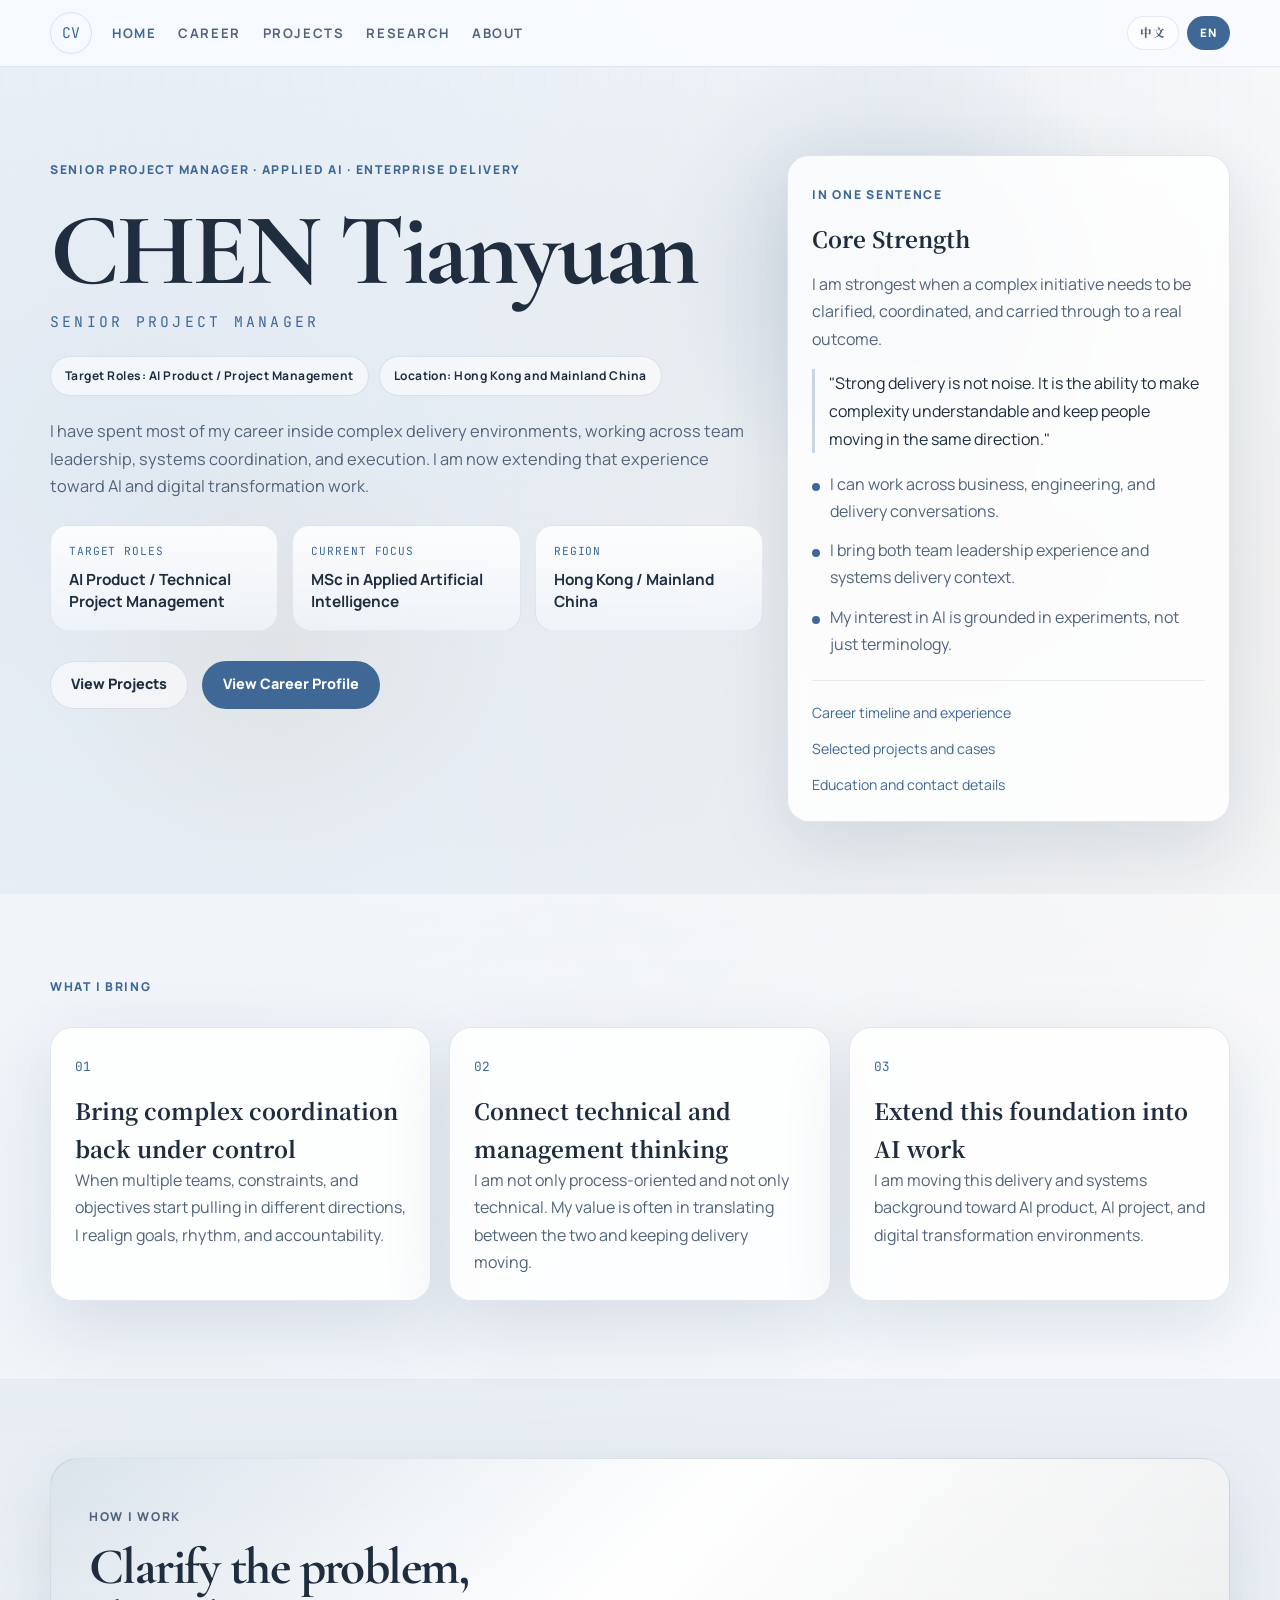
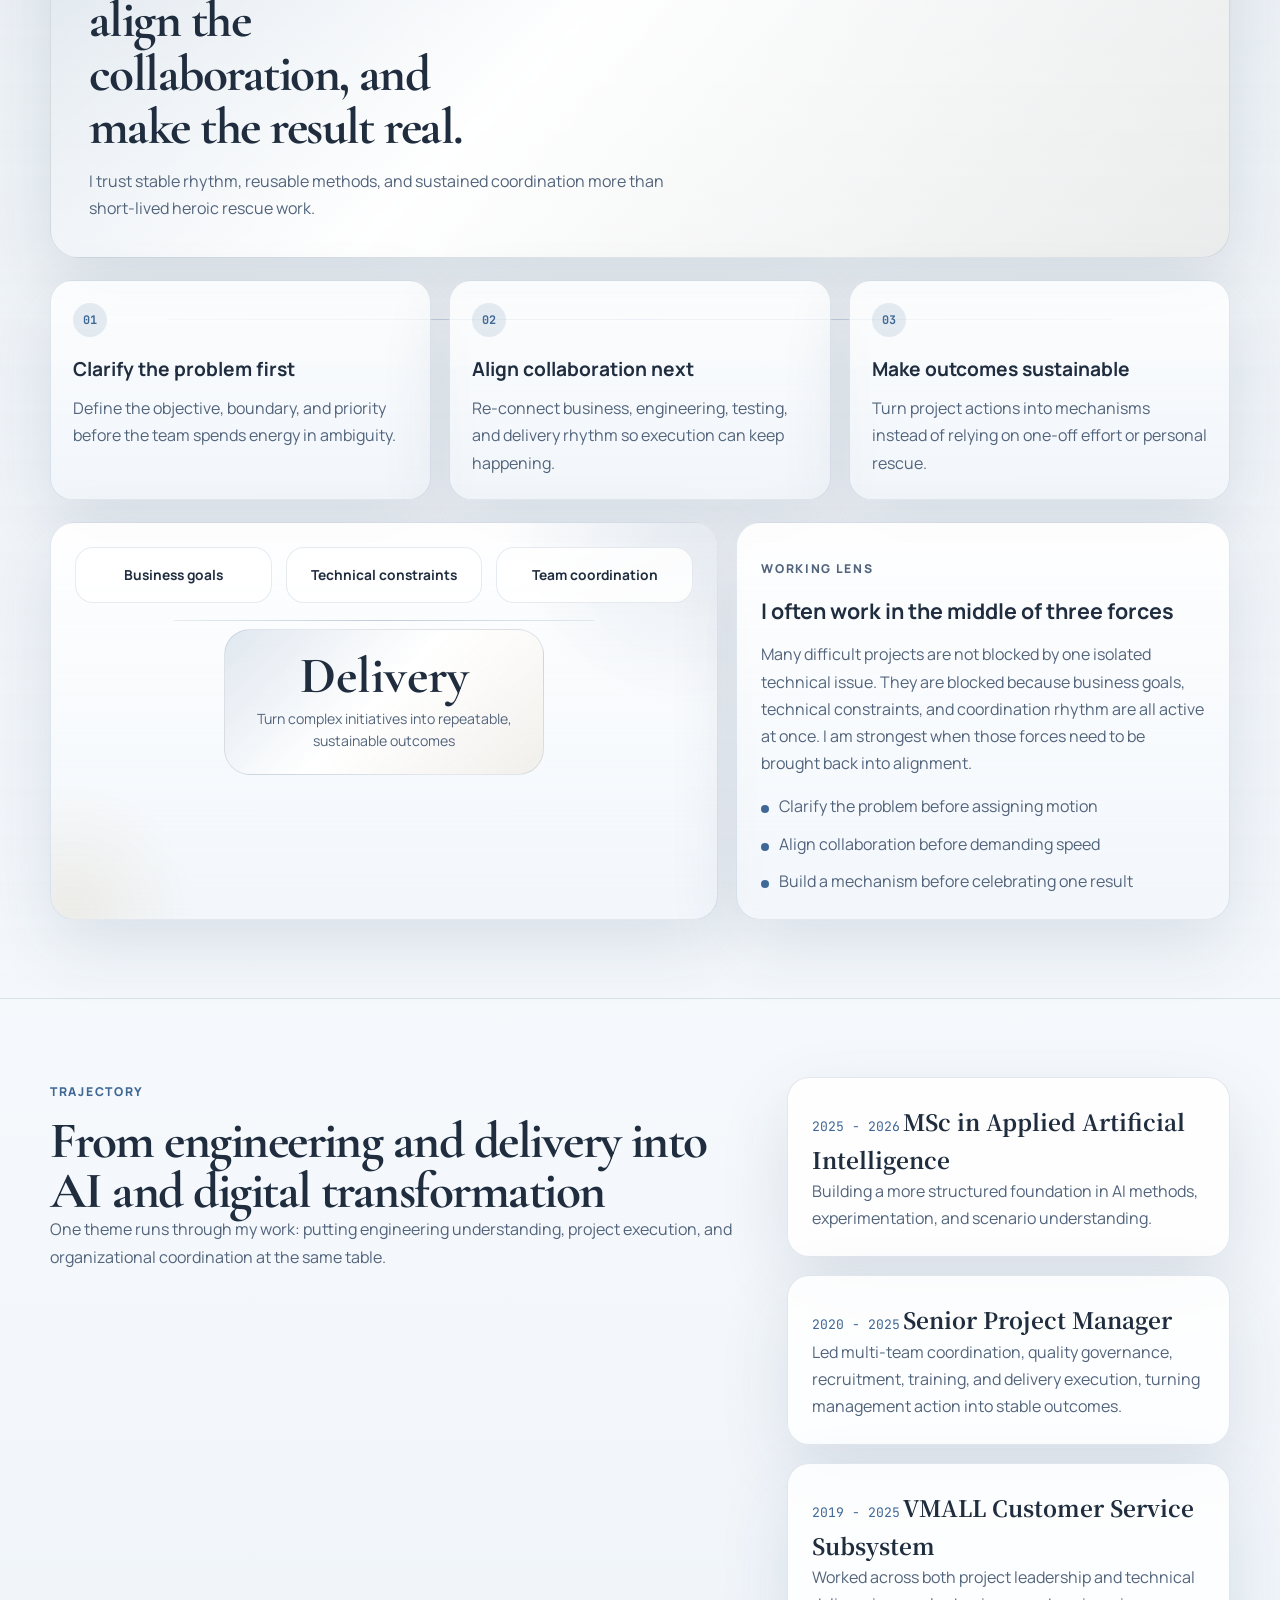
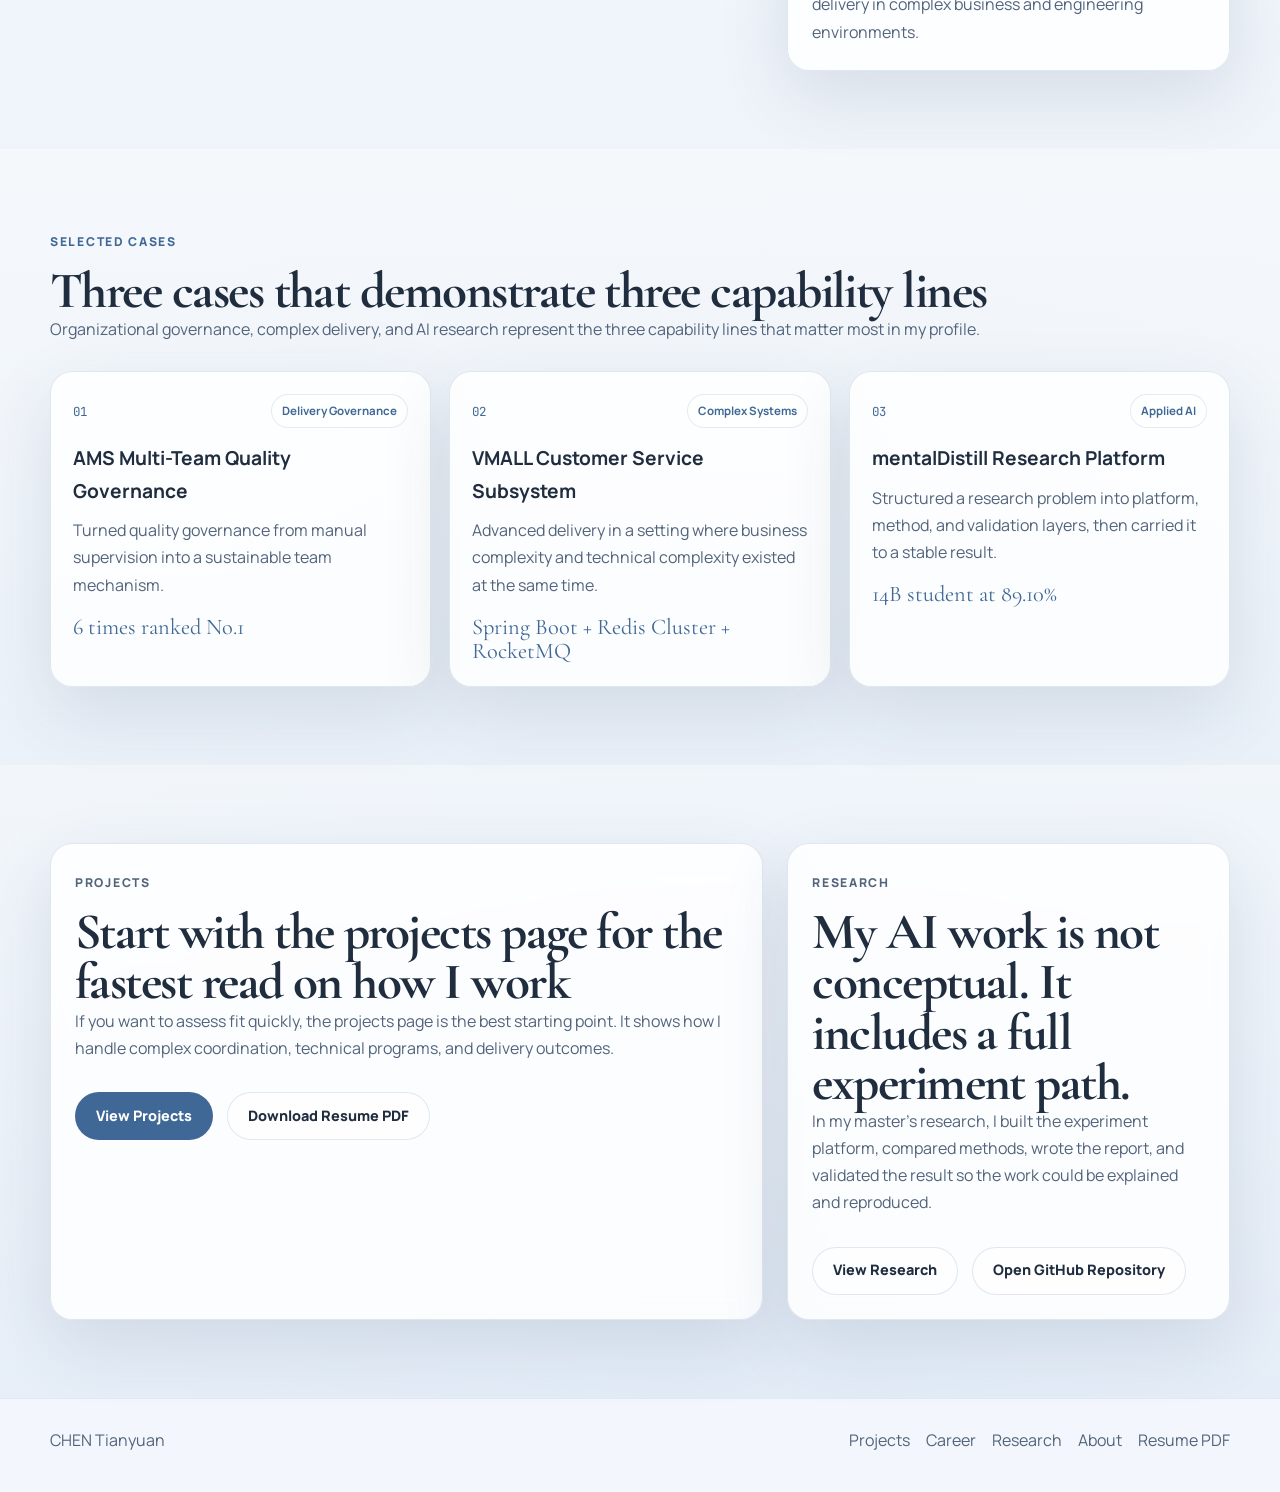
==== commit f8d1e26b: "Add visual boards and improve text contrast" ====
--- a/en/index.html
+++ b/en/index.html
@@ -138,6 +138,29 @@
             <p>Turn project actions into mechanisms instead of relying on one-off effort or personal rescue.</p>
           </article>
         </div>
+        <div class="visual-board reveal">
+          <div class="visual-board-diagram">
+            <div class="visual-node-layer">
+              <span class="visual-node">Business goals</span>
+              <span class="visual-node">Technical constraints</span>
+              <span class="visual-node">Team coordination</span>
+            </div>
+            <div class="visual-core">
+              <strong>Delivery</strong>
+              <span>Turn complex initiatives into repeatable, sustainable outcomes</span>
+            </div>
+          </div>
+          <div class="visual-board-copy">
+            <p class="card-kicker">Working lens</p>
+            <h3>I often work in the middle of three forces</h3>
+            <p>Many difficult projects are not blocked by one isolated technical issue. They are blocked because business goals, technical constraints, and coordination rhythm are all active at once. I am strongest when those forces need to be brought back into alignment.</p>
+            <ul class="fact-list compact">
+              <li>Clarify the problem before assigning motion</li>
+              <li>Align collaboration before demanding speed</li>
+              <li>Build a mechanism before celebrating one result</li>
+            </ul>
+          </div>
+        </div>
       </div>
     </section>
 
--- a/css/site.css
+++ b/css/site.css
@@ -6,7 +6,7 @@
   --line: rgba(81, 111, 152, 0.16);
   --line-strong: rgba(81, 111, 152, 0.28);
   --text: #1f2d3f;
-  --muted: #64748a;
+  --muted: #52647c;
   --gold: #c4a46f;
   --gold-soft: #d1b27d;
   --aqua: #3f6896;
@@ -598,6 +598,136 @@
   gap: 18px;
   margin-top: 22px;
   position: relative;
+}
+
+.visual-board {
+  display: grid;
+  grid-template-columns: minmax(0, 1.15fr) minmax(280px, 0.85fr);
+  gap: 18px;
+  margin-top: 22px;
+}
+
+.visual-board-diagram,
+.visual-board-copy {
+  position: relative;
+  border: 1px solid var(--line);
+  border-radius: 24px;
+  background: linear-gradient(180deg, rgba(255, 255, 255, 0.9), rgba(242, 247, 252, 0.62));
+  box-shadow: var(--shadow);
+}
+
+.visual-board-diagram {
+  min-height: 280px;
+  padding: 24px;
+  overflow: hidden;
+}
+
+.visual-board-diagram::before,
+.visual-board-diagram::after {
+  content: "";
+  position: absolute;
+  border-radius: 50%;
+  pointer-events: none;
+}
+
+.visual-board-diagram::before {
+  width: 420px;
+  height: 420px;
+  right: -180px;
+  top: -210px;
+  background: radial-gradient(circle, rgba(63, 104, 150, 0.12), transparent 62%);
+}
+
+.visual-board-diagram::after {
+  width: 280px;
+  height: 280px;
+  left: -120px;
+  bottom: -130px;
+  background: radial-gradient(circle, rgba(196, 164, 111, 0.14), transparent 64%);
+}
+
+.visual-node-layer {
+  position: relative;
+  display: grid;
+  grid-template-columns: repeat(3, minmax(0, 1fr));
+  gap: 14px;
+  align-items: start;
+}
+
+.visual-node {
+  position: relative;
+  z-index: 1;
+  display: inline-flex;
+  align-items: center;
+  justify-content: center;
+  min-height: 56px;
+  padding: 10px 14px;
+  border: 1px solid rgba(81, 111, 152, 0.14);
+  border-radius: 18px;
+  background: rgba(255, 255, 255, 0.82);
+  color: var(--text);
+  font-size: 0.86rem;
+  font-weight: 700;
+  text-align: center;
+}
+
+.visual-node-layer::after {
+  content: "";
+  position: absolute;
+  left: 16%;
+  right: 16%;
+  top: 73px;
+  height: 1px;
+  background: linear-gradient(90deg, rgba(63, 104, 150, 0.12), rgba(63, 104, 150, 0.32), rgba(63, 104, 150, 0.12));
+}
+
+.visual-core {
+  position: relative;
+  z-index: 1;
+  display: grid;
+  gap: 8px;
+  align-content: center;
+  justify-items: center;
+  width: min(100%, 320px);
+  min-height: 128px;
+  margin: 26px auto 0;
+  padding: 22px;
+  border-radius: 26px;
+  background: linear-gradient(135deg, rgba(63, 104, 150, 0.14), rgba(255, 255, 255, 0.98) 48%, rgba(196, 164, 111, 0.12));
+  border: 1px solid rgba(81, 111, 152, 0.16);
+  text-align: center;
+}
+
+.visual-core strong {
+  color: var(--text);
+  font-family: "Cormorant Garamond", "Noto Serif SC", serif;
+  font-size: clamp(2rem, 4vw, 3.4rem);
+  line-height: 0.95;
+}
+
+.visual-core span {
+  color: var(--muted);
+  font-size: 0.88rem;
+  line-height: 1.55;
+}
+
+.visual-board-copy {
+  padding: 24px;
+}
+
+.visual-board-copy h3 {
+  margin-top: 12px;
+  font-size: 1.34rem;
+  color: var(--text);
+}
+
+.visual-board-copy p {
+  margin-top: 12px;
+  color: var(--muted);
+}
+
+.visual-board-copy .fact-list {
+  margin-top: 16px;
 }
 
 .hero-quote {
@@ -1061,6 +1191,10 @@
   .career-proof-grid {
     grid-template-columns: 1fr 1fr;
   }
+
+  .visual-board {
+    grid-template-columns: 1fr;
+  }
 }
 
 @media (max-width: 720px) {
@@ -1251,6 +1385,18 @@
   .case-strip-grid,
   .career-proof-grid {
     grid-template-columns: 1fr;
+  }
+
+  .visual-node-layer {
+    grid-template-columns: 1fr;
+  }
+
+  .visual-node-layer::after {
+    display: none;
+  }
+
+  .visual-board-diagram {
+    min-height: auto;
   }
 
   .method-roadmap::before,
@@ -1385,6 +1531,11 @@
     min-height: 150px;
   }
 
+  .visual-board-diagram,
+  .visual-board-copy {
+    border-radius: 18px;
+  }
+
   .metric-card strong {
     font-size: 2rem;
   }
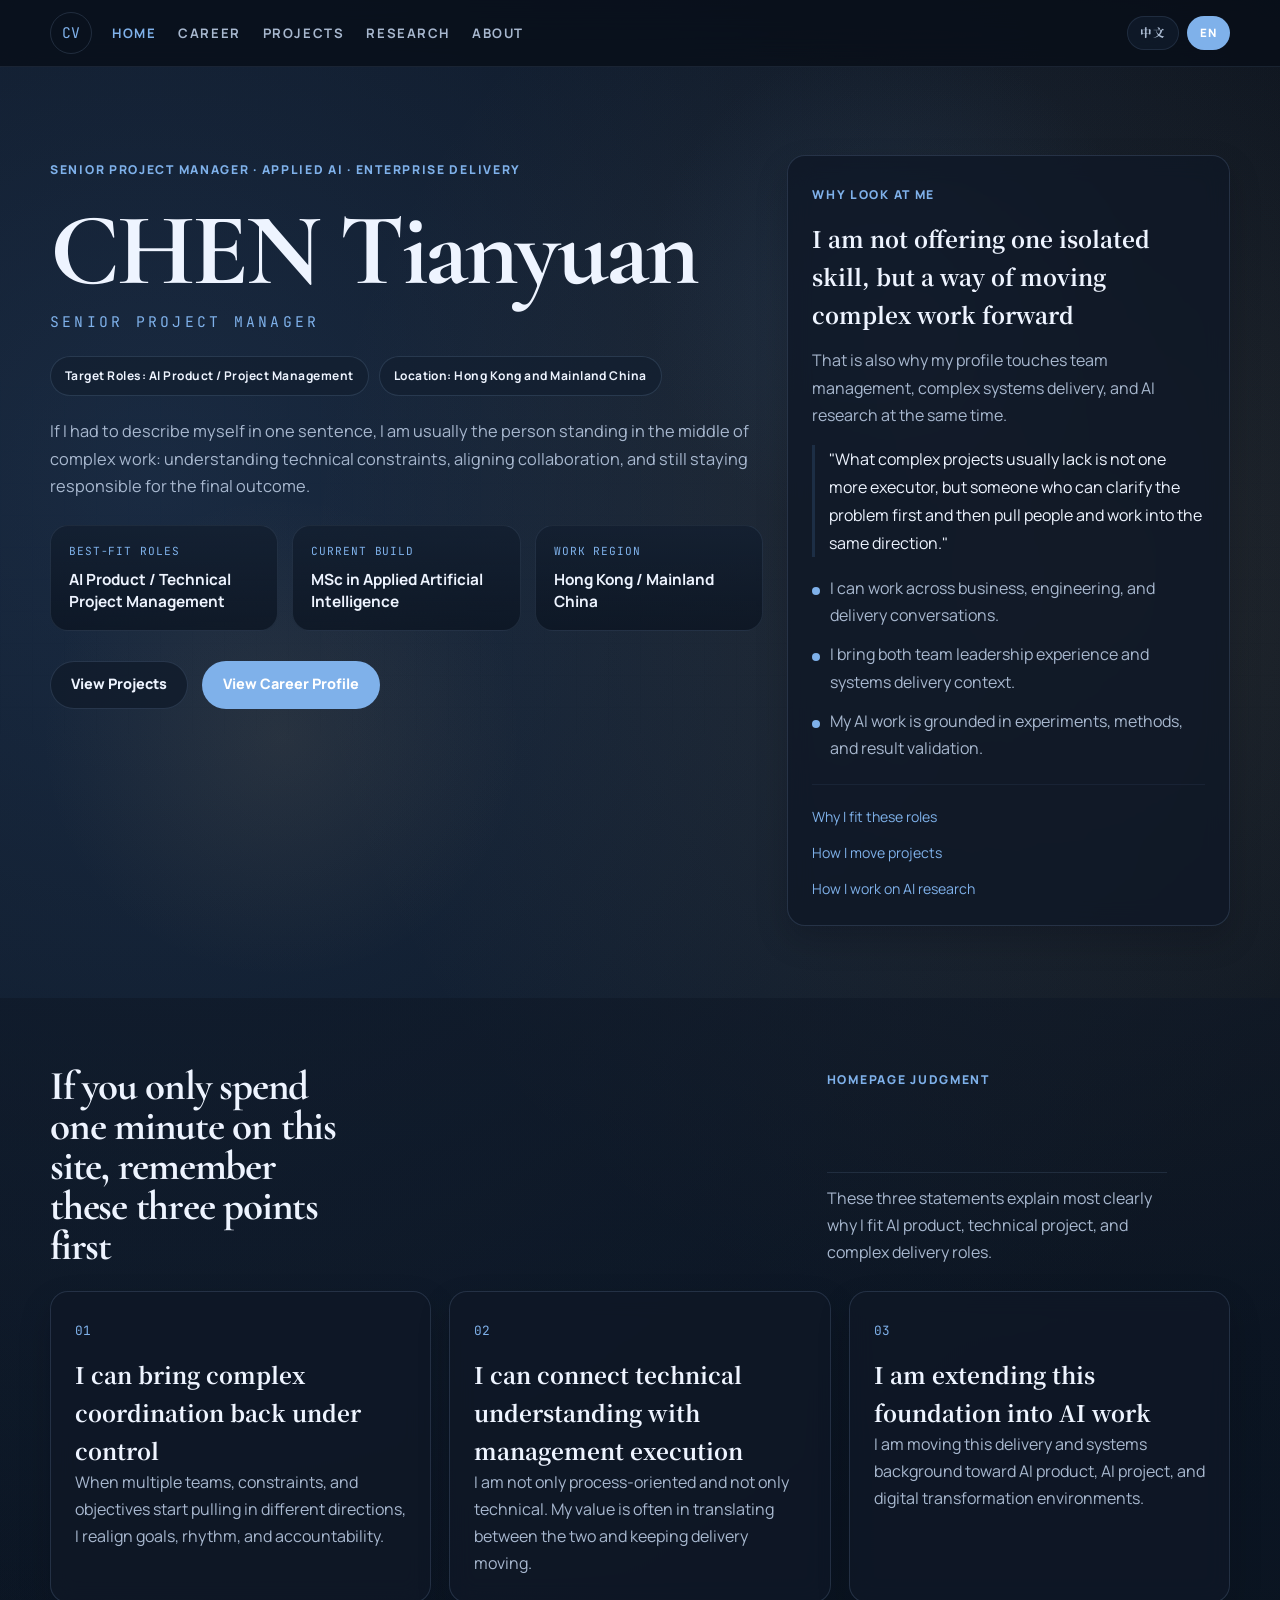
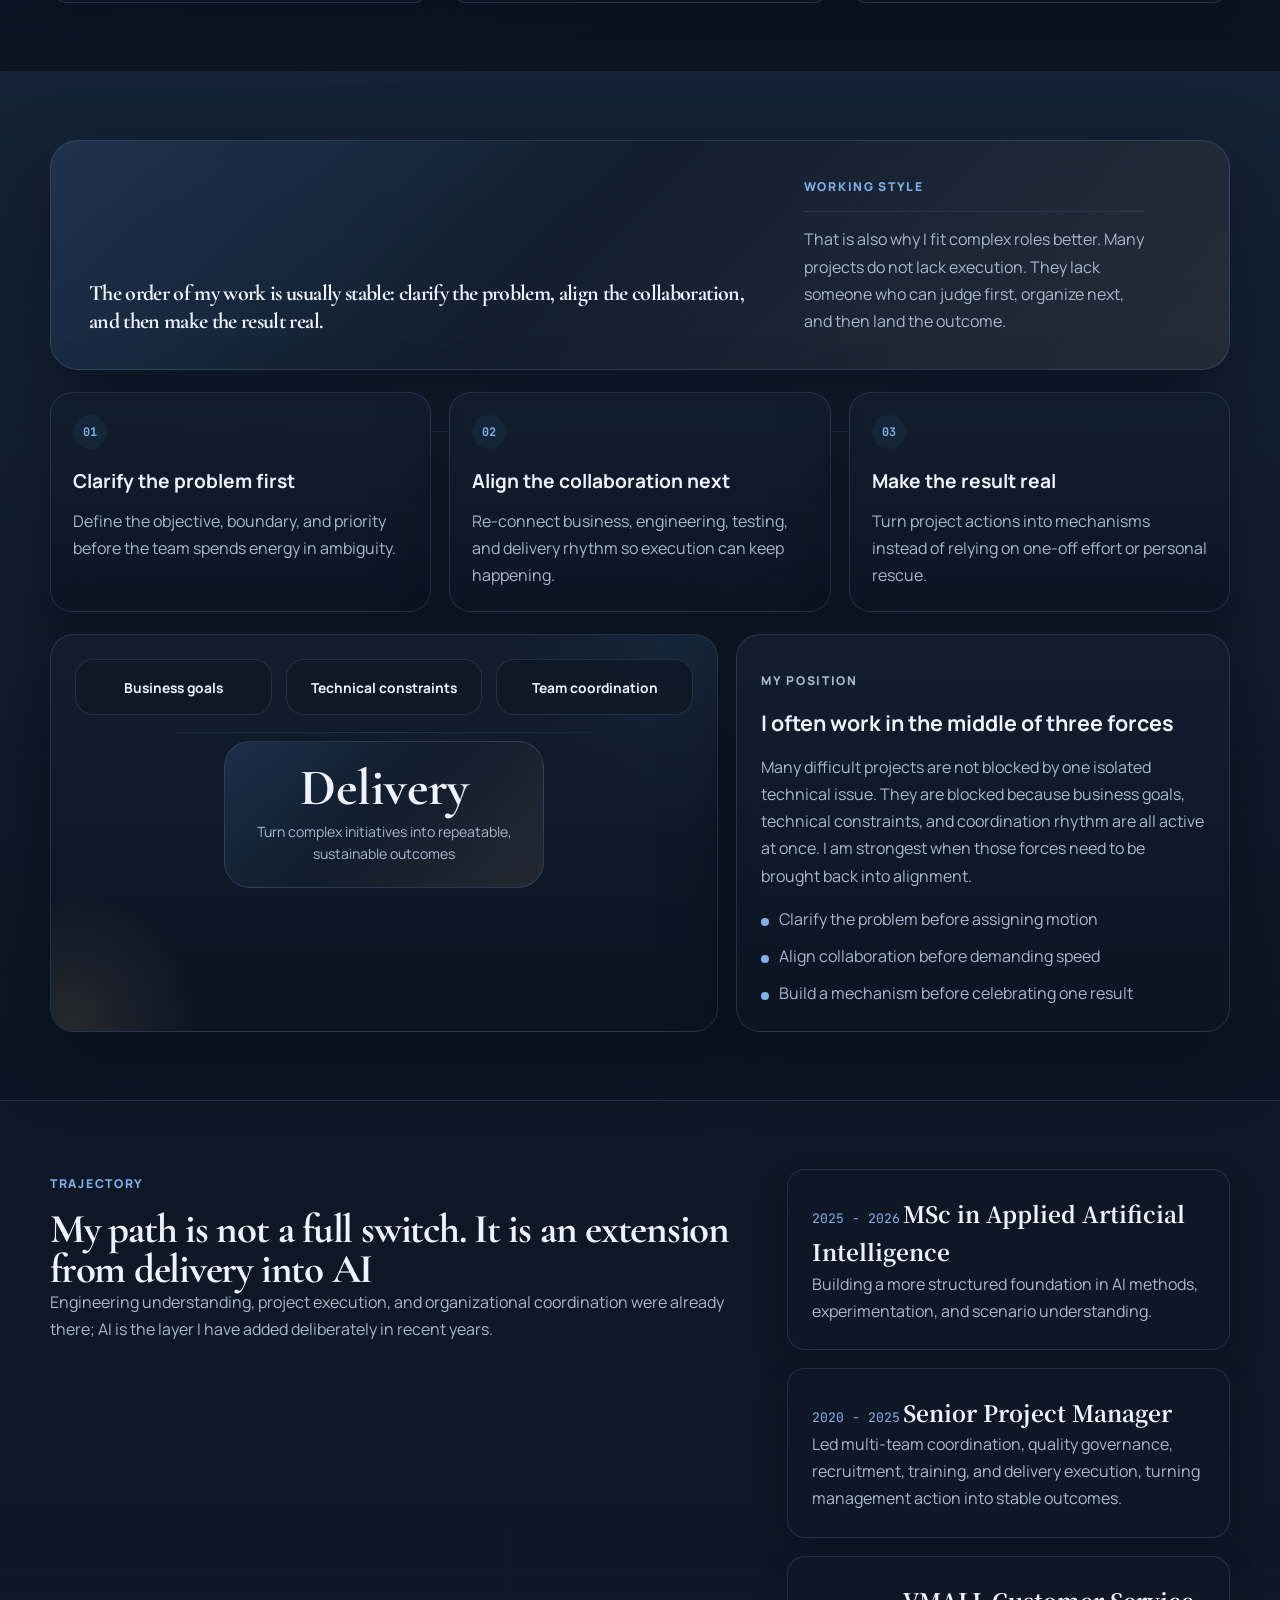
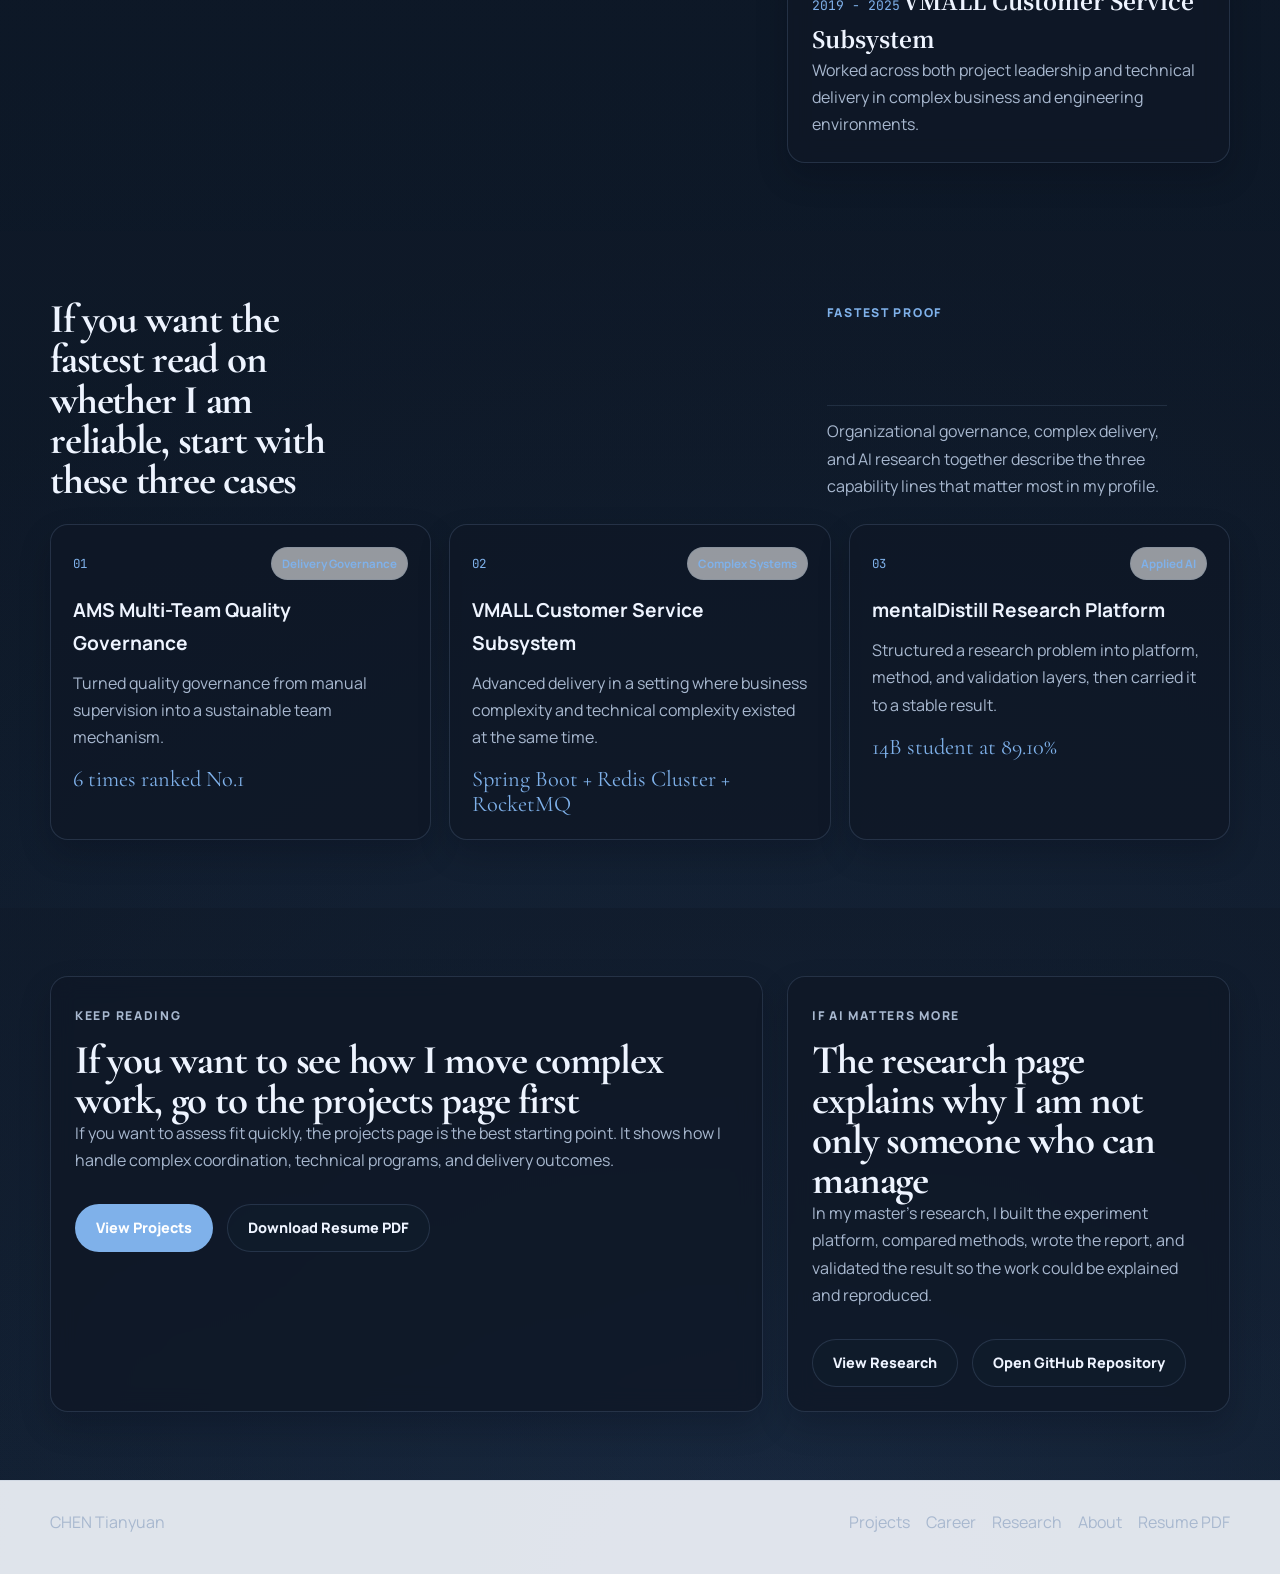
==== commit 89fc8531: "Rewrite home and about narratives" ====
--- a/en/index.html
+++ b/en/index.html
@@ -49,18 +49,18 @@
           <span class="signal-pill">Target Roles: AI Product / Project Management</span>
           <span class="signal-pill">Location: Hong Kong and Mainland China</span>
         </div>
-        <p class="lead">I have spent most of my career inside complex delivery environments, working across team leadership, systems coordination, and execution. I am now extending that experience toward AI and digital transformation work.</p>
+        <p class="lead">If I had to describe myself in one sentence, I am usually the person standing in the middle of complex work: understanding technical constraints, aligning collaboration, and still staying responsible for the final outcome.</p>
         <div class="hero-quickfacts">
           <div class="quickfact">
-            <span class="quickfact-label">Target roles</span>
+            <span class="quickfact-label">Best-fit roles</span>
             <strong>AI Product / Technical Project Management</strong>
           </div>
           <div class="quickfact">
-            <span class="quickfact-label">Current focus</span>
+            <span class="quickfact-label">Current build</span>
             <strong>MSc in Applied Artificial Intelligence</strong>
           </div>
           <div class="quickfact">
-            <span class="quickfact-label">Region</span>
+            <span class="quickfact-label">Work region</span>
             <strong>Hong Kong / Mainland China</strong>
           </div>
         </div>
@@ -70,19 +70,19 @@
         </div>
       </div>
       <div class="hero-card reveal">
-        <p class="card-kicker">In one sentence</p>
-        <h2>Core Strength</h2>
-        <p class="hero-card-text">I am strongest when a complex initiative needs to be clarified, coordinated, and carried through to a real outcome.</p>
-        <p class="hero-quote">"Strong delivery is not noise. It is the ability to make complexity understandable and keep people moving in the same direction."</p>
+        <p class="card-kicker">Why look at me</p>
+        <h2>I am not offering one isolated skill, but a way of moving complex work forward</h2>
+        <p class="hero-card-text">That is also why my profile touches team management, complex systems delivery, and AI research at the same time.</p>
+        <p class="hero-quote">"What complex projects usually lack is not one more executor, but someone who can clarify the problem first and then pull people and work into the same direction."</p>
         <ul class="fact-list">
           <li>I can work across business, engineering, and delivery conversations.</li>
           <li>I bring both team leadership experience and systems delivery context.</li>
-          <li>My interest in AI is grounded in experiments, not just terminology.</li>
+          <li>My AI work is grounded in experiments, methods, and result validation.</li>
         </ul>
         <div class="hero-mini-links">
-          <a href="career.html">Career timeline and experience</a>
-          <a href="projects.html">Selected projects and cases</a>
-          <a href="about.html">Education and contact details</a>
+          <a href="career.html">Why I fit these roles</a>
+          <a href="projects.html">How I move projects</a>
+          <a href="research.html">How I work on AI research</a>
         </div>
       </div>
     </div>
@@ -92,22 +92,24 @@
     <section class="section-block section-plain">
       <div class="shell">
         <div class="section-head reveal">
-          <p class="eyebrow">What I bring</p>
+          <p class="eyebrow">Homepage judgment</p>
+          <h2>If you only spend one minute on this site, remember these three points first</h2>
+          <p class="section-text">These three statements explain most clearly why I fit AI product, technical project, and complex delivery roles.</p>
         </div>
         <div class="feature-grid">
           <article class="feature-card reveal">
             <span class="index-tag">01</span>
-            <h3>Bring complex coordination back under control</h3>
+            <h3>I can bring complex coordination back under control</h3>
             <p>When multiple teams, constraints, and objectives start pulling in different directions, I realign goals, rhythm, and accountability.</p>
           </article>
           <article class="feature-card reveal">
             <span class="index-tag">02</span>
-            <h3>Connect technical and management thinking</h3>
+            <h3>I can connect technical understanding with management execution</h3>
             <p>I am not only process-oriented and not only technical. My value is often in translating between the two and keeping delivery moving.</p>
           </article>
           <article class="feature-card reveal">
             <span class="index-tag">03</span>
-            <h3>Extend this foundation into AI work</h3>
+            <h3>I am extending this foundation into AI work</h3>
             <p>I am moving this delivery and systems background toward AI product, AI project, and digital transformation environments.</p>
           </article>
         </div>
@@ -117,9 +119,9 @@
     <section class="section-block section-accent">
       <div class="shell">
         <div class="quote-band reveal">
-          <p class="eyebrow">How I work</p>
-          <h2>Clarify the problem, align the collaboration, and make the result real.</h2>
-          <p>I trust stable rhythm, reusable methods, and sustained coordination more than short-lived heroic rescue work.</p>
+          <p class="eyebrow">Working style</p>
+          <h2>The order of my work is usually stable: clarify the problem, align the collaboration, and then make the result real.</h2>
+          <p>That is also why I fit complex roles better. Many projects do not lack execution. They lack someone who can judge first, organize next, and then land the outcome.</p>
         </div>
         <div class="method-roadmap reveal">
           <article class="method-step">
@@ -129,12 +131,12 @@
           </article>
           <article class="method-step">
             <span>02</span>
-            <h3>Align collaboration next</h3>
+            <h3>Align the collaboration next</h3>
             <p>Re-connect business, engineering, testing, and delivery rhythm so execution can keep happening.</p>
           </article>
           <article class="method-step">
             <span>03</span>
-            <h3>Make outcomes sustainable</h3>
+            <h3>Make the result real</h3>
             <p>Turn project actions into mechanisms instead of relying on one-off effort or personal rescue.</p>
           </article>
         </div>
@@ -151,7 +153,7 @@
             </div>
           </div>
           <div class="visual-board-copy">
-            <p class="card-kicker">Working lens</p>
+            <p class="card-kicker">My position</p>
             <h3>I often work in the middle of three forces</h3>
             <p>Many difficult projects are not blocked by one isolated technical issue. They are blocked because business goals, technical constraints, and coordination rhythm are all active at once. I am strongest when those forces need to be brought back into alignment.</p>
             <ul class="fact-list compact">
@@ -168,8 +170,8 @@
       <div class="shell two-column">
         <div class="timeline-preview reveal">
           <p class="eyebrow">Trajectory</p>
-          <h2>From engineering and delivery into AI and digital transformation</h2>
-          <p class="section-text">One theme runs through my work: putting engineering understanding, project execution, and organizational coordination at the same table.</p>
+          <h2>My path is not a full switch. It is an extension from delivery into AI</h2>
+          <p class="section-text">Engineering understanding, project execution, and organizational coordination were already there; AI is the layer I have added deliberately in recent years.</p>
         </div>
         <div class="stack reveal">
           <div class="stack-item">
@@ -194,9 +196,9 @@
     <section class="section-block section-plain">
       <div class="shell">
         <div class="section-head reveal">
-          <p class="eyebrow">Selected Cases</p>
-          <h2>Three cases that demonstrate three capability lines</h2>
-          <p class="section-text">Organizational governance, complex delivery, and AI research represent the three capability lines that matter most in my profile.</p>
+          <p class="eyebrow">Fastest proof</p>
+          <h2>If you want the fastest read on whether I am reliable, start with these three cases</h2>
+          <p class="section-text">Organizational governance, complex delivery, and AI research together describe the three capability lines that matter most in my profile.</p>
         </div>
         <div class="case-strip-grid">
           <article class="case-strip reveal">
@@ -233,8 +235,8 @@
     <section class="section-block section-plain">
       <div class="shell highlight-row">
         <article class="feature-card reveal">
-          <p class="card-kicker">Projects</p>
-          <h2>Start with the projects page for the fastest read on how I work</h2>
+          <p class="card-kicker">Keep reading</p>
+          <h2>If you want to see how I move complex work, go to the projects page first</h2>
           <p>If you want to assess fit quickly, the projects page is the best starting point. It shows how I handle complex coordination, technical programs, and delivery outcomes.</p>
           <div class="cta-row">
             <a class="button button-primary" href="projects.html">View Projects</a>
@@ -242,8 +244,8 @@
           </div>
         </article>
         <article class="feature-card reveal">
-          <p class="card-kicker">Research</p>
-          <h2>My AI work is not conceptual. It includes a full experiment path.</h2>
+          <p class="card-kicker">If AI matters more</p>
+          <h2>The research page explains why I am not only someone who can manage</h2>
           <p>In my master's research, I built the experiment platform, compared methods, wrote the report, and validated the result so the work could be explained and reproduced.</p>
           <div class="cta-row">
             <a class="button button-secondary" href="research.html">View Research</a>
--- a/css/site.css
+++ b/css/site.css
@@ -1,16 +1,16 @@
 :root {
-  --bg: #f3f7fb;
-  --bg-soft: #e8eff7;
-  --panel: rgba(255, 255, 255, 0.84);
-  --panel-strong: rgba(255, 255, 255, 0.96);
-  --line: rgba(81, 111, 152, 0.16);
-  --line-strong: rgba(81, 111, 152, 0.28);
-  --text: #1f2d3f;
-  --muted: #52647c;
+  --bg: #08111d;
+  --bg-soft: #101b2a;
+  --panel: rgba(15, 24, 38, 0.82);
+  --panel-strong: rgba(20, 31, 48, 0.94);
+  --line: rgba(127, 155, 193, 0.2);
+  --line-strong: rgba(127, 155, 193, 0.34);
+  --text: #eef4ff;
+  --muted: #a8b8cf;
   --gold: #c4a46f;
-  --gold-soft: #d1b27d;
-  --aqua: #3f6896;
-  --shadow: 0 24px 70px rgba(37, 61, 94, 0.12);
+  --gold-soft: #dcc18d;
+  --aqua: #7fb1ea;
+  --shadow: 0 24px 72px rgba(2, 7, 15, 0.42);
   --max: 1180px;
   --radius: 22px;
 }
@@ -30,10 +30,10 @@
   font-family: "Manrope", "Noto Serif SC", sans-serif;
   color: var(--text);
   background:
-    radial-gradient(circle at 12% 10%, rgba(63, 104, 150, 0.12), transparent 28%),
-    radial-gradient(circle at 85% 12%, rgba(196, 164, 111, 0.1), transparent 18%),
-    radial-gradient(circle at 60% 100%, rgba(203, 221, 242, 0.34), transparent 28%),
-    linear-gradient(180deg, #f8fbff, #f3f7fb 36%, #e9f0f8 100%);
+    radial-gradient(circle at 12% 10%, rgba(83, 128, 189, 0.22), transparent 28%),
+    radial-gradient(circle at 85% 12%, rgba(196, 164, 111, 0.12), transparent 18%),
+    radial-gradient(circle at 60% 100%, rgba(43, 69, 104, 0.4), transparent 28%),
+    linear-gradient(180deg, #09111d, #0b1624 36%, #111e30 100%);
   line-height: 1.7;
   -webkit-font-smoothing: antialiased;
   overflow-x: hidden;
@@ -68,8 +68,8 @@
   top: 0;
   z-index: 20;
   backdrop-filter: blur(18px);
-  background: rgba(248, 251, 255, 0.84);
-  border-bottom: 1px solid rgba(81, 111, 152, 0.12);
+  background: rgba(8, 14, 24, 0.8);
+  border-bottom: 1px solid rgba(127, 155, 193, 0.14);
 }
 
 .nav-shell {
@@ -114,8 +114,8 @@
   min-height: 34px;
   padding: 0 12px;
   border-radius: 999px;
-  border: 1px solid rgba(81, 111, 152, 0.14);
-  background: rgba(255, 255, 255, 0.5);
+  border: 1px solid rgba(127, 155, 193, 0.16);
+  background: rgba(17, 28, 43, 0.82);
   color: var(--muted);
   font-size: 0.72rem;
   font-weight: 800;
@@ -272,7 +272,7 @@
   padding: 9px 14px;
   border-radius: 999px;
   border: 1px solid var(--line);
-  background: rgba(255, 255, 255, 0.58);
+  background: rgba(19, 31, 48, 0.72);
   color: var(--text);
   font-size: 0.75rem;
   letter-spacing: 0.04em;
@@ -284,7 +284,7 @@
 .timeline-preview h2,
 .feature-card h2 {
   margin-top: 12px;
-  font-size: clamp(2.5rem, 4vw, 4.2rem);
+  font-size: clamp(1.9rem, 3.2vw, 3.1rem);
 }
 
 .lead,
@@ -314,9 +314,9 @@
 
 .quickfact {
   padding: 16px 18px;
-  border: 1px solid rgba(81, 111, 152, 0.12);
+  border: 1px solid rgba(127, 155, 193, 0.14);
   border-radius: 18px;
-  background: linear-gradient(180deg, rgba(255, 255, 255, 0.86), rgba(244, 248, 253, 0.66));
+  background: linear-gradient(180deg, rgba(19, 31, 48, 0.86), rgba(11, 20, 33, 0.78));
 }
 
 .quickfact-label {
@@ -378,7 +378,7 @@
 
 .button-secondary {
   color: var(--text);
-  background: rgba(255, 255, 255, 0.56);
+  background: rgba(17, 28, 43, 0.84);
   border-color: var(--line);
 }
 
@@ -392,7 +392,7 @@
 .stack-item {
   border: 1px solid var(--line);
   background: var(--panel);
-  box-shadow: var(--shadow);
+  box-shadow: 0 14px 32px rgba(2, 7, 15, 0.2);
   backdrop-filter: blur(12px);
 }
 
@@ -402,7 +402,7 @@
 .matrix-card,
 .edu-card,
 .stack-item {
-  border-radius: var(--radius);
+  border-radius: 18px;
   padding: 24px;
 }
 
@@ -490,7 +490,7 @@
 }
 
 .section-block {
-  padding: 78px 0;
+  padding: 68px 0;
 }
 
 .section-tight-top {
@@ -502,38 +502,54 @@
 }
 
 .section-plain {
-  background: linear-gradient(180deg, rgba(255, 255, 255, 0.42), rgba(255, 255, 255, 0.08));
+  background: linear-gradient(180deg, rgba(14, 23, 37, 0.58), rgba(8, 14, 24, 0.18));
 }
 
 .section-accent {
   background:
-    linear-gradient(180deg, rgba(63, 104, 150, 0.08), rgba(255, 255, 255, 0.18)),
-    linear-gradient(180deg, rgba(255, 255, 255, 0.42), rgba(255, 255, 255, 0.1));
-  border-top: 1px solid rgba(81, 111, 152, 0.1);
-  border-bottom: 1px solid rgba(81, 111, 152, 0.1);
+    linear-gradient(180deg, rgba(83, 128, 189, 0.12), rgba(12, 21, 34, 0.2)),
+    linear-gradient(180deg, rgba(14, 23, 37, 0.62), rgba(9, 16, 27, 0.28));
+  border-top: 1px solid rgba(127, 155, 193, 0.1);
+  border-bottom: 1px solid rgba(127, 155, 193, 0.1);
 }
 
 .quote-band {
+  display: grid;
+  grid-template-columns: minmax(0, 1.45fr) minmax(260px, 0.82fr);
+  gap: 14px 30px;
+  align-items: end;
   padding: 34px 38px;
   border: 1px solid var(--line);
   border-radius: 28px;
   background:
-    linear-gradient(135deg, rgba(63, 104, 150, 0.08), rgba(255, 255, 255, 0.94) 44%, rgba(196, 164, 111, 0.08));
+    linear-gradient(135deg, rgba(68, 109, 166, 0.22), rgba(19, 31, 48, 0.96) 44%, rgba(196, 164, 111, 0.1));
   box-shadow: var(--shadow);
 }
 
+.quote-band .eyebrow {
+  grid-column: 2;
+  align-self: start;
+  margin-top: 2px;
+}
+
 .quote-band h2 {
-  margin-top: 12px;
-  max-width: 16ch;
+  grid-column: 1;
+  grid-row: 1 / span 2;
+  margin-top: 0;
+  max-width: none;
   font-family: "Cormorant Garamond", "Noto Serif SC", serif;
-  font-size: clamp(2.2rem, 4vw, 4rem);
-  line-height: 1.04;
+  font-size: clamp(1.24rem, 1.72vw, 1.88rem);
+  line-height: 1.24;
   letter-spacing: -0.03em;
-}
-
-.quote-band p {
-  margin-top: 14px;
-  max-width: 58ch;
+  color: var(--text);
+}
+
+.quote-band > p:not(.eyebrow) {
+  grid-column: 2;
+  margin-top: 0;
+  max-width: 34ch;
+  padding-top: 14px;
+  border-top: 1px solid rgba(127, 155, 193, 0.16);
   color: var(--muted);
 }
 
@@ -563,7 +579,7 @@
   border: 1px solid var(--line);
   border-radius: 22px;
   padding: 22px;
-  background: linear-gradient(180deg, rgba(255, 255, 255, 0.82), rgba(242, 247, 252, 0.56));
+  background: linear-gradient(180deg, rgba(18, 30, 47, 0.9), rgba(11, 20, 33, 0.82));
   box-shadow: var(--shadow);
 }
 
@@ -612,7 +628,7 @@
   position: relative;
   border: 1px solid var(--line);
   border-radius: 24px;
-  background: linear-gradient(180deg, rgba(255, 255, 255, 0.9), rgba(242, 247, 252, 0.62));
+  background: linear-gradient(180deg, rgba(18, 30, 47, 0.92), rgba(11, 20, 33, 0.82));
   box-shadow: var(--shadow);
 }
 
@@ -662,9 +678,9 @@
   justify-content: center;
   min-height: 56px;
   padding: 10px 14px;
-  border: 1px solid rgba(81, 111, 152, 0.14);
+  border: 1px solid rgba(127, 155, 193, 0.18);
   border-radius: 18px;
-  background: rgba(255, 255, 255, 0.82);
+  background: rgba(15, 25, 39, 0.92);
   color: var(--text);
   font-size: 0.86rem;
   font-weight: 700;
@@ -693,8 +709,8 @@
   margin: 26px auto 0;
   padding: 22px;
   border-radius: 26px;
-  background: linear-gradient(135deg, rgba(63, 104, 150, 0.14), rgba(255, 255, 255, 0.98) 48%, rgba(196, 164, 111, 0.12));
-  border: 1px solid rgba(81, 111, 152, 0.16);
+  background: linear-gradient(135deg, rgba(83, 128, 189, 0.2), rgba(18, 30, 47, 0.98) 48%, rgba(196, 164, 111, 0.12));
+  border: 1px solid rgba(127, 155, 193, 0.2);
   text-align: center;
 }
 
@@ -740,7 +756,32 @@
 }
 
 .section-head {
-  margin-bottom: 28px;
+  display: grid;
+  grid-template-columns: minmax(0, 1.3fr) minmax(240px, 0.7fr);
+  gap: 10px 28px;
+  align-items: end;
+  margin-bottom: 24px;
+}
+
+.section-head .eyebrow {
+  grid-column: 2;
+  align-self: start;
+  margin-top: 4px;
+}
+
+.section-head h2 {
+  grid-column: 1;
+  grid-row: 1 / span 2;
+  margin-top: 0;
+  max-width: 15ch;
+}
+
+.section-head .section-text {
+  grid-column: 2;
+  margin-top: 0;
+  max-width: 34ch;
+  padding-top: 12px;
+  border-top: 1px solid rgba(127, 155, 193, 0.16);
 }
 
 .feature-grid,
@@ -1023,8 +1064,8 @@
   margin-bottom: 16px;
   padding: 12px 14px;
   border-radius: 16px;
-  border: 1px solid rgba(81, 111, 152, 0.12);
-  background: linear-gradient(180deg, rgba(255, 255, 255, 0.78), rgba(242, 247, 252, 0.54));
+  border: 1px solid rgba(127, 155, 193, 0.14);
+  background: linear-gradient(180deg, rgba(18, 30, 47, 0.88), rgba(11, 20, 33, 0.78));
 }
 
 .project-roleline span {
@@ -1049,10 +1090,10 @@
 .case-strip,
 .proof-card {
   border: 1px solid var(--line);
-  border-radius: 22px;
+  border-radius: 18px;
   padding: 22px;
   background: var(--panel);
-  box-shadow: var(--shadow);
+  box-shadow: 0 14px 32px rgba(2, 7, 15, 0.2);
 }
 
 .case-strip-head {
@@ -1110,8 +1151,8 @@
 .project-block {
   padding: 16px 18px;
   border-radius: 18px;
-  border: 1px solid rgba(81, 111, 152, 0.12);
-  background: linear-gradient(180deg, rgba(255, 255, 255, 0.76), rgba(242, 247, 252, 0.5));
+  border: 1px solid rgba(127, 155, 193, 0.14);
+  background: linear-gradient(180deg, rgba(18, 30, 47, 0.86), rgba(11, 20, 33, 0.76));
 }
 
 .project-block span {
@@ -1428,11 +1469,11 @@
     grid-template-columns: repeat(4, minmax(0, 1fr));
     gap: 8px;
     padding: 10px;
-    border: 1px solid rgba(81, 111, 152, 0.18);
+    border: 1px solid rgba(127, 155, 193, 0.16);
     border-radius: 18px;
-    background: rgba(246, 250, 255, 0.94);
+    background: rgba(9, 16, 27, 0.94);
     backdrop-filter: blur(18px);
-    box-shadow: 0 18px 32px rgba(37, 61, 94, 0.12);
+    box-shadow: 0 18px 32px rgba(2, 7, 15, 0.32);
   }
 
   .mobile-quickbar a {
@@ -1442,8 +1483,8 @@
     min-height: 44px;
     padding: 0 10px;
     border-radius: 12px;
-    border: 1px solid rgba(81, 111, 152, 0.12);
-    background: rgba(255, 255, 255, 0.62);
+    border: 1px solid rgba(127, 155, 193, 0.14);
+    background: rgba(19, 31, 48, 0.8);
     color: var(--text);
     font-size: 0.78rem;
     font-weight: 800;
@@ -1452,8 +1493,56 @@
 
   .mobile-quickbar a.mobile-quickbar-primary {
     background: var(--aqua);
-    color: #ffffff;
+    color: #08111d;
     border-color: transparent;
+  }
+
+  .quote-band {
+    grid-template-columns: 1fr;
+    gap: 12px;
+    padding: 28px 24px;
+  }
+
+  .section-head {
+    grid-template-columns: 1fr;
+    gap: 10px;
+    margin-bottom: 20px;
+  }
+
+  .section-head .eyebrow,
+  .section-head h2,
+  .section-head .section-text {
+    grid-column: 1;
+    grid-row: auto;
+  }
+
+  .section-head h2,
+  .section-head .section-text {
+    max-width: 100%;
+  }
+
+  .section-head .section-text {
+    padding-top: 0;
+    border-top: 0;
+  }
+
+  .quote-band .eyebrow,
+  .quote-band h2,
+  .quote-band > p:not(.eyebrow) {
+    grid-column: 1;
+    grid-row: auto;
+  }
+
+  .quote-band > p:not(.eyebrow) {
+    max-width: 100%;
+    padding-top: 0;
+    border-top: 0;
+  }
+
+  .quote-band h2 {
+    max-width: 100%;
+    font-size: clamp(1.18rem, 4.1vw, 1.56rem);
+    line-height: 1.2;
   }
 }
 
@@ -1513,6 +1602,20 @@
 
   .lang-switch {
     gap: 6px;
+  }
+
+  .quote-band {
+    padding: 24px 20px;
+  }
+
+  .quote-band h2 {
+    font-size: 1.08rem;
+    line-height: 1.24;
+  }
+
+  .section-head h2 {
+    font-size: 1.5rem;
+    line-height: 1.16;
   }
 
   .hero-quickfacts {
@@ -1556,10 +1659,10 @@
   .contact-card,
   .project-card,
   .case-strip,
-  .proof-card {
     border-radius: 18px;
-  }
-
+    border-radius: 18px;
+  }
+    box-shadow: 0 14px 32px rgba(2, 7, 15, 0.2);
   .mobile-quickbar {
     left: 10px;
     right: 10px;
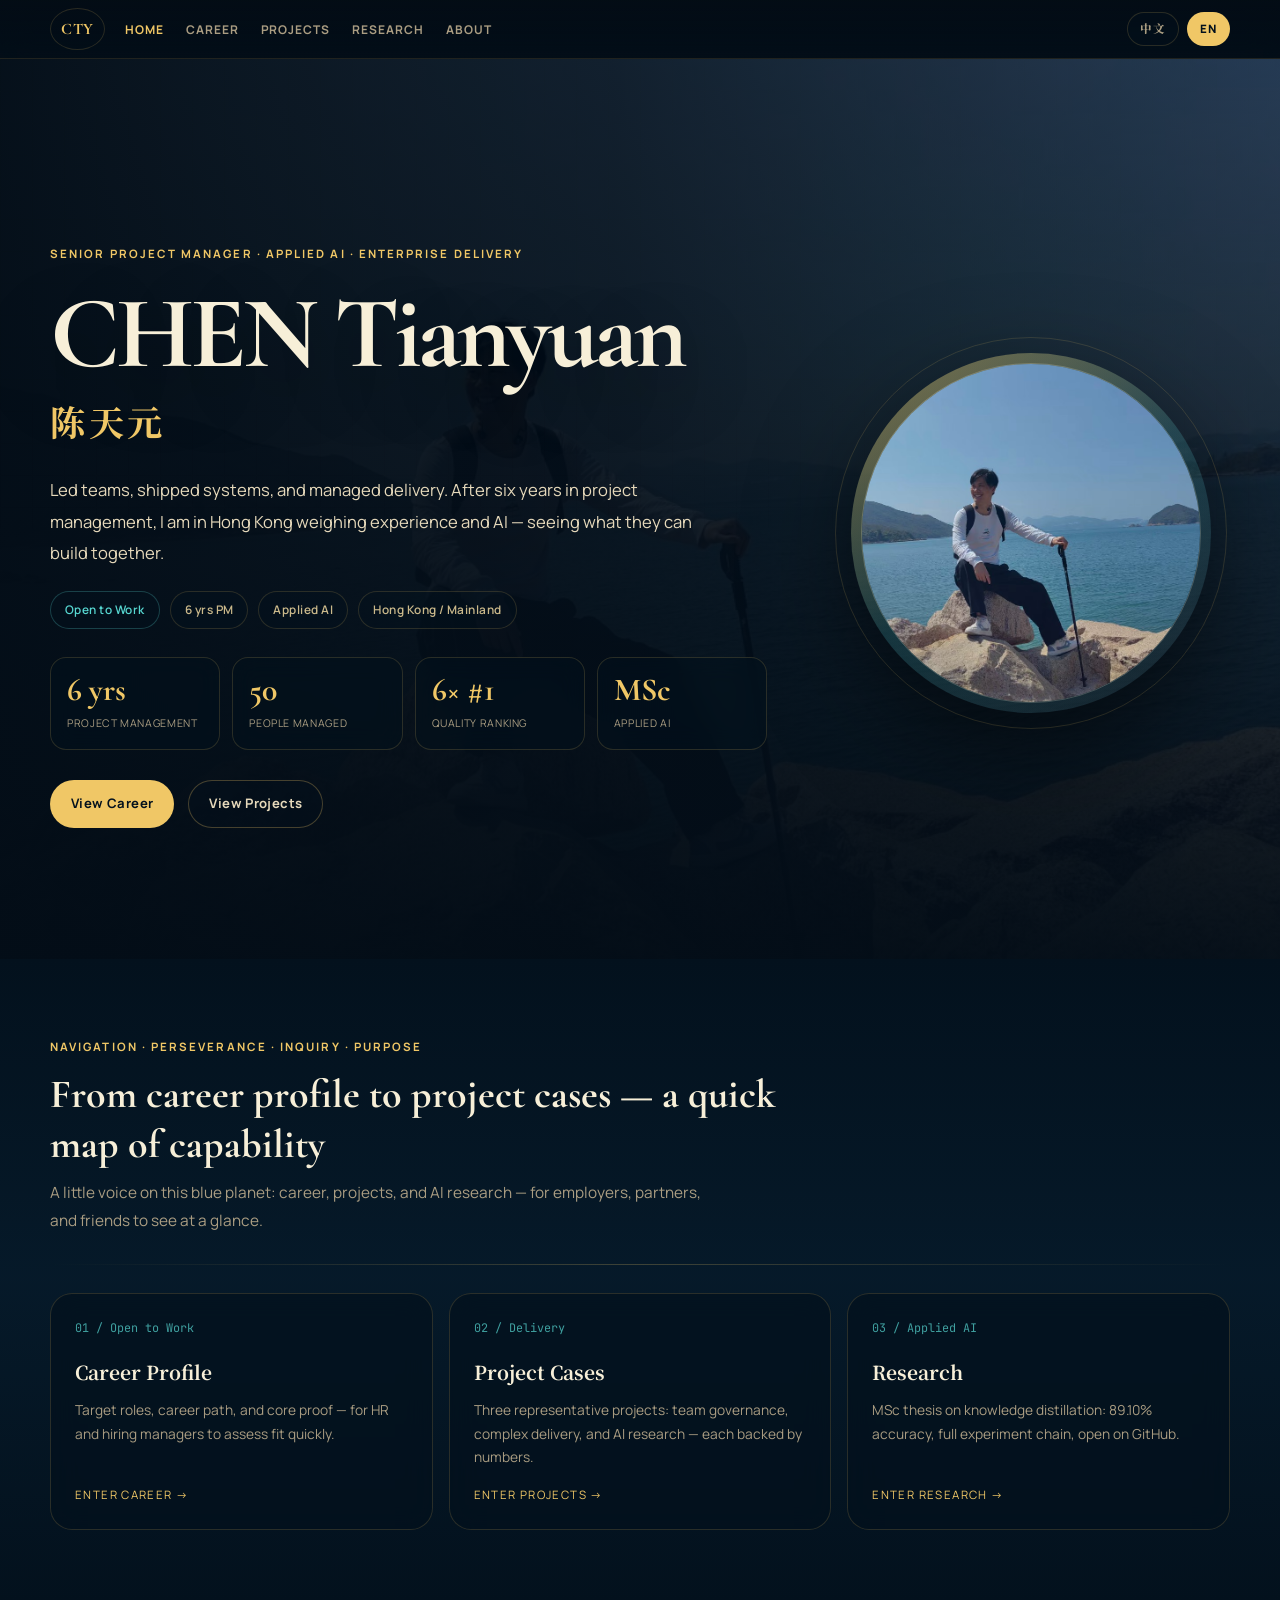
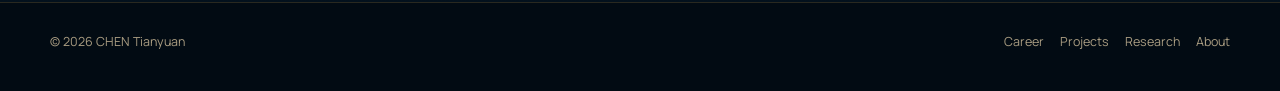
==== commit 8ee2bbb7: "cursor修改" ====
--- a/en/index.html
+++ b/en/index.html
@@ -5,13 +5,8 @@
   <meta charset="UTF-8">
   <meta name="viewport" content="width=device-width, initial-scale=1.0">
   <title>CHEN Tianyuan | Senior Project Manager</title>
-  <meta name="description" content="CHEN Tianyuan personal website: Senior Project Manager with 6 years of team management experience, Java and distributed systems background, and an MSc in Applied Artificial Intelligence.">
-  <meta property="og:title" content="CHEN Tianyuan | Senior Project Manager">
-  <meta property="og:description" content="6 years of team management, delivery leadership at 50-person scale, Java and e-commerce systems background, MSc in Applied Artificial Intelligence.">
-  <meta property="og:type" content="website">
-  <meta name="twitter:title" content="CHEN Tianyuan | Senior Project Manager">
-  <meta name="twitter:description" content="Senior Project Manager with 6 years of team management experience, MSc in Applied Artificial Intelligence, focused on AI, complex delivery, and digital transformation.">
-  <meta name="twitter:card" content="summary_large_image">
+  <meta name="description" content="CHEN Tianyuan: Senior Project Manager, 6 years team leadership, Java & distributed systems, MSc Applied AI.">
+  <meta property="og:image" content="../assets/img/portrait.png">
   <link rel="preconnect" href="https://fonts.googleapis.com">
   <link rel="preconnect" href="https://fonts.gstatic.com" crossorigin>
   <link href="https://fonts.googleapis.com/css2?family=Cormorant+Garamond:wght@500;600;700&family=Manrope:wght@400;500;600;700;800&family=Noto+Serif+SC:wght@400;500;600;700&family=JetBrains+Mono:wght@400;600&display=swap" rel="stylesheet">
@@ -21,7 +16,7 @@
 <body class="lang-en" data-page="home">
   <nav class="site-nav">
     <div class="shell nav-shell">
-      <a class="brand" href="index.html">CV</a>
+      <a class="brand" href="index.html">CTY</a>
       <div class="nav-links">
         <a href="index.html" data-nav="home">Home</a>
         <a href="career.html" data-nav="career">Career</a>
@@ -37,243 +32,89 @@
   </nav>
 
   <header class="hero-panel hero-home">
+    <div class="hero-bg" aria-hidden="true"></div>
     <div class="hero-noise"></div>
     <div class="shell hero-grid">
       <div class="hero-copy reveal">
         <p class="eyebrow">Senior Project Manager · Applied AI · Enterprise Delivery</p>
         <div class="name-lockup">
           <h1>CHEN Tianyuan</h1>
-          <p class="hero-roman">Senior Project Manager</p>
+          <p class="hero-roman">陈天元</p>
         </div>
+        <p class="lead">Led teams, shipped systems, and managed delivery. After six years in project management, I am in Hong Kong weighing experience and AI — seeing what they can build together.</p>
         <div class="signal-row">
-          <span class="signal-pill">Target Roles: AI Product / Project Management</span>
-          <span class="signal-pill">Location: Hong Kong and Mainland China</span>
+          <span class="signal-pill cyan">Open to Work</span>
+          <span class="signal-pill">6 yrs PM</span>
+          <span class="signal-pill">Applied AI</span>
+          <span class="signal-pill">Hong Kong / Mainland</span>
         </div>
-        <p class="lead">If I had to describe myself in one sentence, I am usually the person standing in the middle of complex work: understanding technical constraints, aligning collaboration, and still staying responsible for the final outcome.</p>
-        <div class="hero-quickfacts">
-          <div class="quickfact">
-            <span class="quickfact-label">Best-fit roles</span>
-            <strong>AI Product / Technical Project Management</strong>
-          </div>
-          <div class="quickfact">
-            <span class="quickfact-label">Current build</span>
-            <strong>MSc in Applied Artificial Intelligence</strong>
-          </div>
-          <div class="quickfact">
-            <span class="quickfact-label">Work region</span>
-            <strong>Hong Kong / Mainland China</strong>
-          </div>
+        <div class="hero-statbar">
+          <div class="stat-chip"><strong>6 yrs</strong><span>Project management</span></div>
+          <div class="stat-chip"><strong>50</strong><span>People managed</span></div>
+          <div class="stat-chip"><strong>6× #1</strong><span>Quality ranking</span></div>
+          <div class="stat-chip"><strong>MSc</strong><span>Applied AI</span></div>
         </div>
         <div class="cta-row">
+          <a class="button button-primary" href="career.html">View Career</a>
           <a class="button button-secondary" href="projects.html">View Projects</a>
-          <a class="button button-primary" href="career.html">View Career Profile</a>
         </div>
       </div>
-      <div class="hero-card reveal">
-        <p class="card-kicker">Why look at me</p>
-        <h2>I am not offering one isolated skill, but a way of moving complex work forward</h2>
-        <p class="hero-card-text">That is also why my profile touches team management, complex systems delivery, and AI research at the same time.</p>
-        <p class="hero-quote">"What complex projects usually lack is not one more executor, but someone who can clarify the problem first and then pull people and work into the same direction."</p>
-        <ul class="fact-list">
-          <li>I can work across business, engineering, and delivery conversations.</li>
-          <li>I bring both team leadership experience and systems delivery context.</li>
-          <li>My AI work is grounded in experiments, methods, and result validation.</li>
-        </ul>
-        <div class="hero-mini-links">
-          <a href="career.html">Why I fit these roles</a>
-          <a href="projects.html">How I move projects</a>
-          <a href="research.html">How I work on AI research</a>
-        </div>
+      <div class="hero-photo reveal">
+        <img src="../assets/img/portrait.png" alt="CHEN Tianyuan">
       </div>
     </div>
   </header>
 
   <main>
-    <section class="section-block section-plain">
+    <section class="section-block">
       <div class="shell">
         <div class="section-head reveal">
-          <p class="eyebrow">Homepage judgment</p>
-          <h2>If you only spend one minute on this site, remember these three points first</h2>
-          <p class="section-text">These three statements explain most clearly why I fit AI product, technical project, and complex delivery roles.</p>
+          <p class="eyebrow">Navigation · Perseverance · Inquiry · Purpose</p>
+          <h2>From career profile to project cases — a quick map of capability</h2>
+          <p class="section-text">A little voice on this blue planet: career, projects, and AI research — for employers, partners, and friends to see at a glance.</p>
         </div>
-        <div class="feature-grid">
-          <article class="feature-card reveal">
-            <span class="index-tag">01</span>
-            <h3>I can bring complex coordination back under control</h3>
-            <p>When multiple teams, constraints, and objectives start pulling in different directions, I realign goals, rhythm, and accountability.</p>
-          </article>
-          <article class="feature-card reveal">
-            <span class="index-tag">02</span>
-            <h3>I can connect technical understanding with management execution</h3>
-            <p>I am not only process-oriented and not only technical. My value is often in translating between the two and keeping delivery moving.</p>
-          </article>
-          <article class="feature-card reveal">
-            <span class="index-tag">03</span>
-            <h3>I am extending this foundation into AI work</h3>
-            <p>I am moving this delivery and systems background toward AI product, AI project, and digital transformation environments.</p>
-          </article>
+        <div class="wave-divider"></div>
+        <div class="portal-grid">
+          <a class="portal-card reveal" href="career.html">
+            <span class="portal-num">01 / Open to Work</span>
+            <h3>Career Profile</h3>
+            <p>Target roles, career path, and core proof — for HR and hiring managers to assess fit quickly.</p>
+            <span class="portal-arrow">Enter Career →</span>
+          </a>
+          <a class="portal-card reveal" href="projects.html">
+            <span class="portal-num">02 / Delivery</span>
+            <h3>Project Cases</h3>
+            <p>Three representative projects: team governance, complex delivery, and AI research — each backed by numbers.</p>
+            <span class="portal-arrow">Enter Projects →</span>
+          </a>
+          <a class="portal-card reveal" href="research.html">
+            <span class="portal-num">03 / Applied AI</span>
+            <h3>Research</h3>
+            <p>MSc thesis on knowledge distillation: 89.10% accuracy, full experiment chain, open on GitHub.</p>
+            <span class="portal-arrow">Enter Research →</span>
+          </a>
         </div>
-      </div>
-    </section>
-
-    <section class="section-block section-accent">
-      <div class="shell">
-        <div class="quote-band reveal">
-          <p class="eyebrow">Working style</p>
-          <h2>The order of my work is usually stable: clarify the problem, align the collaboration, and then make the result real.</h2>
-          <p>That is also why I fit complex roles better. Many projects do not lack execution. They lack someone who can judge first, organize next, and then land the outcome.</p>
-        </div>
-        <div class="method-roadmap reveal">
-          <article class="method-step">
-            <span>01</span>
-            <h3>Clarify the problem first</h3>
-            <p>Define the objective, boundary, and priority before the team spends energy in ambiguity.</p>
-          </article>
-          <article class="method-step">
-            <span>02</span>
-            <h3>Align the collaboration next</h3>
-            <p>Re-connect business, engineering, testing, and delivery rhythm so execution can keep happening.</p>
-          </article>
-          <article class="method-step">
-            <span>03</span>
-            <h3>Make the result real</h3>
-            <p>Turn project actions into mechanisms instead of relying on one-off effort or personal rescue.</p>
-          </article>
-        </div>
-        <div class="visual-board reveal">
-          <div class="visual-board-diagram">
-            <div class="visual-node-layer">
-              <span class="visual-node">Business goals</span>
-              <span class="visual-node">Technical constraints</span>
-              <span class="visual-node">Team coordination</span>
-            </div>
-            <div class="visual-core">
-              <strong>Delivery</strong>
-              <span>Turn complex initiatives into repeatable, sustainable outcomes</span>
-            </div>
-          </div>
-          <div class="visual-board-copy">
-            <p class="card-kicker">My position</p>
-            <h3>I often work in the middle of three forces</h3>
-            <p>Many difficult projects are not blocked by one isolated technical issue. They are blocked because business goals, technical constraints, and coordination rhythm are all active at once. I am strongest when those forces need to be brought back into alignment.</p>
-            <ul class="fact-list compact">
-              <li>Clarify the problem before assigning motion</li>
-              <li>Align collaboration before demanding speed</li>
-              <li>Build a mechanism before celebrating one result</li>
-            </ul>
-          </div>
-        </div>
-      </div>
-    </section>
-
-    <section class="section-block section-plain">
-      <div class="shell two-column">
-        <div class="timeline-preview reveal">
-          <p class="eyebrow">Trajectory</p>
-          <h2>My path is not a full switch. It is an extension from delivery into AI</h2>
-          <p class="section-text">Engineering understanding, project execution, and organizational coordination were already there; AI is the layer I have added deliberately in recent years.</p>
-        </div>
-        <div class="stack reveal">
-          <div class="stack-item">
-            <span>2025 - 2026</span>
-            <strong>MSc in Applied Artificial Intelligence</strong>
-            <p>Building a more structured foundation in AI methods, experimentation, and scenario understanding.</p>
-          </div>
-          <div class="stack-item">
-            <span>2020 - 2025</span>
-            <strong>Senior Project Manager</strong>
-            <p>Led multi-team coordination, quality governance, recruitment, training, and delivery execution, turning management action into stable outcomes.</p>
-          </div>
-          <div class="stack-item">
-            <span>2019 - 2025</span>
-            <strong>VMALL Customer Service Subsystem</strong>
-            <p>Worked across both project leadership and technical delivery in complex business and engineering environments.</p>
-          </div>
-        </div>
-      </div>
-    </section>
-
-    <section class="section-block section-plain">
-      <div class="shell">
-        <div class="section-head reveal">
-          <p class="eyebrow">Fastest proof</p>
-          <h2>If you want the fastest read on whether I am reliable, start with these three cases</h2>
-          <p class="section-text">Organizational governance, complex delivery, and AI research together describe the three capability lines that matter most in my profile.</p>
-        </div>
-        <div class="case-strip-grid">
-          <article class="case-strip reveal">
-            <div class="case-strip-head">
-              <span class="case-strip-num">01</span>
-              <span class="case-strip-tag">Delivery Governance</span>
-            </div>
-            <h3>AMS Multi-Team Quality Governance</h3>
-            <p>Turned quality governance from manual supervision into a sustainable team mechanism.</p>
-            <div class="case-strip-metric">6 times ranked No.1</div>
-          </article>
-          <article class="case-strip reveal">
-            <div class="case-strip-head">
-              <span class="case-strip-num">02</span>
-              <span class="case-strip-tag">Complex Systems</span>
-            </div>
-            <h3>VMALL Customer Service Subsystem</h3>
-            <p>Advanced delivery in a setting where business complexity and technical complexity existed at the same time.</p>
-            <div class="case-strip-metric">Spring Boot + Redis Cluster + RocketMQ</div>
-          </article>
-          <article class="case-strip reveal">
-            <div class="case-strip-head">
-              <span class="case-strip-num">03</span>
-              <span class="case-strip-tag">Applied AI</span>
-            </div>
-            <h3>mentalDistill Research Platform</h3>
-            <p>Structured a research problem into platform, method, and validation layers, then carried it to a stable result.</p>
-            <div class="case-strip-metric">14B student at 89.10%</div>
-          </article>
-        </div>
-      </div>
-    </section>
-
-    <section class="section-block section-plain">
-      <div class="shell highlight-row">
-        <article class="feature-card reveal">
-          <p class="card-kicker">Keep reading</p>
-          <h2>If you want to see how I move complex work, go to the projects page first</h2>
-          <p>If you want to assess fit quickly, the projects page is the best starting point. It shows how I handle complex coordination, technical programs, and delivery outcomes.</p>
-          <div class="cta-row">
-            <a class="button button-primary" href="projects.html">View Projects</a>
-            <a class="button button-secondary" href="../陈天元pm.pdf" download>Download Resume PDF</a>
-          </div>
-        </article>
-        <article class="feature-card reveal">
-          <p class="card-kicker">If AI matters more</p>
-          <h2>The research page explains why I am not only someone who can manage</h2>
-          <p>In my master's research, I built the experiment platform, compared methods, wrote the report, and validated the result so the work could be explained and reproduced.</p>
-          <div class="cta-row">
-            <a class="button button-secondary" href="research.html">View Research</a>
-            <a class="button button-secondary" href="https://github.com/arthaschan/mentalDistill" target="_blank" rel="noopener">Open GitHub Repository</a>
-          </div>
-        </article>
       </div>
     </section>
   </main>
 
   <footer class="site-footer">
     <div class="shell footer-shell">
-      <p>CHEN Tianyuan</p>
+      <p>© 2026 CHEN Tianyuan</p>
       <div class="footer-links">
+        <a href="career.html">Career</a>
         <a href="projects.html">Projects</a>
-        <a href="career.html">Career</a>
         <a href="research.html">Research</a>
         <a href="about.html">About</a>
-        <a href="../陈天元pm.pdf">Resume PDF</a>
       </div>
     </div>
   </footer>
 
   <div class="mobile-quickbar" aria-label="Mobile quick actions">
-    <a href="index.html">Home</a>
-    <a href="projects.html">Projects</a>
-    <a href="about.html">Contact</a>
-    <a class="mobile-quickbar-primary" href="../陈天元pm.pdf" download>Resume</a>
+    <a href="index.html" data-nav="home">Home</a>
+    <a href="projects.html" data-nav="projects">Projects</a>
+    <a href="about.html" data-nav="about">Contact</a>
+    <a class="mobile-quickbar-primary" href="../陈天元pm.pdf" download>CV</a>
   </div>
 
   <script src="../js/site.js"></script>
--- a/css/site.css
+++ b/css/site.css
@@ -1,18 +1,19 @@
 :root {
-  --bg: #08111d;
-  --bg-soft: #101b2a;
-  --panel: rgba(15, 24, 38, 0.82);
-  --panel-strong: rgba(20, 31, 48, 0.94);
-  --line: rgba(127, 155, 193, 0.2);
-  --line-strong: rgba(127, 155, 193, 0.34);
-  --text: #eef4ff;
-  --muted: #a8b8cf;
-  --gold: #c4a46f;
-  --gold-soft: #dcc18d;
-  --aqua: #7fb1ea;
-  --shadow: 0 24px 72px rgba(2, 7, 15, 0.42);
+  --deep: #03111d;
+  --deep2: #061a2a;
+  --sand: #f7efd8;
+  --sand2: #e6d9bb;
+  --sand3: #cbb98b;
+  --gold: #d4a574;
+  --gold2: #f0c766;
+  --cyan: #57d7d1;
+  --text: #f2ead6;
+  --muted: #aa9d82;
+  --glass: rgba(3, 17, 29, 0.68);
+  --border: rgba(240, 199, 102, 0.16);
+  --shadow: 0 24px 72px rgba(0, 0, 0, 0.42);
   --max: 1180px;
-  --radius: 22px;
+  --radius: 18px;
 }
 
 * {
@@ -27,14 +28,10 @@
 
 body {
   min-height: 100vh;
-  font-family: "Manrope", "Noto Serif SC", sans-serif;
+  font-family: "Manrope", "Noto Serif SC", -apple-system, BlinkMacSystemFont, sans-serif;
   color: var(--text);
-  background:
-    radial-gradient(circle at 12% 10%, rgba(83, 128, 189, 0.22), transparent 28%),
-    radial-gradient(circle at 85% 12%, rgba(196, 164, 111, 0.12), transparent 18%),
-    radial-gradient(circle at 60% 100%, rgba(43, 69, 104, 0.4), transparent 28%),
-    linear-gradient(180deg, #09111d, #0b1624 36%, #111e30 100%);
-  line-height: 1.7;
+  background: var(--deep);
+  line-height: 1.75;
   -webkit-font-smoothing: antialiased;
   overflow-x: hidden;
 }
@@ -44,8 +41,13 @@
 }
 
 a {
-  color: inherit;
+  color: var(--gold2);
   text-decoration: none;
+  transition: color 0.2s, transform 0.25s, border-color 0.2s;
+}
+
+a:hover {
+  color: var(--gold);
 }
 
 img {
@@ -54,7 +56,7 @@
 }
 
 ::selection {
-  color: #fffaf1;
+  color: var(--deep);
   background: var(--gold);
 }
 
@@ -63,13 +65,15 @@
   margin: 0 auto;
 }
 
+/* ── Nav ── */
 .site-nav {
   position: sticky;
   top: 0;
-  z-index: 20;
+  z-index: 50;
   backdrop-filter: blur(18px);
-  background: rgba(8, 14, 24, 0.8);
-  border-bottom: 1px solid rgba(127, 155, 193, 0.14);
+  background: linear-gradient(180deg, rgba(3, 12, 21, 0.94), rgba(3, 12, 21, 0.62));
+  border-bottom: 1px solid rgba(240, 199, 102, 0.12);
+  padding-top: env(safe-area-inset-top, 0px);
 }
 
 .nav-shell {
@@ -77,20 +81,23 @@
   align-items: center;
   justify-content: space-between;
   gap: 20px;
-  min-height: 66px;
+  min-height: 58px;
 }
 
 .brand {
   display: inline-flex;
   align-items: center;
   justify-content: center;
-  width: 42px;
+  min-width: 42px;
   height: 42px;
+  padding: 0 10px;
   border-radius: 50%;
-  border: 1px solid var(--line);
-  font-family: "JetBrains Mono", monospace;
-  font-size: 0.92rem;
-  color: var(--aqua);
+  border: 1px solid var(--border);
+  font-family: "Cormorant Garamond", "Noto Serif SC", serif;
+  font-size: 1rem;
+  font-weight: 700;
+  color: var(--gold2);
+  letter-spacing: 0.04em;
 }
 
 .nav-links {
@@ -114,8 +121,8 @@
   min-height: 34px;
   padding: 0 12px;
   border-radius: 999px;
-  border: 1px solid rgba(127, 155, 193, 0.16);
-  background: rgba(17, 28, 43, 0.82);
+  border: 1px solid var(--border);
+  background: rgba(3, 17, 29, 0.42);
   color: var(--muted);
   font-size: 0.72rem;
   font-weight: 800;
@@ -123,24 +130,25 @@
 }
 
 .lang-switch a.is-current {
-  color: #ffffff;
-  background: var(--aqua);
+  color: var(--deep);
+  background: var(--gold2);
   border-color: transparent;
 }
 
 .nav-links a {
   color: var(--muted);
-  font-size: 0.82rem;
-  letter-spacing: 0.12em;
+  font-size: 0.75rem;
+  letter-spacing: 0.08em;
   text-transform: uppercase;
   font-weight: 700;
 }
 
 .nav-links a:hover,
 .nav-links a.is-active {
-  color: var(--aqua);
-}
-
+  color: var(--gold2);
+}
+
+/* ── Hero ── */
 .hero-panel,
 .page-banner {
   position: relative;
@@ -148,103 +156,174 @@
 }
 
 .hero-home {
-  padding: 88px 0 72px;
-}
-
-.hero-home::before,
-.career-banner::before,
-.about-banner::before {
+  min-height: 100vh;
+  display: flex;
+  align-items: center;
+  padding: 7rem 0 4rem;
+}
+
+.hero-bg,
+.page-hero-bg {
+  position: absolute;
+  inset: 0;
+  background: var(--hero-img, url("../assets/img/portrait.png")) center/cover no-repeat;
+  transform: scale(1.03);
+}
+
+.hero-bg::after,
+.page-hero-bg::after {
   content: "";
   position: absolute;
   inset: 0;
-  pointer-events: none;
-}
-
-.hero-home::before {
   background:
-    radial-gradient(circle at 70% 24%, rgba(63, 104, 150, 0.16), transparent 22%),
-    radial-gradient(circle at 22% 72%, rgba(196, 164, 111, 0.1), transparent 20%);
-}
-
-.career-banner,
-.about-banner {
-  padding: 88px 0 48px;
-}
-
-.career-banner::before {
-  background: linear-gradient(180deg, rgba(63, 104, 150, 0.1), transparent 52%);
-}
-
-.projects-banner::before {
-  background: linear-gradient(180deg, rgba(63, 104, 150, 0.1), transparent 52%);
-}
-
-.research-banner::before {
-  background: linear-gradient(180deg, rgba(63, 104, 150, 0.12), transparent 52%);
-}
-
-.about-banner::before {
-  background: linear-gradient(180deg, rgba(63, 104, 150, 0.1), transparent 52%);
+    linear-gradient(90deg, rgba(3, 13, 23, 0.98), rgba(3, 13, 23, 0.84) 48%, rgba(3, 13, 23, 0.55)),
+    linear-gradient(180deg, rgba(3, 13, 23, 0.12), rgba(3, 13, 23, 0.96)),
+    radial-gradient(circle at 72% 36%, rgba(87, 215, 209, 0.18), transparent 25%);
+}
+
+.page-hero {
+  min-height: 52vh;
+  display: flex;
+  align-items: flex-end;
+  padding: 5rem 0 4rem;
+}
+
+.page-bg-career {
+  --hero-img: url("../assets/img/portrait.png");
+}
+
+.page-bg-projects {
+  --hero-img: url("../assets/img/portrait.png");
+}
+
+.page-bg-research {
+  --hero-img: url("../assets/img/portrait.png");
+}
+
+.page-bg-about {
+  --hero-img: url("../assets/img/portrait.png");
+}
+
+.page-hero-bg::after {
+  background:
+    radial-gradient(circle at 80% 32%, rgba(87, 215, 209, 0.18), transparent 24%),
+    linear-gradient(180deg, rgba(3, 13, 23, 0.5), rgba(3, 13, 23, 0.96) 82%);
 }
 
 .hero-noise {
   position: absolute;
   inset: 0;
-  background-image: linear-gradient(rgba(81, 111, 152, 0.05) 1px, transparent 1px), linear-gradient(90deg, rgba(81, 111, 152, 0.05) 1px, transparent 1px);
+  z-index: 1;
+  background-image:
+    linear-gradient(rgba(240, 199, 102, 0.03) 1px, transparent 1px),
+    linear-gradient(90deg, rgba(240, 199, 102, 0.03) 1px, transparent 1px);
   background-size: 32px 32px;
-  mask-image: linear-gradient(180deg, rgba(0, 0, 0, 0.2), transparent 88%);
+  mask-image: linear-gradient(180deg, rgba(0, 0, 0, 0.15), transparent 88%);
   pointer-events: none;
 }
 
-.hero-grid,
-.two-column,
-.highlight-row,
-.intro-grid,
-.contact-layout {
+.page-banner {
+  margin-top: 0;
+}
+
+.hero-grid {
   display: grid;
-  gap: 24px;
-}
-
-.hero-grid,
-.two-column,
-.highlight-row,
-.intro-grid {
-  grid-template-columns: minmax(0, 1.45fr) minmax(300px, 0.9fr);
+  grid-template-columns: minmax(0, 1.618fr) minmax(280px, 0.9fr);
+  gap: clamp(2rem, 5vw, 4.8rem);
+  align-items: center;
+  position: relative;
+  z-index: 2;
+}
+
+.hero-photo {
+  position: relative;
+  justify-self: center;
+  width: min(360px, 100%);
+  aspect-ratio: 1;
+  border-radius: 50%;
+  padding: 10px;
+  background: linear-gradient(145deg, rgba(240, 199, 102, 0.5), rgba(87, 215, 209, 0.16), rgba(255, 255, 255, 0.05));
+  box-shadow: 0 35px 100px rgba(0, 0, 0, 0.52);
+}
+
+.hero-photo::after {
+  content: "";
+  position: absolute;
+  inset: -16px;
+  border-radius: 50%;
+  border: 1px solid rgba(240, 199, 102, 0.14);
+  pointer-events: none;
+}
+
+.hero-photo img {
+  width: 100%;
+  height: 100%;
+  object-fit: cover;
+  object-position: 50% 28%;
+  border-radius: 50%;
+  border: 1px solid rgba(247, 239, 216, 0.22);
+}
+
+.split {
+  display: grid;
+  grid-template-columns: minmax(220px, 0.72fr) minmax(0, 1.28fr);
+  gap: 3rem;
+  align-items: center;
+}
+
+.portrait {
+  width: min(300px, 100%);
+  aspect-ratio: 1;
+  border-radius: 50%;
+  object-fit: cover;
+  object-position: 50% 28%;
+  border: 1px solid rgba(247, 239, 216, 0.22);
+  box-shadow: 0 24px 70px rgba(0, 0, 0, 0.5);
+  background: rgba(255, 255, 255, 0.04);
+  justify-self: center;
 }
 
 .hero-copy,
-.section-head,
-.timeline-preview {
+.page-banner .shell {
   position: relative;
-  z-index: 1;
+  z-index: 2;
 }
 
 .eyebrow,
 .card-kicker,
-.time-range,
 .contact-label {
   display: inline-block;
-  color: var(--aqua);
-  font-size: 0.76rem;
-  letter-spacing: 0.14em;
+  color: var(--gold2);
+  font-size: 0.72rem;
+  letter-spacing: 0.18em;
   text-transform: uppercase;
-  font-weight: 800;
+  font-weight: 700;
 }
 
 .hero-copy h1,
-.page-banner h1,
-.section-head h2,
-.timeline-preview h2,
-.feature-card h2 {
+.page-banner h1 {
   font-family: "Cormorant Garamond", "Noto Serif SC", serif;
-  line-height: 0.98;
-  letter-spacing: -0.03em;
+  line-height: 0.96;
+  letter-spacing: -0.04em;
+  color: var(--sand);
 }
 
 .hero-copy h1 {
   margin-top: 18px;
-  font-size: clamp(3.5rem, 8vw, 6.8rem);
-  max-width: 820px;
+  font-size: clamp(3.8rem, 9vw, 7.2rem);
+  font-weight: 900;
+  text-shadow: 0 22px 70px rgba(0, 0, 0, 0.45);
+}
+
+.lang-en .hero-copy h1 {
+  font-size: clamp(3.4rem, 8vw, 6.8rem);
+}
+
+.page-banner h1 {
+  margin-top: 12px;
+  font-size: clamp(2.2rem, 5vw, 4rem);
+  font-weight: 900;
+  max-width: 880px;
 }
 
 .name-lockup {
@@ -254,11 +333,11 @@
 }
 
 .hero-roman {
-  color: var(--aqua);
-  font-family: "JetBrains Mono", monospace;
-  font-size: 0.92rem;
-  letter-spacing: 0.22em;
-  text-transform: uppercase;
+  color: var(--gold2);
+  font-family: "Noto Serif SC", serif;
+  font-size: clamp(1.4rem, 3vw, 2.2rem);
+  font-weight: 700;
+  letter-spacing: 0.1em;
 }
 
 .signal-row {
@@ -269,75 +348,64 @@
 }
 
 .signal-pill {
-  padding: 9px 14px;
+  padding: 8px 14px;
   border-radius: 999px;
-  border: 1px solid var(--line);
-  background: rgba(19, 31, 48, 0.72);
-  color: var(--text);
-  font-size: 0.75rem;
+  border: 1px solid var(--border);
+  background: rgba(3, 17, 29, 0.42);
+  color: var(--sand3);
+  font-size: 0.74rem;
   letter-spacing: 0.04em;
-  font-weight: 700;
-}
-
-.page-banner h1,
-.section-head h2,
-.timeline-preview h2,
-.feature-card h2 {
-  margin-top: 12px;
-  font-size: clamp(1.9rem, 3.2vw, 3.1rem);
-}
-
-.lead,
-.section-text,
-.feature-card p,
-.stack-item p,
-.timeline-card p,
-.matrix-card p,
-.edu-card p,
-.contact-card strong,
-.site-footer p {
-  color: var(--muted);
+  font-weight: 600;
+}
+
+.signal-pill.cyan {
+  border-color: rgba(87, 215, 209, 0.25);
+  color: var(--cyan);
 }
 
 .lead {
   margin-top: 22px;
+  max-width: 660px;
+  font-size: 1.04rem;
+  color: var(--sand2);
+  line-height: 1.9;
+}
+
+.narrow {
+  max-width: 720px;
+}
+
+.hero-statbar {
+  display: grid;
+  grid-template-columns: repeat(4, minmax(0, 1fr));
+  gap: 12px;
+  margin-top: 28px;
   max-width: 760px;
-  font-size: 1.02rem;
-}
-
-.hero-quickfacts {
-  display: grid;
-  grid-template-columns: repeat(3, minmax(0, 1fr));
-  gap: 14px;
-  margin-top: 24px;
-}
-
-.quickfact {
-  padding: 16px 18px;
-  border: 1px solid rgba(127, 155, 193, 0.14);
-  border-radius: 18px;
-  background: linear-gradient(180deg, rgba(19, 31, 48, 0.86), rgba(11, 20, 33, 0.78));
-}
-
-.quickfact-label {
+}
+
+.stat-chip {
+  padding: 16px;
+  border-radius: 16px;
+  border: 1px solid var(--border);
+  background: rgba(3, 17, 29, 0.54);
+  backdrop-filter: blur(12px);
+}
+
+.stat-chip strong {
   display: block;
-  color: var(--aqua);
-  font-family: "JetBrains Mono", monospace;
-  font-size: 0.7rem;
-  letter-spacing: 0.08em;
-  text-transform: uppercase;
-}
-
-.quickfact strong {
+  color: var(--gold2);
+  font-family: "Cormorant Garamond", serif;
+  font-size: clamp(1.6rem, 3vw, 2rem);
+  line-height: 1;
+}
+
+.stat-chip span {
   display: block;
   margin-top: 8px;
-  color: var(--text);
-  font-size: 0.96rem;
-  line-height: 1.45;
-}
-
-.narrow {
-  max-width: 720px;
+  color: var(--muted);
+  font-size: 0.66rem;
+  letter-spacing: 0.06em;
+  text-transform: uppercase;
 }
 
 .cta-row {
@@ -345,13 +413,6 @@
   flex-wrap: wrap;
   gap: 14px;
   margin-top: 30px;
-}
-
-.hero-statbar {
-  display: grid;
-  grid-template-columns: repeat(4, minmax(0, 1fr));
-  gap: 12px;
-  margin-top: 26px;
 }
 
 .button {
@@ -362,9 +423,10 @@
   padding: 0 20px;
   border-radius: 999px;
   border: 1px solid transparent;
-  font-size: 0.9rem;
-  font-weight: 800;
-  transition: transform 0.2s ease, border-color 0.2s ease, background 0.2s ease;
+  font-size: 0.82rem;
+  font-weight: 700;
+  letter-spacing: 0.03em;
+  transition: transform 0.2s ease, background 0.2s ease, border-color 0.2s ease;
 }
 
 .button:hover {
@@ -372,559 +434,376 @@
 }
 
 .button-primary {
-  color: #ffffff;
-  background: var(--aqua);
+  color: var(--deep);
+  background: var(--gold2);
+}
+
+.button-primary:hover {
+  background: var(--gold);
+  color: var(--deep);
 }
 
 .button-secondary {
-  color: var(--text);
-  background: rgba(17, 28, 43, 0.84);
-  border-color: var(--line);
-}
-
-.hero-card,
-.feature-card,
-.metric-card,
-.timeline-card,
-.matrix-card,
-.edu-card,
-.contact-card,
-.stack-item {
-  border: 1px solid var(--line);
-  background: var(--panel);
-  box-shadow: 0 14px 32px rgba(2, 7, 15, 0.2);
+  color: var(--sand2);
+  background: rgba(3, 17, 29, 0.38);
+  border-color: rgba(240, 199, 102, 0.28);
+}
+
+.button-secondary:hover {
+  border-color: var(--gold2);
+  color: var(--gold2);
+}
+
+/* ── Sections ── */
+.section-block {
+  padding: 72px 0;
+  background: linear-gradient(180deg, rgba(3, 17, 29, 0.98), rgba(6, 26, 42, 0.94), rgba(3, 17, 29, 0.98));
+}
+
+.section-block + .section-block {
+  border-top: 1px solid rgba(240, 199, 102, 0.08);
+}
+
+.section-head {
+  margin-bottom: 28px;
+}
+
+.section-head h2 {
+  margin-top: 10px;
+  font-family: "Cormorant Garamond", "Noto Serif SC", serif;
+  font-size: clamp(1.8rem, 3.3vw, 2.5rem);
+  line-height: 1.25;
+  color: var(--sand);
+  max-width: 800px;
+}
+
+.section-text {
+  margin-top: 10px;
+  color: var(--muted);
+  font-size: 0.96rem;
+  max-width: 680px;
+  line-height: 1.85;
+}
+
+.wave-divider {
+  height: 1px;
+  background: linear-gradient(90deg, transparent, rgba(240, 199, 102, 0.24), transparent);
+  margin-bottom: 28px;
+}
+
+/* ── Portal grid (home nav) ── */
+.portal-grid {
+  display: grid;
+  grid-template-columns: repeat(3, minmax(0, 1fr));
+  gap: 16px;
+}
+
+.portal-card {
+  position: relative;
+  display: flex;
+  flex-direction: column;
+  min-height: 220px;
+  padding: 24px;
+  border: 1px solid var(--border);
+  border-radius: 22px;
+  background: var(--glass);
+  backdrop-filter: blur(14px);
+  transition: transform 0.25s, border-color 0.25s;
+}
+
+.portal-card:hover {
+  transform: translateY(-4px);
+  border-color: rgba(240, 199, 102, 0.34);
+}
+
+.portal-num {
+  font-family: "JetBrains Mono", monospace;
+  color: rgba(87, 215, 209, 0.72);
+  font-size: 0.74rem;
+  margin-bottom: 16px;
+}
+
+.portal-card h3 {
+  font-family: "Noto Serif SC", serif;
+  font-size: 1.2rem;
+  color: var(--sand);
+  margin-bottom: 10px;
+}
+
+.portal-card p {
+  color: var(--muted);
+  font-size: 0.86rem;
+  line-height: 1.72;
+}
+
+.portal-arrow {
+  margin-top: auto;
+  padding-top: 16px;
+  color: var(--gold2);
+  font-size: 0.72rem;
+  text-transform: uppercase;
+  letter-spacing: 0.12em;
+}
+
+.open-dot {
+  display: inline-block;
+  width: 8px;
+  height: 8px;
+  border-radius: 50%;
+  background: #55d98b;
+  box-shadow: 0 0 0 6px rgba(85, 217, 139, 0.12);
+  margin-right: 6px;
+}
+
+/* ── Card grid (projects / proof) ── */
+.card-grid {
+  display: grid;
+  grid-template-columns: repeat(2, minmax(0, 1fr));
+  gap: 16px;
+  align-items: stretch;
+}
+
+.card-grid.cols-3 {
+  grid-template-columns: repeat(3, minmax(0, 1fr));
+}
+
+.feature-card {
+  border: 1px solid var(--border);
+  border-radius: 20px;
+  padding: 28px;
+  background: var(--glass);
   backdrop-filter: blur(12px);
-}
-
-.hero-card,
-.feature-card,
-.timeline-card,
-.matrix-card,
-.edu-card,
-.stack-item {
-  border-radius: 18px;
-  padding: 24px;
-}
-
-.hero-card h2,
-.feature-card h3,
-.timeline-card h3,
-.matrix-card h3,
-.edu-card h3,
-.stack-item strong {
+  transition: transform 0.25s, border-color 0.25s;
+}
+
+.feature-card:hover {
+  border-color: rgba(240, 199, 102, 0.3);
+}
+
+.feature-card.wide {
+  grid-column: span 2;
+}
+
+.metric {
+  font-family: "Cormorant Garamond", serif;
+  font-size: clamp(2rem, 3.6vw, 3rem);
+  line-height: 1;
+  color: var(--gold2);
+  margin-bottom: 12px;
+  overflow-wrap: anywhere;
+}
+
+.tag {
+  font-size: 0.68rem;
+  text-transform: uppercase;
+  letter-spacing: 0.12em;
+  color: var(--cyan);
+  font-family: "JetBrains Mono", monospace;
+  margin-bottom: 8px;
+  display: block;
+}
+
+.feature-card h3 {
+  font-family: "Noto Serif SC", serif;
+  font-size: 1.18rem;
+  color: var(--sand);
+  margin-bottom: 10px;
+  line-height: 1.35;
+}
+
+.feature-card p,
+.feature-card li {
+  color: var(--muted);
+  font-size: 0.88rem;
+  line-height: 1.75;
+}
+
+.feature-card ul {
+  list-style: none;
   margin-top: 12px;
-  font-size: 1.4rem;
-  color: var(--text);
-  font-family: "Noto Serif SC", serif;
-}
-
-.hero-card-text {
-  margin-top: 14px;
-  color: var(--muted);
-}
-
-.stat-chip {
-  padding: 16px 16px 14px;
-  border-radius: 18px;
-  border: 1px solid var(--line);
-  background: linear-gradient(180deg, rgba(255, 252, 246, 0.92), rgba(244, 236, 224, 0.82));
-}
-
-.stat-chip strong {
-  display: block;
-  color: var(--aqua);
-  font-family: "Cormorant Garamond", serif;
-  font-size: 2rem;
-  line-height: 1;
-}
-
-.stat-chip span {
-  display: block;
+}
+
+.feature-card li {
+  position: relative;
+  padding-left: 16px;
+}
+
+.feature-card li + li {
   margin-top: 8px;
-  color: var(--muted);
-  font-size: 0.78rem;
-}
-
-.fact-list {
-  list-style: none;
-  margin-top: 18px;
-}
-
-.fact-list li {
-  position: relative;
-  padding-left: 18px;
-  color: var(--muted);
-}
-
-.fact-list li + li {
-  margin-top: 12px;
-}
-
-.fact-list li::before {
+}
+
+.feature-card li::before {
   content: "";
   position: absolute;
   left: 0;
-  top: 12px;
-  width: 8px;
-  height: 8px;
+  top: 11px;
+  width: 6px;
+  height: 6px;
   border-radius: 50%;
-  background: var(--aqua);
-}
-
-.hero-mini-links {
+  background: var(--cyan);
+}
+
+.tags {
   display: flex;
-  flex-direction: column;
-  gap: 12px;
-  margin-top: 22px;
-  padding-top: 20px;
-  border-top: 1px solid rgba(81, 111, 152, 0.12);
-}
-
-.hero-mini-links a {
-  color: var(--aqua);
-  font-size: 0.88rem;
-}
-
-.hero-mini-links a:hover {
-  color: var(--text);
-}
-
-.section-block {
-  padding: 68px 0;
-}
-
-.section-tight-top {
-  padding-top: 24px;
-}
-
-.section-tight-bottom {
-  padding-bottom: 24px;
-}
-
-.section-plain {
-  background: linear-gradient(180deg, rgba(14, 23, 37, 0.58), rgba(8, 14, 24, 0.18));
-}
-
-.section-accent {
-  background:
-    linear-gradient(180deg, rgba(83, 128, 189, 0.12), rgba(12, 21, 34, 0.2)),
-    linear-gradient(180deg, rgba(14, 23, 37, 0.62), rgba(9, 16, 27, 0.28));
-  border-top: 1px solid rgba(127, 155, 193, 0.1);
-  border-bottom: 1px solid rgba(127, 155, 193, 0.1);
-}
-
-.quote-band {
-  display: grid;
-  grid-template-columns: minmax(0, 1.45fr) minmax(260px, 0.82fr);
-  gap: 14px 30px;
-  align-items: end;
-  padding: 34px 38px;
-  border: 1px solid var(--line);
-  border-radius: 28px;
-  background:
-    linear-gradient(135deg, rgba(68, 109, 166, 0.22), rgba(19, 31, 48, 0.96) 44%, rgba(196, 164, 111, 0.1));
-  box-shadow: var(--shadow);
-}
-
-.quote-band .eyebrow {
-  grid-column: 2;
-  align-self: start;
-  margin-top: 2px;
-}
-
-.quote-band h2 {
-  grid-column: 1;
-  grid-row: 1 / span 2;
-  margin-top: 0;
-  max-width: none;
-  font-family: "Cormorant Garamond", "Noto Serif SC", serif;
-  font-size: clamp(1.24rem, 1.72vw, 1.88rem);
-  line-height: 1.24;
-  letter-spacing: -0.03em;
-  color: var(--text);
-}
-
-.quote-band > p:not(.eyebrow) {
-  grid-column: 2;
-  margin-top: 0;
-  max-width: 34ch;
-  padding-top: 14px;
-  border-top: 1px solid rgba(127, 155, 193, 0.16);
-  color: var(--muted);
-}
-
-.method-roadmap {
-  display: grid;
-  grid-template-columns: repeat(3, minmax(0, 1fr));
-  gap: 18px;
-  margin-top: 22px;
+  flex-wrap: wrap;
+  gap: 8px;
+  margin-top: 14px;
+}
+
+.tags span {
+  font-size: 0.72rem;
+  color: var(--sand3);
+  border: 1px solid rgba(240, 199, 102, 0.14);
+  border-radius: 999px;
+  padding: 4px 10px;
+  background: rgba(255, 255, 255, 0.03);
+}
+
+/* ── Timeline ── */
+.timeline {
   position: relative;
-}
-
-.method-roadmap::before,
-.career-lens::before {
+  padding-left: 36px;
+}
+
+.timeline::before {
   content: "";
   position: absolute;
-  left: 10%;
-  right: 10%;
-  top: 39px;
-  height: 1px;
-  background: linear-gradient(90deg, rgba(63, 104, 150, 0.12), rgba(63, 104, 150, 0.32), rgba(63, 104, 150, 0.12));
-  pointer-events: none;
-}
-
-.method-step {
+  left: 5px;
+  top: 0;
+  bottom: 0;
+  width: 1px;
+  background: linear-gradient(var(--gold2), rgba(240, 199, 102, 0.05));
+}
+
+.tl-item {
   position: relative;
-  z-index: 1;
-  border: 1px solid var(--line);
-  border-radius: 22px;
-  padding: 22px;
-  background: linear-gradient(180deg, rgba(18, 30, 47, 0.9), rgba(11, 20, 33, 0.82));
-  box-shadow: var(--shadow);
-}
-
-.method-step span {
-  display: inline-flex;
+  margin-bottom: 28px;
+}
+
+.tl-item::before {
+  content: "";
+  position: absolute;
+  left: -36px;
+  top: 8px;
+  width: 11px;
+  height: 11px;
+  border-radius: 50%;
+  background: var(--gold2);
+  box-shadow: 0 0 18px rgba(240, 199, 102, 0.35);
+}
+
+.tl-period {
+  font-family: "JetBrains Mono", monospace;
+  font-size: 0.72rem;
+  color: var(--cyan);
+  margin-bottom: 4px;
+}
+
+.tl-item h3 {
+  font-family: "Noto Serif SC", serif;
+  font-size: 1.1rem;
+  color: var(--sand);
+  margin-bottom: 4px;
+}
+
+.tl-org,
+.tl-desc {
+  color: var(--muted);
+  font-size: 0.88rem;
+  max-width: 760px;
+}
+
+/* ── Contact ── */
+.contact-grid {
+  display: grid;
+  grid-template-columns: repeat(2, minmax(0, 1fr));
+  gap: 14px;
+}
+
+.contact-card {
+  display: flex;
+  gap: 14px;
+  align-items: center;
+  padding: 18px;
+  border: 1px solid var(--border);
+  border-radius: 18px;
+  background: var(--glass);
+}
+
+.contact-icon {
+  width: 38px;
+  height: 38px;
+  flex: 0 0 38px;
+  border-radius: 50%;
+  display: flex;
   align-items: center;
   justify-content: center;
-  width: 34px;
-  height: 34px;
-  border-radius: 50%;
-  background: rgba(63, 104, 150, 0.12);
-  color: var(--aqua);
-  font-family: "JetBrains Mono", monospace;
-  font-size: 0.74rem;
-  font-weight: 700;
-}
-
-.method-step h3 {
-  margin-top: 16px;
-  font-size: 1.2rem;
-  color: var(--text);
-}
-
-.method-step p {
-  margin-top: 10px;
+  background: rgba(240, 199, 102, 0.1);
+  color: var(--gold2);
+  font-weight: 800;
+  font-size: 0.9rem;
+}
+
+.contact-val {
+  color: var(--sand);
+  font-size: 0.9rem;
+  overflow-wrap: anywhere;
+}
+
+.contact-val a {
+  color: var(--sand);
+}
+
+.note {
+  border-left: 2px solid var(--gold2);
+  padding: 16px 20px;
+  background: rgba(255, 255, 255, 0.035);
+  border-radius: 0 16px 16px 0;
+  color: var(--sand2);
+  line-height: 1.85;
+  font-size: 0.92rem;
+}
+
+/* ── Research figures ── */
+.research-figure-grid {
+  display: grid;
+  grid-template-columns: repeat(2, minmax(0, 1fr));
+  gap: 16px;
+  margin-top: 20px;
+}
+
+.figure-frame {
+  border: 1px solid var(--border);
+  border-radius: 20px;
+  overflow: hidden;
+  background: var(--glass);
+}
+
+.figure-frame img {
+  width: 100%;
+  height: auto;
+}
+
+.figure-frame figcaption {
+  padding: 14px 16px;
   color: var(--muted);
-}
-
-.career-lens {
-  display: grid;
-  grid-template-columns: repeat(3, minmax(0, 1fr));
-  gap: 18px;
-  margin-top: 22px;
-  position: relative;
-}
-
-.visual-board {
-  display: grid;
-  grid-template-columns: minmax(0, 1.15fr) minmax(280px, 0.85fr);
-  gap: 18px;
-  margin-top: 22px;
-}
-
-.visual-board-diagram,
-.visual-board-copy {
-  position: relative;
-  border: 1px solid var(--line);
-  border-radius: 24px;
-  background: linear-gradient(180deg, rgba(18, 30, 47, 0.92), rgba(11, 20, 33, 0.82));
-  box-shadow: var(--shadow);
-}
-
-.visual-board-diagram {
-  min-height: 280px;
-  padding: 24px;
-  overflow: hidden;
-}
-
-.visual-board-diagram::before,
-.visual-board-diagram::after {
-  content: "";
-  position: absolute;
-  border-radius: 50%;
-  pointer-events: none;
-}
-
-.visual-board-diagram::before {
-  width: 420px;
-  height: 420px;
-  right: -180px;
-  top: -210px;
-  background: radial-gradient(circle, rgba(63, 104, 150, 0.12), transparent 62%);
-}
-
-.visual-board-diagram::after {
-  width: 280px;
-  height: 280px;
-  left: -120px;
-  bottom: -130px;
-  background: radial-gradient(circle, rgba(196, 164, 111, 0.14), transparent 64%);
-}
-
-.visual-node-layer {
-  position: relative;
-  display: grid;
-  grid-template-columns: repeat(3, minmax(0, 1fr));
-  gap: 14px;
-  align-items: start;
-}
-
-.visual-node {
-  position: relative;
-  z-index: 1;
-  display: inline-flex;
-  align-items: center;
-  justify-content: center;
-  min-height: 56px;
-  padding: 10px 14px;
-  border: 1px solid rgba(127, 155, 193, 0.18);
+  font-size: 0.82rem;
+}
+
+.qr-preview {
+  width: min(100%, 220px);
+  margin: 0 auto;
+  padding: 14px;
   border-radius: 18px;
-  background: rgba(15, 25, 39, 0.92);
-  color: var(--text);
-  font-size: 0.86rem;
-  font-weight: 700;
-  text-align: center;
-}
-
-.visual-node-layer::after {
-  content: "";
-  position: absolute;
-  left: 16%;
-  right: 16%;
-  top: 73px;
-  height: 1px;
-  background: linear-gradient(90deg, rgba(63, 104, 150, 0.12), rgba(63, 104, 150, 0.32), rgba(63, 104, 150, 0.12));
-}
-
-.visual-core {
-  position: relative;
-  z-index: 1;
-  display: grid;
-  gap: 8px;
-  align-content: center;
-  justify-items: center;
-  width: min(100%, 320px);
-  min-height: 128px;
-  margin: 26px auto 0;
-  padding: 22px;
-  border-radius: 26px;
-  background: linear-gradient(135deg, rgba(83, 128, 189, 0.2), rgba(18, 30, 47, 0.98) 48%, rgba(196, 164, 111, 0.12));
-  border: 1px solid rgba(127, 155, 193, 0.2);
-  text-align: center;
-}
-
-.visual-core strong {
-  color: var(--text);
-  font-family: "Cormorant Garamond", "Noto Serif SC", serif;
-  font-size: clamp(2rem, 4vw, 3.4rem);
-  line-height: 0.95;
-}
-
-.visual-core span {
-  color: var(--muted);
-  font-size: 0.88rem;
-  line-height: 1.55;
-}
-
-.visual-board-copy {
-  padding: 24px;
-}
-
-.visual-board-copy h3 {
-  margin-top: 12px;
-  font-size: 1.34rem;
-  color: var(--text);
-}
-
-.visual-board-copy p {
-  margin-top: 12px;
-  color: var(--muted);
-}
-
-.visual-board-copy .fact-list {
-  margin-top: 16px;
-}
-
-.hero-quote {
-  margin-top: 16px;
-  padding-left: 14px;
-  border-left: 3px solid rgba(63, 104, 150, 0.26);
-  color: var(--text);
-  font-size: 1rem;
-  line-height: 1.75;
-}
-
-.section-head {
-  display: grid;
-  grid-template-columns: minmax(0, 1.3fr) minmax(240px, 0.7fr);
-  gap: 10px 28px;
-  align-items: end;
-  margin-bottom: 24px;
-}
-
-.section-head .eyebrow {
-  grid-column: 2;
-  align-self: start;
-  margin-top: 4px;
-}
-
-.section-head h2 {
-  grid-column: 1;
-  grid-row: 1 / span 2;
-  margin-top: 0;
-  max-width: 15ch;
-}
-
-.section-head .section-text {
-  grid-column: 2;
-  margin-top: 0;
-  max-width: 34ch;
-  padding-top: 12px;
-  border-top: 1px solid rgba(127, 155, 193, 0.16);
-}
-
-.feature-grid,
-.metric-grid,
-.matrix-grid,
-.contact-grid,
-.edu-list {
-  display: grid;
-  gap: 18px;
-}
-
-.feature-grid,
-.metric-grid,
-.matrix-grid {
-  grid-template-columns: repeat(3, minmax(0, 1fr));
-}
-
-.edu-list,
-.contact-grid {
-  grid-template-columns: repeat(2, minmax(0, 1fr));
-}
-
-.metrics-wrap {
-  display: grid;
-  gap: 30px;
-}
-
-.metric-grid {
-  grid-template-columns: repeat(4, minmax(0, 1fr));
-}
-
-.metric-card {
-  min-height: 170px;
-  border-radius: 20px;
-  padding: 24px;
-}
-
-.metric-card strong {
-  display: block;
-  color: var(--aqua);
-  font-family: "Cormorant Garamond", serif;
-  font-size: clamp(2.4rem, 5vw, 4rem);
-  line-height: 1;
-}
-
-.metric-card span {
-  display: block;
-  margin-top: 16px;
-  color: var(--muted);
-  font-size: 0.92rem;
-}
-
-.index-tag,
-.time-range,
-.timeline-meta,
-.stack-item span,
-.edu-card span {
-  font-family: "JetBrains Mono", monospace;
-}
-
-.index-tag {
-  color: var(--aqua);
-  font-size: 0.8rem;
-}
-
-.two-column {
-  align-items: start;
-}
-
-.stack {
-  display: grid;
-  gap: 18px;
-}
-
-.stack-item span,
-.timeline-meta,
-.edu-card p,
-.contact-label {
-  color: var(--aqua);
-  font-size: 0.82rem;
-}
-
-.highlight-row {
-  align-items: stretch;
-}
-
-.compact-card {
-  align-self: start;
-}
-
-.fact-list.compact li + li {
-  margin-top: 10px;
-}
-
-.timeline-list {
-  display: grid;
-  gap: 18px;
-}
-
-.timeline-card {
-  position: relative;
-  padding-left: 28px;
-}
-
-.timeline-card::before {
-  content: "";
-  position: absolute;
-  left: 12px;
-  top: 30px;
-  width: 8px;
-  height: 8px;
-  border-radius: 50%;
-  background: var(--aqua);
-  box-shadow: 0 0 0 6px rgba(63, 104, 150, 0.12);
-}
-
-.timeline-card p,
-.matrix-card p,
-.edu-card p {
-  margin-top: 10px;
-}
-
-.contact-layout {
-  grid-template-columns: minmax(0, 0.95fr) minmax(0, 1.05fr);
-  align-items: start;
-}
-
-.contact-card {
-  border-radius: 18px;
-  padding: 20px;
-}
-
-.contact-card strong {
-  display: block;
-  margin-top: 10px;
-  font-size: 1rem;
-  color: var(--text);
-}
-
+  background: rgba(255, 255, 255, 0.04);
+  border: 1px solid var(--border);
+}
+
+/* ── Footer ── */
 .site-footer {
   padding: 28px 0 38px;
-  border-top: 1px solid rgba(81, 111, 152, 0.1);
-  background: rgba(245, 249, 254, 0.9);
+  border-top: 1px solid var(--border);
+  background: #020b13;
 }
 
 .footer-shell {
@@ -935,267 +814,27 @@
   align-items: center;
 }
 
+.footer-shell p,
+.footer-links a {
+  color: var(--muted);
+  font-size: 0.78rem;
+}
+
 .footer-links {
   display: flex;
   flex-wrap: wrap;
   gap: 16px;
 }
 
-.footer-links a {
-  color: var(--muted);
-}
-
 .footer-links a:hover {
-  color: var(--aqua);
-}
-
-.research-figure-grid {
-  display: grid;
-  grid-template-columns: repeat(2, minmax(0, 1fr));
-  gap: 18px;
-}
-
-.qr-download-grid {
-  display: grid;
-  grid-template-columns: minmax(0, 1.1fr) minmax(260px, 0.9fr);
-  gap: 18px;
-  align-items: stretch;
-}
-
-.qr-download-card {
-  display: grid;
-  gap: 16px;
-}
-
-.qr-download-card img {
-  width: min(100%, 260px);
-  aspect-ratio: 1 / 1;
-  object-fit: contain;
-  margin: 0 auto;
-  padding: 14px;
-  border-radius: 18px;
-  background: rgba(255, 255, 255, 0.98);
-}
-
-.qr-download-actions {
-  display: grid;
-  gap: 10px;
-}
-
-.project-list {
-  display: grid;
-  gap: 18px;
-}
-
-.project-card {
-  border: 1px solid var(--line);
-  border-radius: 24px;
-  padding: 26px;
-  background: var(--panel);
-  box-shadow: var(--shadow);
-}
-
-.project-head {
-  display: flex;
-  justify-content: space-between;
-  gap: 16px;
-  align-items: end;
-  margin-bottom: 20px;
-}
-
-.project-head h2 {
-  margin-top: 10px;
-  font-size: clamp(1.8rem, 3vw, 3rem);
-  line-height: 1.05;
-  font-family: "Cormorant Garamond", "Noto Serif SC", serif;
-}
-
-.project-summary {
-  margin-top: 12px;
-  max-width: 58ch;
-  color: var(--muted);
-}
-
-.project-meta {
-  color: var(--aqua);
-  font-family: "JetBrains Mono", monospace;
-  font-size: 0.78rem;
-  text-align: right;
-}
-
-.project-tags {
-  display: flex;
-  flex-wrap: wrap;
-  gap: 10px;
-  margin-bottom: 16px;
-}
-
-.project-tags span {
-  padding: 8px 12px;
-  border-radius: 999px;
-  border: 1px solid var(--line);
-  background: rgba(255, 255, 255, 0.55);
-  color: var(--text);
-  font-size: 0.74rem;
-  font-weight: 700;
-}
-
-.project-role-tags {
-  display: flex;
-  flex-wrap: wrap;
-  gap: 10px;
-}
-
-.project-role-tags span {
-  padding: 8px 12px;
-  border-radius: 999px;
-  border: 1px solid rgba(147, 169, 201, 0.24);
-  background: rgba(147, 169, 201, 0.08);
-  color: var(--aqua);
-  font-size: 0.76rem;
-  font-weight: 700;
-}
-
-.project-roleline {
-  display: grid;
-  grid-template-columns: auto 1fr;
-  gap: 12px;
-  align-items: center;
-  margin-bottom: 16px;
-  padding: 12px 14px;
-  border-radius: 16px;
-  border: 1px solid rgba(127, 155, 193, 0.14);
-  background: linear-gradient(180deg, rgba(18, 30, 47, 0.88), rgba(11, 20, 33, 0.78));
-}
-
-.project-roleline span {
-  color: var(--gold-soft);
-  font-family: "JetBrains Mono", monospace;
-  font-size: 0.72rem;
-  letter-spacing: 0.08em;
-  text-transform: uppercase;
-}
-
-.project-roleline p {
-  color: var(--muted);
-}
-
-.case-strip-grid,
-.career-proof-grid {
-  display: grid;
-  grid-template-columns: repeat(3, minmax(0, 1fr));
-  gap: 18px;
-}
-
-.case-strip,
-.proof-card {
-  border: 1px solid var(--line);
-  border-radius: 18px;
-  padding: 22px;
-  background: var(--panel);
-  box-shadow: 0 14px 32px rgba(2, 7, 15, 0.2);
-}
-
-.case-strip-head {
-  display: flex;
-  align-items: center;
-  justify-content: space-between;
-  gap: 10px;
-  margin-bottom: 14px;
-}
-
-.case-strip-num,
-.proof-label {
-  color: var(--aqua);
-  font-family: "JetBrains Mono", monospace;
-  font-size: 0.78rem;
-}
-
-.case-strip-tag {
-  padding: 6px 10px;
-  border-radius: 999px;
-  border: 1px solid rgba(81, 111, 152, 0.14);
-  background: rgba(255, 255, 255, 0.56);
-  color: var(--aqua);
-  font-size: 0.72rem;
-  font-weight: 700;
-}
-
-.case-strip h3,
-.proof-card h3 {
-  font-size: 1.2rem;
-  color: var(--text);
-}
-
-.case-strip p,
-.proof-card p {
-  margin-top: 10px;
-  color: var(--muted);
-}
-
-.case-strip-metric,
-.proof-metric {
-  margin-top: 16px;
-  color: var(--aqua);
-  font-family: "Cormorant Garamond", "Noto Serif SC", serif;
-  font-size: 1.4rem;
-  line-height: 1.1;
-}
-
-.project-grid {
-  display: grid;
-  grid-template-columns: repeat(3, minmax(0, 1fr));
-  gap: 14px;
-}
-
-.project-block {
-  padding: 16px 18px;
-  border-radius: 18px;
-  border: 1px solid rgba(127, 155, 193, 0.14);
-  background: linear-gradient(180deg, rgba(18, 30, 47, 0.86), rgba(11, 20, 33, 0.76));
-}
-
-.project-block span {
-  display: block;
-  color: var(--gold-soft);
-  font-family: "JetBrains Mono", monospace;
-  font-size: 0.72rem;
-  letter-spacing: 0.08em;
-  text-transform: uppercase;
-}
-
-.project-block p {
-  margin-top: 8px;
-  color: var(--muted);
-}
-
-.project-actions {
-  margin-top: 20px;
-}
-
-.figure-frame {
-  border: 1px solid var(--line);
-  border-radius: 22px;
-  overflow: hidden;
-  background: var(--panel);
-  box-shadow: var(--shadow);
-}
-
-.figure-frame img {
-  width: 100%;
-  height: auto;
-}
-
-.figure-frame figcaption {
-  padding: 16px 18px 18px;
-  color: var(--muted);
-  font-size: 0.88rem;
-}
-
+  color: var(--gold2);
+}
+
+/* ── Reveal animation ── */
 .reveal {
   opacity: 0;
-  transform: translateY(20px);
-  transition: opacity 0.7s ease, transform 0.7s ease;
+  transform: translateY(18px);
+  transition: opacity 0.65s ease, transform 0.65s ease;
 }
 
 .reveal.is-visible {
@@ -1203,44 +842,35 @@
   transform: translateY(0);
 }
 
+/* ── Responsive ── */
 @media (max-width: 980px) {
+  .portal-grid,
+  .card-grid.cols-3 {
+    grid-template-columns: repeat(2, minmax(0, 1fr));
+  }
+
   .hero-grid,
-  .two-column,
-  .highlight-row,
-  .intro-grid,
-  .contact-layout,
-  .qr-download-grid,
-  .feature-grid,
-  .matrix-grid,
-  .metric-grid,
-  .edu-list,
-  .contact-grid {
+  .split {
     grid-template-columns: 1fr;
   }
 
-  .hero-copy h1 {
-    max-width: 100%;
-  }
-
-  .hero-quickfacts,
-  .hero-statbar,
-  .method-roadmap,
-  .career-lens,
-  .research-figure-grid,
-  .project-grid,
-  .case-strip-grid,
-  .career-proof-grid {
-    grid-template-columns: 1fr 1fr;
-  }
-
-  .visual-board {
-    grid-template-columns: 1fr;
+  .hero-photo {
+    order: -1;
+    width: min(280px, 82vw);
+  }
+
+  .hero-statbar {
+    grid-template-columns: repeat(2, minmax(0, 1fr));
+  }
+
+  .feature-card.wide {
+    grid-column: span 1;
   }
 }
 
 @media (max-width: 720px) {
   body {
-    padding-bottom: calc(96px + env(safe-area-inset-bottom, 0px));
+    padding-bottom: calc(92px + env(safe-area-inset-bottom, 0px));
   }
 
   body.lang-en {
@@ -1248,24 +878,36 @@
   }
 
   .shell {
-    width: min(var(--max), calc(100% - 28px));
-  }
-
+    width: min(var(--max), calc(100% - 24px));
+  }
+
+  /* ── 紧凑顶栏：单行 + 横向滚动 ── */
   .nav-shell {
-    min-height: 58px;
-    align-items: flex-start;
-    flex-direction: column;
-    justify-content: center;
-    padding: 12px 0;
+    flex-direction: row;
+    flex-wrap: nowrap;
+    align-items: center;
+    gap: 10px;
+    min-height: 52px;
+    padding: 0;
+  }
+
+  .brand {
+    flex-shrink: 0;
+    width: 38px;
+    height: 38px;
+    min-width: 38px;
+    font-size: 0.88rem;
   }
 
   .nav-links {
-    gap: 12px;
+    flex: 1;
+    gap: 14px;
+    min-width: 0;
+    overflow-x: auto;
     flex-wrap: nowrap;
-    width: 100%;
-    overflow-x: auto;
-    padding-bottom: 2px;
     scrollbar-width: none;
+    -webkit-overflow-scrolling: touch;
+    mask-image: linear-gradient(90deg, transparent, #000 8%, #000 92%, transparent);
   }
 
   .nav-links::-webkit-scrollbar {
@@ -1273,207 +915,243 @@
   }
 
   .nav-links a {
-    font-size: 0.74rem;
+    font-size: 0.68rem;
     white-space: nowrap;
-    padding: 6px 0 10px;
+    padding: 8px 0;
   }
 
   .lang-switch {
-    width: 100%;
-    justify-content: flex-end;
+    flex-shrink: 0;
+    width: auto;
     margin-left: 0;
+    gap: 6px;
   }
 
   .lang-switch a {
-    min-height: 32px;
+    min-height: 30px;
     padding: 0 10px;
+    font-size: 0.66rem;
+  }
+
+  /* ── Hero ── */
+  .hero-home {
+    min-height: auto;
+    padding: 4.8rem 0 2.5rem;
+  }
+
+  .page-hero,
+  .page-banner {
+    padding: 4.5rem 0 2.2rem;
+  }
+
+  .hero-grid {
+    gap: 1.6rem;
+  }
+
+  .hero-photo {
+    order: -1;
+    width: min(240px, 68vw);
+  }
+
+  .hero-copy h1 {
+    font-size: clamp(2.6rem, 12vw, 3.6rem);
+    margin-top: 12px;
+  }
+
+  .lang-en .hero-copy h1 {
+    font-size: clamp(2.2rem, 10vw, 3.2rem);
+  }
+
+  .hero-roman {
+    font-size: clamp(1.1rem, 4.5vw, 1.5rem);
+  }
+
+  .page-banner h1 {
+    font-size: clamp(1.9rem, 7vw, 2.6rem);
+  }
+
+  .eyebrow,
+  .card-kicker,
+  .contact-label {
+    font-size: 0.66rem;
+    letter-spacing: 0.14em;
+  }
+
+  .lead {
+    margin-top: 14px;
+    font-size: 0.94rem;
+    line-height: 1.75;
+  }
+
+  .lang-en .lead {
+    font-size: 0.9rem;
+    line-height: 1.65;
+  }
+
+  .signal-row {
+    margin-top: 16px;
+    gap: 8px;
+  }
+
+  .signal-pill {
     font-size: 0.68rem;
-  }
-
-  .hero-home,
-  .projects-banner,
-  .career-banner,
-  .research-banner,
-  .about-banner {
-    padding-top: 52px;
-  }
-
-  .hero-home {
-    padding-bottom: 40px;
-  }
-
-  .hero-grid,
-  .highlight-row,
-  .two-column,
-  .intro-grid,
-  .contact-layout {
-    gap: 18px;
-  }
-
-  .hero-copy h1,
-  .page-banner h1,
-  .section-head h2,
-  .timeline-preview h2,
-  .feature-card h2,
-  .project-head h2 {
-    line-height: 1.04;
-  }
-
-  .hero-copy h1 {
-    font-size: clamp(2.8rem, 13vw, 4.4rem);
-    margin-top: 14px;
-  }
-
-  .lang-en .hero-copy h1 {
-    font-size: clamp(2.45rem, 11vw, 4rem);
-  }
-
-  .lead {
-    margin-top: 18px;
-    font-size: 0.98rem;
-  }
-
-  .lang-en .lead,
-  .lang-en .feature-card p,
-  .lang-en .project-summary,
-  .lang-en .project-block p,
-  .lang-en .timeline-card p,
-  .lang-en .matrix-card p,
-  .lang-en .contact-card strong,
-  .lang-en .section-text {
-    font-size: 0.92rem;
-    line-height: 1.6;
-  }
-
-  .lang-en .signal-pill {
-    font-size: 0.7rem;
-  }
-
-  .lang-en .button {
-    font-size: 0.84rem;
-  }
-
-  .signal-row {
-    margin-top: 18px;
-    gap: 8px;
-  }
-
-  .section-block {
-    padding: 58px 0;
-  }
-
-  .hero-card,
-  .feature-card,
-  .timeline-card,
-  .matrix-card,
-  .edu-card,
-  .stack-item,
-  .metric-card,
-  .contact-card,
-  .project-card {
-    padding: 20px;
-  }
-
-  .project-head {
-    flex-direction: column;
-    align-items: start;
-  }
-
-  .project-meta {
-    text-align: left;
-  }
-
-  .signal-row,
-  .project-tags,
-  .project-role-tags,
-  .footer-links {
-    gap: 8px;
-  }
-
-  .quickfact,
-  .project-block,
-  .figure-frame figcaption,
-  .case-strip,
-  .proof-card {
-    padding-left: 16px;
-    padding-right: 16px;
+    padding: 7px 12px;
   }
 
   .hero-statbar {
+    grid-template-columns: repeat(2, minmax(0, 1fr));
     gap: 10px;
+    margin-top: 20px;
   }
 
   .stat-chip {
-    padding: 14px 14px 12px;
-  }
-
-  .stat-chip strong,
-  .case-strip-metric,
-  .proof-metric {
-    font-size: 1.25rem;
+    padding: 14px 12px;
+  }
+
+  .stat-chip strong {
+    font-size: 1.45rem;
+  }
+
+  .stat-chip span {
+    font-size: 0.62rem;
   }
 
   .cta-row {
     flex-direction: column;
-  }
-
-  .hero-quickfacts,
-  .hero-statbar,
-  .method-roadmap,
-  .career-lens,
-  .research-figure-grid,
-  .project-grid,
-  .case-strip-grid,
-  .career-proof-grid {
-    grid-template-columns: 1fr;
-  }
-
-  .visual-node-layer {
-    grid-template-columns: 1fr;
-  }
-
-  .visual-node-layer::after {
-    display: none;
-  }
-
-  .visual-board-diagram {
-    min-height: auto;
-  }
-
-  .method-roadmap::before,
-  .career-lens::before {
-    display: none;
-  }
-
-  .qr-download-card img {
-    width: min(100%, 220px);
-  }
-
-  .project-roleline {
-    grid-template-columns: 1fr;
-    gap: 8px;
+    gap: 10px;
+    margin-top: 22px;
   }
 
   .button {
     width: 100%;
-    min-height: 52px;
-  }
-
+    min-height: 46px;
+    font-size: 0.84rem;
+  }
+
+  /* ── 内容区 ── */
+  .section-block {
+    padding: 40px 0;
+  }
+
+  .section-head {
+    margin-bottom: 20px;
+  }
+
+  .section-head h2 {
+    font-size: clamp(1.45rem, 5vw, 1.85rem);
+    line-height: 1.28;
+  }
+
+  .section-text {
+    font-size: 0.88rem;
+    line-height: 1.7;
+  }
+
+  .portal-grid,
+  .card-grid,
+  .card-grid.cols-3,
+  .contact-grid,
+  .research-figure-grid {
+    grid-template-columns: 1fr;
+    gap: 12px;
+  }
+
+  .portal-card {
+    min-height: auto;
+    padding: 20px;
+  }
+
+  .portal-card h3 {
+    font-size: 1.08rem;
+  }
+
+  .portal-card p {
+    font-size: 0.84rem;
+  }
+
+  .feature-card {
+    padding: 18px;
+  }
+
+  .feature-card h3 {
+    font-size: 1.05rem;
+  }
+
+  .feature-card p,
+  .feature-card li {
+    font-size: 0.84rem;
+  }
+
+  .metric {
+    font-size: 1.85rem;
+    margin-bottom: 8px;
+  }
+
+  .split {
+    gap: 1.5rem;
+    text-align: center;
+  }
+
+  .portrait {
+    width: min(220px, 62vw);
+  }
+
+  .split .note {
+    text-align: left;
+  }
+
+  .timeline {
+    padding-left: 28px;
+  }
+
+  .tl-item {
+    margin-bottom: 22px;
+  }
+
+  .tl-item::before {
+    left: -28px;
+  }
+
+  .contact-card {
+    padding: 16px;
+  }
+
+  .contact-val {
+    font-size: 0.86rem;
+  }
+
+  .footer-shell {
+    flex-direction: column;
+    align-items: center;
+    text-align: center;
+    gap: 12px;
+  }
+
+  .footer-links {
+    justify-content: center;
+    gap: 12px;
+  }
+
+  .qr-preview {
+    width: min(100%, 180px);
+  }
+
+  /* ── 底部快捷栏 ── */
   .mobile-quickbar {
     position: fixed;
-    left: 14px;
-    right: 14px;
-    bottom: calc(12px + env(safe-area-inset-bottom, 0px));
+    left: 12px;
+    right: 12px;
+    bottom: calc(10px + env(safe-area-inset-bottom, 0px));
     z-index: 40;
     display: grid;
     grid-template-columns: repeat(4, minmax(0, 1fr));
-    gap: 8px;
-    padding: 10px;
-    border: 1px solid rgba(127, 155, 193, 0.16);
-    border-radius: 18px;
-    background: rgba(9, 16, 27, 0.94);
+    gap: 5px;
+    padding: 7px;
+    border: 1px solid var(--border);
+    border-radius: 14px;
+    background: rgba(3, 17, 29, 0.96);
     backdrop-filter: blur(18px);
-    box-shadow: 0 18px 32px rgba(2, 7, 15, 0.32);
+    box-shadow: 0 12px 28px rgba(0, 0, 0, 0.38);
   }
 
   .mobile-quickbar a {
@@ -1481,199 +1159,86 @@
     align-items: center;
     justify-content: center;
     min-height: 44px;
-    padding: 0 10px;
-    border-radius: 12px;
-    border: 1px solid rgba(127, 155, 193, 0.14);
-    background: rgba(19, 31, 48, 0.8);
-    color: var(--text);
-    font-size: 0.78rem;
+    padding: 0 6px;
+    border-radius: 10px;
+    border: 1px solid transparent;
+    background: transparent;
+    color: var(--muted);
+    font-size: 0.7rem;
+    font-weight: 700;
+    letter-spacing: 0.02em;
+  }
+
+  .mobile-quickbar a.is-active {
+    color: var(--gold2);
+    background: rgba(240, 199, 102, 0.08);
+    border-color: rgba(240, 199, 102, 0.18);
+  }
+
+  .mobile-quickbar a.mobile-quickbar-primary {
+    background: var(--gold2);
+    color: var(--deep);
+    border-color: transparent;
     font-weight: 800;
-    letter-spacing: 0.02em;
-  }
-
-  .mobile-quickbar a.mobile-quickbar-primary {
-    background: var(--aqua);
-    color: #08111d;
-    border-color: transparent;
-  }
-
-  .quote-band {
-    grid-template-columns: 1fr;
-    gap: 12px;
-    padding: 28px 24px;
-  }
-
-  .section-head {
-    grid-template-columns: 1fr;
-    gap: 10px;
-    margin-bottom: 20px;
-  }
-
-  .section-head .eyebrow,
-  .section-head h2,
-  .section-head .section-text {
-    grid-column: 1;
-    grid-row: auto;
-  }
-
-  .section-head h2,
-  .section-head .section-text {
-    max-width: 100%;
-  }
-
-  .section-head .section-text {
-    padding-top: 0;
-    border-top: 0;
-  }
-
-  .quote-band .eyebrow,
-  .quote-band h2,
-  .quote-band > p:not(.eyebrow) {
-    grid-column: 1;
-    grid-row: auto;
-  }
-
-  .quote-band > p:not(.eyebrow) {
-    max-width: 100%;
-    padding-top: 0;
-    border-top: 0;
-  }
-
-  .quote-band h2 {
-    max-width: 100%;
-    font-size: clamp(1.18rem, 4.1vw, 1.56rem);
-    line-height: 1.2;
+  }
+
+  .mobile-quickbar a.mobile-quickbar-primary.is-active {
+    background: var(--gold);
+    color: var(--deep);
+  }
+
+  .hero-bg::after {
+    background:
+      linear-gradient(90deg, rgba(3, 13, 23, 0.98), rgba(3, 13, 23, 0.92) 40%, rgba(3, 13, 23, 0.78)),
+      linear-gradient(180deg, rgba(3, 13, 23, 0.2), rgba(3, 13, 23, 0.97));
+  }
+
+  .page-hero-bg::after {
+    background:
+      radial-gradient(circle at 80% 32%, rgba(87, 215, 209, 0.12), transparent 24%),
+      linear-gradient(180deg, rgba(3, 13, 23, 0.65), rgba(3, 13, 23, 0.97) 85%);
+  }
+
+  .hero-bg,
+  .page-hero-bg {
+    transform: scale(1.08);
   }
 }
 
 @media (max-width: 520px) {
   .shell {
-    width: min(var(--max), calc(100% - 22px));
-  }
-
-  .hero-home,
-  .projects-banner,
-  .career-banner,
-  .research-banner,
-  .about-banner {
-    padding-top: 58px;
-  }
-
-  .eyebrow,
-  .card-kicker,
-  .time-range,
-  .contact-label {
-    font-size: 0.68rem;
-    letter-spacing: 0.12em;
-  }
-
-  .lead {
-    font-size: 0.94rem;
-  }
-
-  .lang-en .lead,
-  .lang-en .feature-card p,
-  .lang-en .project-summary,
-  .lang-en .project-block p,
-  .lang-en .timeline-card p,
-  .lang-en .matrix-card p,
-  .lang-en .contact-card strong,
-  .lang-en .section-text {
-    font-size: 0.88rem;
-  }
-
-  .signal-pill,
-  .project-tags span,
-  .project-role-tags span,
-  .case-strip-tag {
-    font-size: 0.68rem;
+    width: min(var(--max), calc(100% - 20px));
+  }
+
+  .hero-home {
+    padding-top: 4.4rem;
+  }
+
+  .hero-statbar {
+    grid-template-columns: repeat(2, minmax(0, 1fr));
+  }
+
+  .signal-row {
+    display: grid;
+    grid-template-columns: repeat(2, minmax(0, 1fr));
   }
 
   .signal-pill {
     width: 100%;
+    text-align: center;
     justify-content: center;
-    text-align: center;
-  }
-
-  .hero-roman {
-    font-size: 0.82rem;
-    letter-spacing: 0.16em;
-  }
-
-  .lang-switch {
-    gap: 6px;
-  }
-
-  .quote-band {
-    padding: 24px 20px;
-  }
-
-  .quote-band h2 {
-    font-size: 1.08rem;
-    line-height: 1.24;
-  }
-
-  .section-head h2 {
-    font-size: 1.5rem;
-    line-height: 1.16;
-  }
-
-  .hero-quickfacts {
-    margin-top: 20px;
-  }
-
-  .lang-en .hero-quickfacts {
-    grid-template-columns: 1fr;
-  }
-
-  .hero-statbar {
-    grid-template-columns: repeat(2, minmax(0, 1fr));
-  }
-
-  .metric-card {
-    min-height: 150px;
-  }
-
-  .visual-board-diagram,
-  .visual-board-copy {
-    border-radius: 18px;
-  }
-
-  .metric-card strong {
-    font-size: 2rem;
-  }
-
-  .metric-card span,
-  .project-summary,
+  }
+
+  .signal-pill.cyan {
+    grid-column: 1 / -1;
+  }
+
+  .metric {
+    font-size: 1.7rem;
+  }
+
   .figure-frame figcaption {
-    font-size: 0.82rem;
-  }
-
-  .hero-card,
-  .feature-card,
-  .timeline-card,
-  .matrix-card,
-  .edu-card,
-  .stack-item,
-  .metric-card,
-  .contact-card,
-  .project-card,
-  .case-strip,
-    border-radius: 18px;
-    border-radius: 18px;
-  }
-    box-shadow: 0 14px 32px rgba(2, 7, 15, 0.2);
-  .mobile-quickbar {
-    left: 10px;
-    right: 10px;
-    bottom: calc(10px + env(safe-area-inset-bottom, 0px));
-    gap: 6px;
-    padding: 8px;
-  }
-
-  .mobile-quickbar a {
-    min-height: 42px;
-    font-size: 0.72rem;
-    padding: 0 8px;
-  }
-}+    font-size: 0.78rem;
+    padding: 12px 14px;
+  }
+}
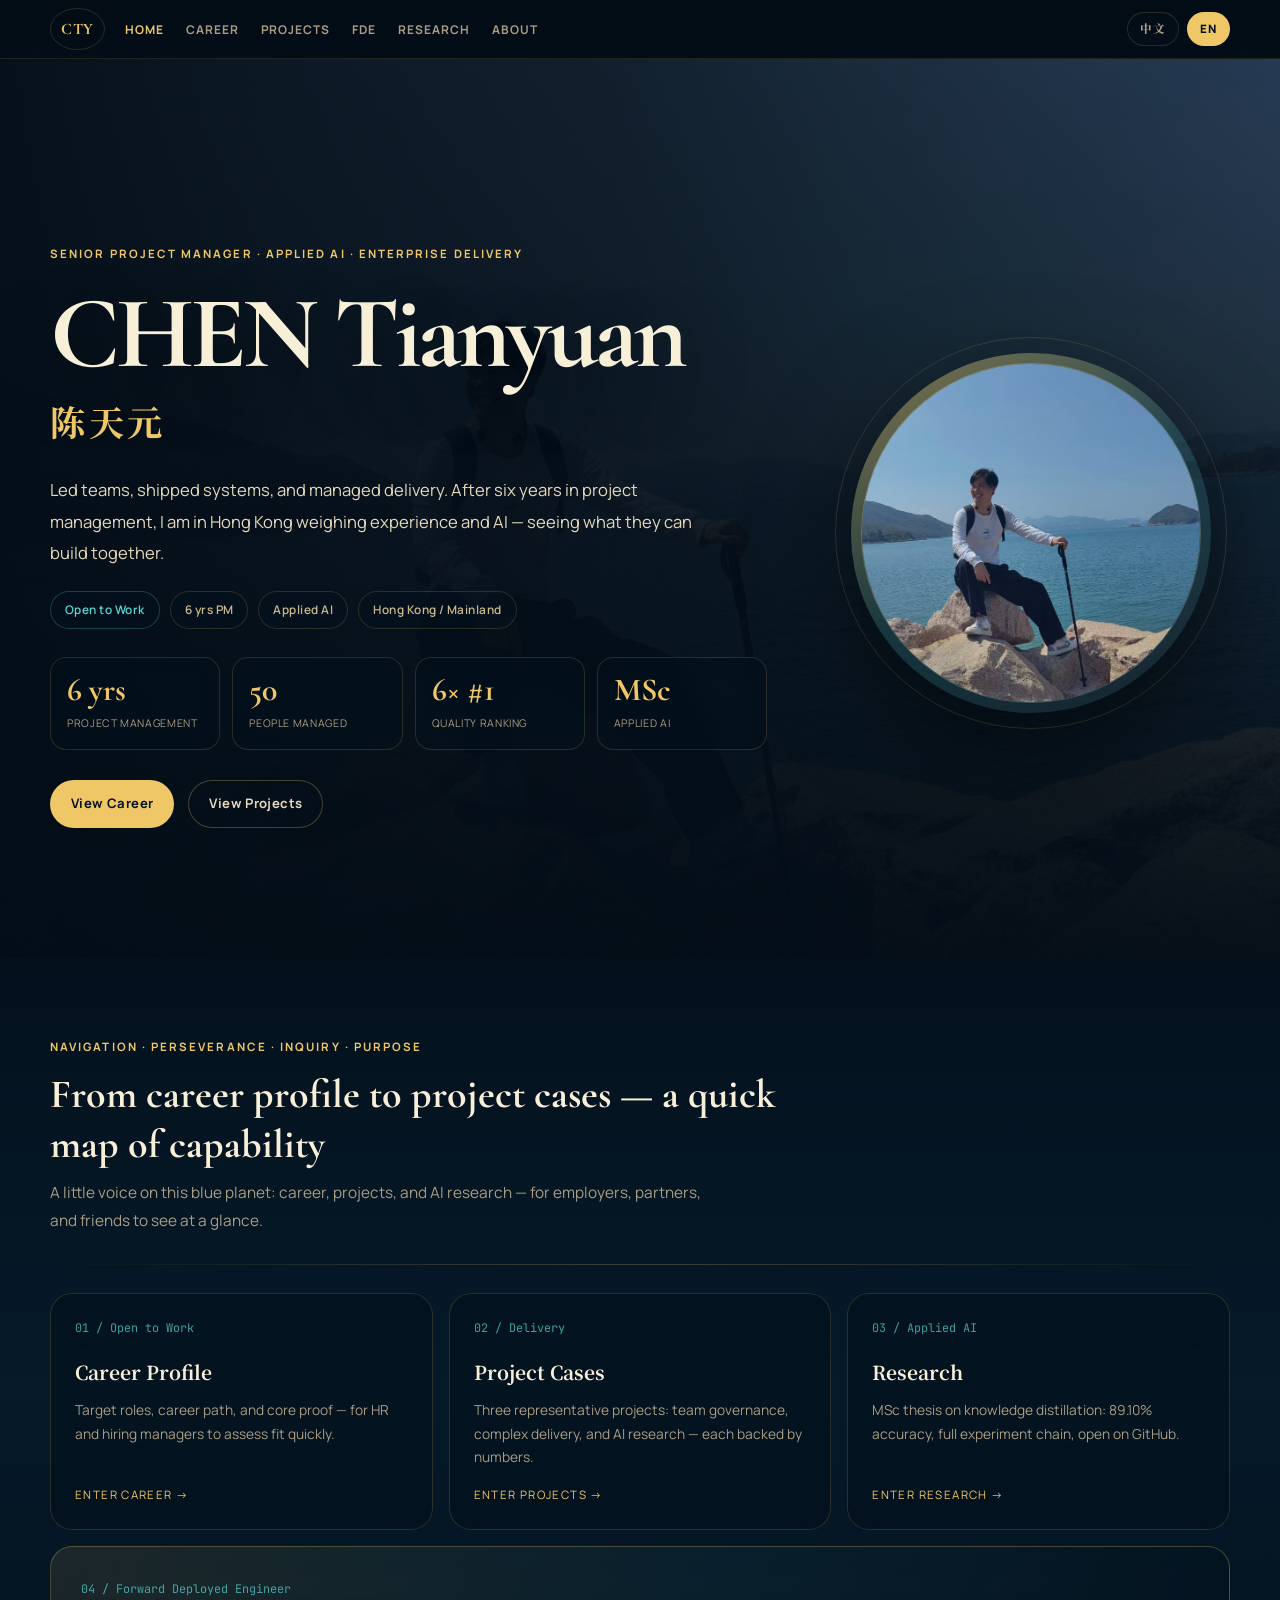
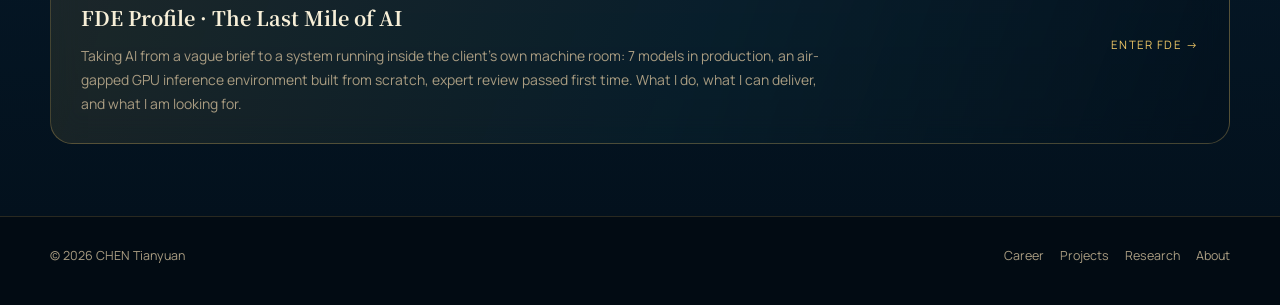
==== commit 7975dc92: "Add FDE profile page and link it across the site 新增 FDE 名片页（中文 fde.html / 英文 en/fde.html）： - 按 FDE 研" ====
--- a/en/index.html
+++ b/en/index.html
@@ -21,6 +21,7 @@
         <a href="index.html" data-nav="home">Home</a>
         <a href="career.html" data-nav="career">Career</a>
         <a href="projects.html" data-nav="projects">Projects</a>
+        <a href="fde.html" data-nav="fde">FDE</a>
         <a href="research.html" data-nav="research">Research</a>
         <a href="about.html" data-nav="about">About</a>
       </div>
@@ -93,6 +94,14 @@
             <p>MSc thesis on knowledge distillation: 89.10% accuracy, full experiment chain, open on GitHub.</p>
             <span class="portal-arrow">Enter Research →</span>
           </a>
+          <a class="portal-banner reveal" href="fde.html">
+            <div>
+              <span class="portal-num">04 / Forward Deployed Engineer</span>
+              <h3>FDE Profile · The Last Mile of AI</h3>
+              <p>Taking AI from a vague brief to a system running inside the client's own machine room: 7 models in production, an air-gapped GPU inference environment built from scratch, expert review passed first time. What I do, what I can deliver, and what I am looking for.</p>
+            </div>
+            <span class="portal-arrow">Enter FDE →</span>
+          </a>
         </div>
       </div>
     </section>
--- a/css/site.css
+++ b/css/site.css
@@ -326,6 +326,22 @@
   max-width: 880px;
 }
 
+.page-banner-minimal {
+  min-height: auto;
+  align-items: center;
+  padding: 5rem 0 3.5rem;
+}
+
+.page-banner-minimal .lead-hero {
+  margin-top: 0;
+  max-width: 820px;
+  font-family: "Cormorant Garamond", "Noto Serif SC", serif;
+  font-size: clamp(1.9rem, 4.2vw, 3rem);
+  font-weight: 600;
+  line-height: 1.35;
+  color: var(--sand2);
+}
+
 .name-lockup {
   display: flex;
   flex-direction: column;
@@ -968,6 +984,20 @@
 
   .page-banner h1 {
     font-size: clamp(1.9rem, 7vw, 2.6rem);
+  }
+
+  .page-banner-minimal {
+    padding: 3.8rem 0 2rem;
+  }
+
+  .page-banner-minimal .lead-hero {
+    font-size: clamp(1.35rem, 5.2vw, 1.85rem);
+    line-height: 1.42;
+  }
+
+  .lang-en .page-banner-minimal .lead-hero {
+    font-size: clamp(1.2rem, 4.8vw, 1.65rem);
+    line-height: 1.48;
   }
 
   .eyebrow,
@@ -1242,3 +1272,305 @@
     padding: 12px 14px;
   }
 }
+
+/* ── FDE page (fde.html / en/fde.html) ── */
+.page-bg-fde {
+  --hero-img: url("../assets/img/portrait.png");
+}
+
+.hero-fde {
+  min-height: 80vh;
+  display: flex;
+  align-items: center;
+  padding: 7rem 0 4rem;
+}
+
+.hero-fde .hero-copy h1 {
+  font-size: clamp(3.2rem, 7.6vw, 6rem);
+}
+
+.lang-en .hero-fde .hero-copy h1 {
+  font-size: clamp(2.9rem, 6.6vw, 5.4rem);
+}
+
+/* 名片信息行：网 / 微 / 邮 / 地 */
+.fde-idrow {
+  display: grid;
+  grid-template-columns: repeat(2, minmax(0, 1fr));
+  gap: 10px 18px;
+  margin-top: 26px;
+  max-width: 660px;
+}
+
+.fde-id {
+  display: flex;
+  align-items: center;
+  gap: 12px;
+}
+
+.fde-id-k {
+  flex: 0 0 30px;
+  width: 30px;
+  height: 30px;
+  border-radius: 50%;
+  display: flex;
+  align-items: center;
+  justify-content: center;
+  background: rgba(240, 199, 102, 0.1);
+  border: 1px solid var(--border);
+  color: var(--gold2);
+  font-size: 0.78rem;
+  font-weight: 800;
+}
+
+.fde-id b {
+  display: block;
+  color: var(--sand);
+  font-size: 0.82rem;
+  font-weight: 600;
+  letter-spacing: 0.02em;
+}
+
+.fde-id span {
+  display: block;
+  color: var(--muted);
+  font-size: 0.78rem;
+  overflow-wrap: anywhere;
+}
+
+/* 交付五步 */
+.fde-steps {
+  display: grid;
+  grid-template-columns: repeat(5, minmax(0, 1fr));
+  gap: 16px;
+}
+
+.fde-step {
+  border-top: 1px solid rgba(240, 199, 102, 0.3);
+  padding-top: 14px;
+}
+
+.fde-step-no {
+  font-family: "JetBrains Mono", monospace;
+  font-size: 0.68rem;
+  letter-spacing: 0.14em;
+  color: var(--cyan);
+}
+
+.fde-step h4 {
+  font-family: "Noto Serif SC", serif;
+  font-size: 1rem;
+  color: var(--sand);
+  margin: 8px 0 6px;
+  line-height: 1.4;
+}
+
+.fde-step p {
+  color: var(--muted);
+  font-size: 0.82rem;
+  line-height: 1.7;
+}
+
+/* 编号服务卡 */
+.fde-svc-grid {
+  display: grid;
+  grid-template-columns: repeat(2, minmax(0, 1fr));
+  gap: 16px;
+}
+
+.fde-svc {
+  display: grid;
+  grid-template-columns: 48px minmax(0, 1fr);
+  gap: 18px;
+  padding: 26px;
+  border: 1px solid var(--border);
+  border-radius: 20px;
+  background: var(--glass);
+  backdrop-filter: blur(12px);
+  transition: transform 0.25s, border-color 0.25s;
+}
+
+.fde-svc:hover {
+  transform: translateY(-3px);
+  border-color: rgba(240, 199, 102, 0.3);
+}
+
+.fde-svc-no {
+  font-family: "Cormorant Garamond", serif;
+  font-size: 1.7rem;
+  line-height: 1;
+  color: var(--gold2);
+  letter-spacing: 0.02em;
+}
+
+.fde-svc h3 {
+  font-family: "Noto Serif SC", serif;
+  font-size: 1.08rem;
+  color: var(--sand);
+  margin-bottom: 8px;
+  line-height: 1.4;
+}
+
+.fde-svc p {
+  color: var(--muted);
+  font-size: 0.86rem;
+  line-height: 1.75;
+}
+
+.fde-svc ul {
+  list-style: none;
+  margin-top: 10px;
+}
+
+.fde-svc li {
+  position: relative;
+  padding-left: 15px;
+  color: var(--muted);
+  font-size: 0.84rem;
+  line-height: 1.72;
+}
+
+.fde-svc li + li {
+  margin-top: 6px;
+}
+
+.fde-svc li::before {
+  content: "";
+  position: absolute;
+  left: 0;
+  top: 10px;
+  width: 5px;
+  height: 5px;
+  border-radius: 50%;
+  background: var(--cyan);
+}
+
+/* 正在寻找 / 需求 */
+.fde-look {
+  display: grid;
+  gap: 14px;
+}
+
+.fde-look-item {
+  display: grid;
+  grid-template-columns: 26px minmax(0, 1fr);
+  gap: 16px;
+  padding: 22px 24px;
+  border: 1px solid var(--border);
+  border-left: 2px solid var(--gold2);
+  border-radius: 0 18px 18px 0;
+  background: rgba(255, 255, 255, 0.035);
+}
+
+.fde-look-mark {
+  color: var(--gold2);
+  font-size: 0.9rem;
+  line-height: 1.9;
+}
+
+.fde-look-item h3 {
+  font-family: "Noto Serif SC", serif;
+  font-size: 1.06rem;
+  color: var(--sand);
+  margin-bottom: 6px;
+  line-height: 1.45;
+}
+
+.fde-look-item p {
+  color: var(--muted);
+  font-size: 0.86rem;
+  line-height: 1.78;
+}
+
+.fde-look-item .tags {
+  margin-top: 12px;
+}
+
+@media (max-width: 980px) {
+  .hero-fde {
+    min-height: auto;
+    padding: 5.5rem 0 3rem;
+  }
+
+  .fde-steps {
+    grid-template-columns: repeat(2, minmax(0, 1fr));
+  }
+
+  .fde-svc-grid {
+    grid-template-columns: 1fr;
+  }
+}
+
+@media (max-width: 720px) {
+  .hero-fde {
+    padding: 4.8rem 0 2.4rem;
+  }
+
+  .fde-idrow {
+    grid-template-columns: 1fr;
+  }
+
+  .fde-steps {
+    grid-template-columns: 1fr;
+  }
+
+  .fde-svc {
+    grid-template-columns: 1fr;
+    gap: 10px;
+    padding: 22px;
+  }
+}
+
+/* ── FDE entry banner on the home page ── */
+.portal-banner {
+  grid-column: 1 / -1;
+  display: flex;
+  align-items: center;
+  justify-content: space-between;
+  gap: 26px;
+  padding: 26px 30px;
+  border: 1px solid rgba(240, 199, 102, 0.28);
+  border-radius: 22px;
+  background: linear-gradient(110deg, rgba(240, 199, 102, 0.1), rgba(87, 215, 209, 0.05) 55%, var(--glass));
+  backdrop-filter: blur(14px);
+  transition: transform 0.25s, border-color 0.25s;
+}
+
+.portal-banner:hover {
+  transform: translateY(-4px);
+  border-color: rgba(240, 199, 102, 0.46);
+}
+
+.portal-banner .portal-num {
+  margin-bottom: 8px;
+}
+
+.portal-banner h3 {
+  font-family: "Noto Serif SC", serif;
+  font-size: 1.24rem;
+  color: var(--sand);
+  margin-bottom: 8px;
+}
+
+.portal-banner p {
+  color: var(--muted);
+  font-size: 0.87rem;
+  line-height: 1.74;
+  max-width: 760px;
+}
+
+.portal-banner .portal-arrow {
+  margin-top: 0;
+  padding-top: 0;
+  white-space: nowrap;
+  flex-shrink: 0;
+}
+
+@media (max-width: 720px) {
+  .portal-banner {
+    flex-direction: column;
+    align-items: flex-start;
+    gap: 14px;
+    padding: 22px 22px 24px;
+  }
+}
